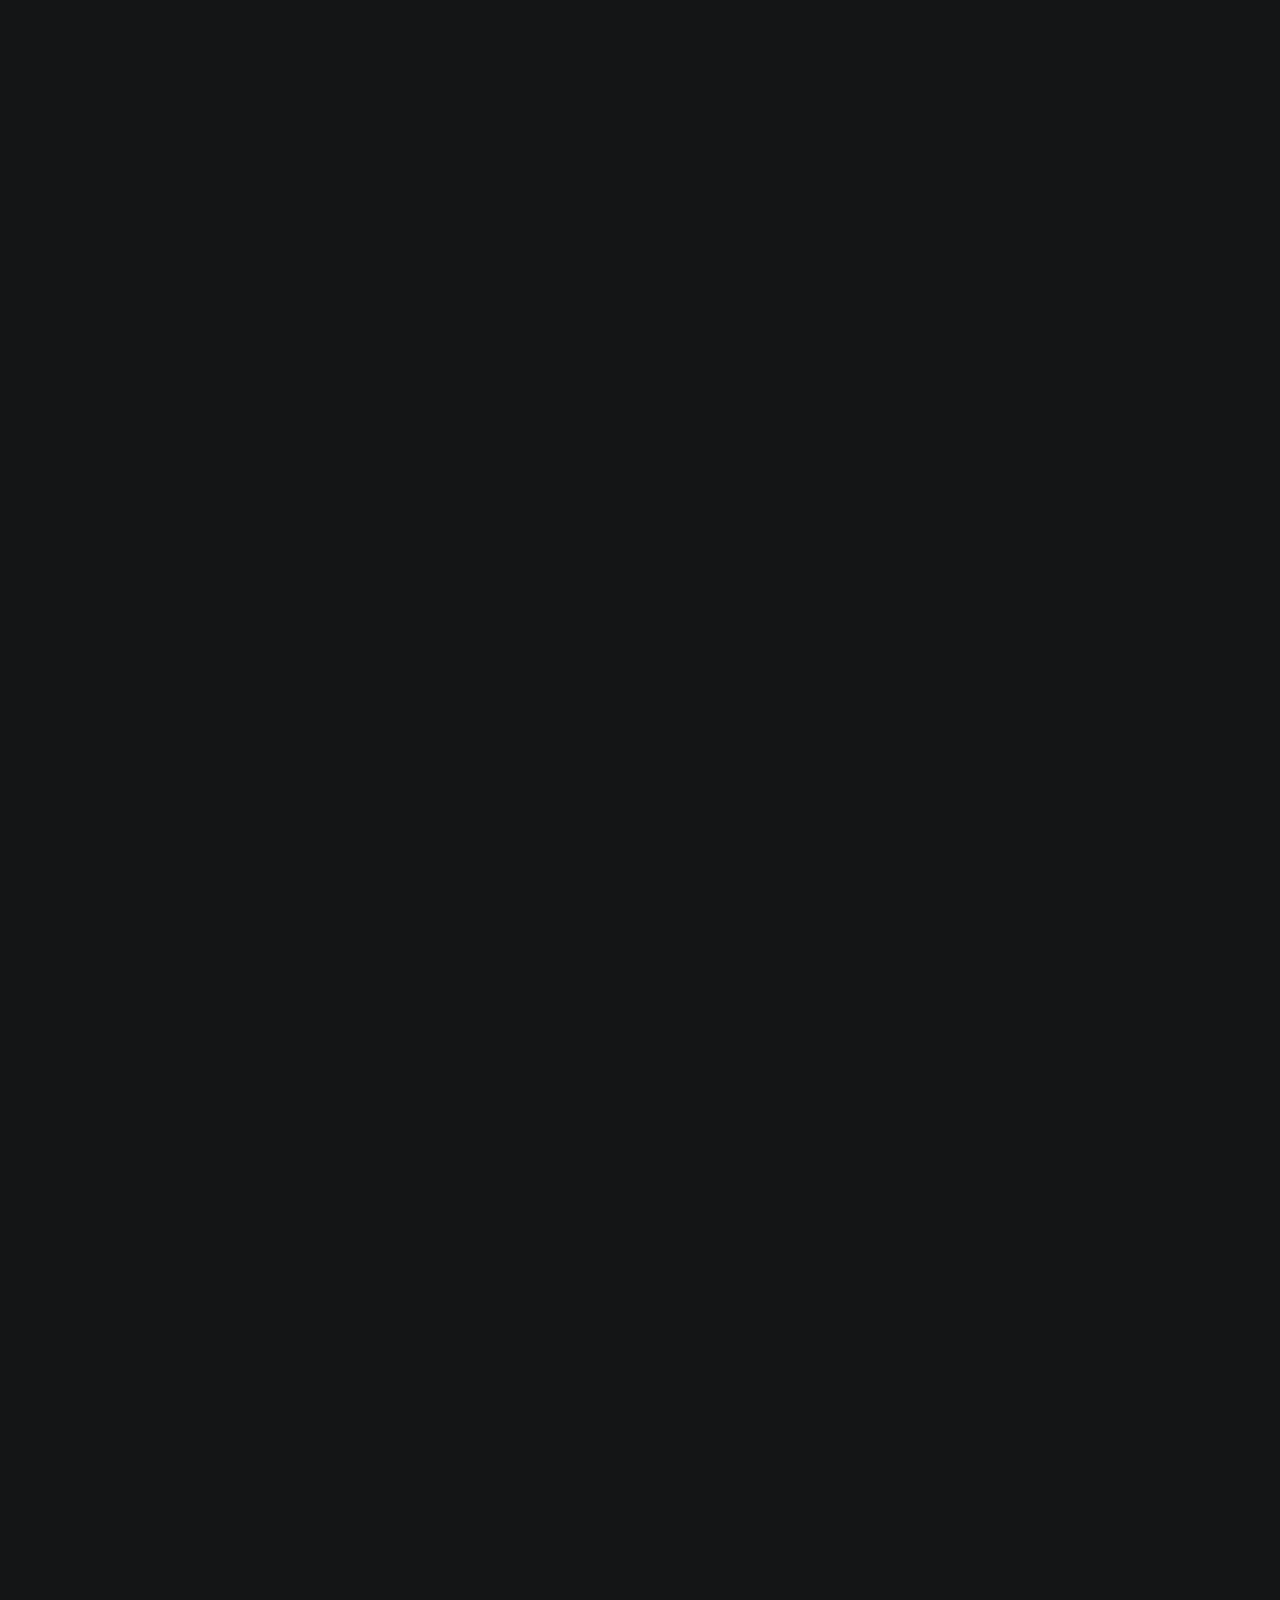
==== index.html @ dc41351d "first commit" ====
<!DOCTYPE html>
<html class="no-js ss-preload" lang="en">
<head>

    <!--- basic page needs
    ================================================== -->
    <meta charset="utf-8">
    <title>Imelda</title>
    <meta name="description" content="">
    <meta name="author" content="">

    <!-- mobile specific metas
    ================================================== -->
    <meta name="viewport" content="width=device-width, initial-scale=1">

    <!-- CSS
    ================================================== -->
    <link rel="stylesheet" href="css/vendor.css">
    <link rel="stylesheet" href="css/styles.css">

    <!-- favicons
    ================================================== -->
    <!-- <link rel="apple-touch-icon" sizes="180x180" href="apple-touch-icon.png"> -->
    <!-- <link rel="icon" type="image/png" sizes="32x32" href="favicon-32x32.png"> -->
    <link rel="icon" type="image/png" sizes="16x16" href="icon.png">
    <!-- <link rel="manifest" href="site.webmanifest"> -->

</head>

<body id="top">


    <!-- # preloader
    ================================================== -->
    <div id="preloader">
        <div id="loader">
        </div>
    </div>


    <!-- # page wrap
    ================================================== -->
    <div class="s-pagewrap">

        <div class="circles">
            <span></span>
            <span></span>
            <span></span>
            <span></span>
            <span></span>
        </div>


        <!-- ## site header 
        ================================================== -->
        <header class="s-header">

            <div class="header-mobile">
                <span class="mobile-home-link"><a href="index.html">Imelda.</a></span>
                <a class="mobile-menu-toggle" href="#0"><span>Menu</span></a>
            </div>

            <div class="row wide main-nav-wrap">
                <nav class="column lg-12 main-nav">
                    <ul>
                        <li><a href="index.html" class="home-link">Imelda.</a></li>
                        <li class="current"><a href="#intro" class="smoothscroll">Intro</a></li>
                        <li><a href="#about" class="smoothscroll">About</a></li>
                        <li><a href="#works" class="smoothscroll">Works</a></li>
                        <li><a href="#contact" class="smoothscroll">Say Hello</a></li>
                    </ul>
                </nav>
            </div>

        </header> <!-- end s-header -->


        <!-- ## main content
        ==================================================- -->
        <main class="s-content">


            <!-- ### intro
            ================================================== -->
            <section id="intro" class="s-intro target-section">

                <div class="row intro-content wide">

                    <div class="column">
                        <div class="text-pretitle with-line">
                            Hi There
                        </div>

                        <h1 class="text-huge-title">
                            I am Imelda, <br>
                            a web developer <br>
                            & AI enthusiast <br>
                            based in Indonesia.
                        </h1>
                    </div>

                    <ul class="intro-social">
                        <li><a href="https://www.linkedin.com/in/imeldadamayanti/" target="_blank">Linkedin</a></li>
                        <li><a href="https://www.instagram.com/imelda_d_/" target="_blank">Instagram</a></li>
                        <li><a href="https://github.com/imeldamayanti"  target="_blank" >Github</a></li>
                    </ul>

                </div> <!-- end intro content -->

                <a href="#about" class="intro-scrolldown smoothscroll">
                    <svg width="24" height="24" viewBox="0 0 24 24" xmlns="http://www.w3.org/2000/svg" fill-rule="evenodd" clip-rule="evenodd"><path d="M11 21.883l-6.235-7.527-.765.644 7.521 9 7.479-9-.764-.645-6.236 7.529v-21.884h-1v21.883z"/></svg>
                </a>

            </section> <!-- end s-intro -->


            <!-- ### about
            ================================================== -->
            <section id="about" class="s-about target-section">


                <div class="row about-info wide" data-animate-block>

                    <div class="column lg-6 md-12 about-info__pic-block">
                        <img src="images/foto4.png" 
                              alt="" class="about-info__pic" data-animate-el>
                    </div>

                    <div class="column lg-6 md-12">
                        <div class="about-info__text" >

                            <h2 class="text-pretitle with-line" data-animate-el>
                                About
                            </h2>
                            <p class="attention-getter" data-animate-el>
                                I’m a Computer Science student with a passion for software 
                                development, data, and AI. Flexible and hardworking, I thrive in 
                                environments that challenge me to learn and grow. I have strong attention 
                                to detail, eagerness to explore new technologies, and enjoy continuous 
                                learning. I’m also equipped with solid communication and adaptability skills.

                            <a href="images\CV_ImeldaDamayanti_.pdf" class="btn btn--medium u-fullwidth"  target="_blank" data-animate-el download>Download CV</a>

                        </div>
                    </div>
                </div> <!-- about-info -->


                <div class="row about-expertise" data-animate-block>
                    <div class="column lg-12">

                        <h2 class="text-pretitle" data-animate-el>Expertise</h2>

                        <ul class="skills-list h1" data-animate-el>
                            <li>Web Development</li>
                            <li>UI/UX Design</li>
                            <li>Data Processing</li>
                            <li>Artificial Intelligence</li>
                            <li>Marketing and Communication</li>
                            <!-- <li>Illustration</li> -->
                        </ul>

                    </div>
                </div> <!-- end about-expertise -->


                <div class="row about-timelines" data-animate-block>

                    <div class="column lg-6 tab-12">

                        <h2 class="text-pretitle" data-animate-el>
                            Experience
                        </h2>

                        <div class="timeline" data-animate-el>

                            <div class="timeline__block">
                                <div class="timeline__bullet"></div>
                                <div class="timeline__header">
                                    <h4 class="timeline__title">PT Smartfren Telecom Tbk</h3>
                                    <h5 class="timeline__meta">System Analyst and Operational Support Intern</h5>
                                    <p class="timeline__timeframe">Jun 2024 – Sep 2024</p>
                                </div>
                                <div class="timeline__desc">
                                    <p>Provided technical support to the operational team in using financial systems, including troubleshooting issues and ensuring smooth system functionality. Utilized tools such as HeidiSQL and SQLyog to efficiently manage and process financial data.</p>
                                </div>
                            </div>
                            <div class="timeline__block">
                                <div class="timeline__bullet"></div>
                                <div class="timeline__header">
                                    <h4 class="timeline__title">PT Asia E-Services</h4>
                                    <h5 class="timeline__meta">Wordpress Developer</h5>
                                    <p class="timeline__timeframe">Sep 2021 - Jan 2022</p>
                                </div>
                                <div class="timeline__desc">
                                    <p>Planned, created, and designed websites and web pages using WordPress and Figma, ensuring both functionality and visual appeal. Collaborated with internal and external design teams to implement scalable front-end templates and reusable design.</p>
                                </div>
                            </div>
    
                        </div> <!-- end timeline -->

                    </div> <!-- end column -->

                    <div class="column lg-6 tab-12">

                        <h2 class="text-pretitle" data-animate-el>
                            Education
                        </h2>

                        <div class="timeline" data-animate-el>

                            <div class="timeline__block">
                                <div class="timeline__bullet"></div>
                                <div class="timeline__header">
                                    <h4 class="timeline__title">Telkom University</h3>
                                    <h5 class="timeline__meta">Computer Science</h5>
                                    <p class="timeline__timeframe">April 2026 (Expected)</p>
                                </div>
                                <div class="timeline__desc">
                                    <p>Actively involved as a Laboratory Assistant at the Informatics Lab, conducting weekly hands-on coding sessions for over 15 students. Also participated in research on computer vision in social media at the Artificial Intelligence Lab.</p>
                                </div>
                            </div>
    
                            <div class="timeline__block">
                                <div class="timeline__bullet"></div>
                                <div class="timeline__header">
                                    <h4 class="timeline__title">Telkom Vocational School</h4>
                                    <h5 class="timeline__meta">Software Engineering</h5>
                                    <p class="timeline__timeframe">August 2022</p>
                                </div>
                                <div class="timeline__desc">
                                    <p>Graduated as the 2nd Parallel Student in Software Engineering. Served as Head of the Regeneration Division, leading initiatives to support student development and organizational growth. Earned a Web Development certification from LSP.</p>
                                </div>
                            </div>
    
                        </div> <!-- end timeline -->
                        
                    </div> <!-- end column -->


                </div> <!-- end about-timelines -->

            </section> <!-- end s-about -->


            <!-- ### works
            ================================================== -->
            <section id="works" class="s-works target-section">


                <div class="row works-portfolio">

                    <div class="column lg-12" data-animate-block>

                        <h2 class="text-pretitle" data-animate-el>
                            Recent Works
                        </h2>
                        <p class="h1" data-animate-el>
                            Here are some of my favorite projects I have done lately. Feel free to check them out.
                        </p>
    
                        <ul class="folio-list row block-lg-one-half block-stack-on-1000">

                            <li class="folio-list__item column" data-animate-el>
                                <a class="folio-list__item-link" href="#modal-01">
                                    <div class="folio-list__item-pic">
                                        <img src="images/portfolio/budget.png"  alt="">
                                    </div>
                                    
                                    <div class="folio-list__item-text">
                                        <div class="folio-list__item-cat">
                                            Website
                                        </div>
                                        <div class="folio-list__item-title">
                                            Budget-in Aja
                                        </div>
                                    </div>
                                </a>
                                <a class="folio-list__proj-link" href="#" title="project link">
                                    <svg width="15" height="15" viewBox="0 0 15 15" fill="none" xmlns="http://www.w3.org/2000/svg"><path d="M8.14645 3.14645C8.34171 2.95118 8.65829 2.95118 8.85355 3.14645L12.8536 7.14645C13.0488 7.34171 13.0488 7.65829 12.8536 7.85355L8.85355 11.8536C8.65829 12.0488 8.34171 12.0488 8.14645 11.8536C7.95118 11.6583 7.95118 11.3417 8.14645 11.1464L11.2929 8H2.5C2.22386 8 2 7.77614 2 7.5C2 7.22386 2.22386 7 2.5 7H11.2929L8.14645 3.85355C7.95118 3.65829 7.95118 3.34171 8.14645 3.14645Z" fill="currentColor" fill-rule="evenodd" clip-rule="evenodd"></path></svg>
                                </a>
                            </li> <!--end folio-list__item -->

                            <li class="folio-list__item column" data-animate-el>
                                <a class="folio-list__item-link" href="#modal-02">
                                    <div class="folio-list__item-pic">
                                        <img src="images/portfolio/waveline.png"  alt="">
                                    </div>
                                    
                                    <div class="folio-list__item-text">
                                        <div class="folio-list__item-cat">
                                            Website
                                        </div>
                                        <div class="folio-list__item-title">
                                            Waveline
                                        </div>
                                    </div>
                                </a>
                                <a class="folio-list__proj-link" href="#" title="project link">
                                    <svg width="15" height="15" viewBox="0 0 15 15" fill="none" xmlns="http://www.w3.org/2000/svg"><path d="M8.14645 3.14645C8.34171 2.95118 8.65829 2.95118 8.85355 3.14645L12.8536 7.14645C13.0488 7.34171 13.0488 7.65829 12.8536 7.85355L8.85355 11.8536C8.65829 12.0488 8.34171 12.0488 8.14645 11.8536C7.95118 11.6583 7.95118 11.3417 8.14645 11.1464L11.2929 8H2.5C2.22386 8 2 7.77614 2 7.5C2 7.22386 2.22386 7 2.5 7H11.2929L8.14645 3.85355C7.95118 3.65829 7.95118 3.34171 8.14645 3.14645Z" fill="currentColor" fill-rule="evenodd" clip-rule="evenodd"></path></svg>
                                </a>
                            </li> <!--end folio-list__item -->

                            <li class="folio-list__item column" data-animate-el>
                                <a class="folio-list__item-link" href="#modal-03">
                                    <div class="folio-list__item-pic">
                                        <img src="images/portfolio/asl.png" alt="">
                                    </div>
                                    
                                    <div class="folio-list__item-text">
                                        <div class="folio-list__item-cat">
                                            Website
                                        </div>
                                        <div class="folio-list__item-title">
                                            Hands4Math
                                        </div>
                                    </div>
                                </a>
                                <a class="folio-list__proj-link" href="#" title="project link">
                                    <svg width="15" height="15" viewBox="0 0 15 15" fill="none" xmlns="http://www.w3.org/2000/svg"><path d="M8.14645 3.14645C8.34171 2.95118 8.65829 2.95118 8.85355 3.14645L12.8536 7.14645C13.0488 7.34171 13.0488 7.65829 12.8536 7.85355L8.85355 11.8536C8.65829 12.0488 8.34171 12.0488 8.14645 11.8536C7.95118 11.6583 7.95118 11.3417 8.14645 11.1464L11.2929 8H2.5C2.22386 8 2 7.77614 2 7.5C2 7.22386 2.22386 7 2.5 7H11.2929L8.14645 3.85355C7.95118 3.65829 7.95118 3.34171 8.14645 3.14645Z" fill="currentColor" fill-rule="evenodd" clip-rule="evenodd"></path></svg>
                                </a>
                            </li> <!--end folio-list__item -->

                            <li class="folio-list__item column" data-animate-el>
                                <a class="folio-list__item-link" href="#modal-04">
                                    <div class="folio-list__item-pic">
                                        <img src="images/portfolio/gemas.jpg" alt="">
                                    </div>
                                    
                                    <div class="folio-list__item-text">
                                        <div class="folio-list__item-cat">
                                            UI Design
                                        </div>
                                        <div class="folio-list__item-title">
                                            Gemas
                                        </div>
                                    </div>
                                </a>
                                <a class="folio-list__proj-link" href="#" title="project link">
                                    <svg width="15" height="15" viewBox="0 0 15 15" fill="none" xmlns="http://www.w3.org/2000/svg"><path d="M8.14645 3.14645C8.34171 2.95118 8.65829 2.95118 8.85355 3.14645L12.8536 7.14645C13.0488 7.34171 13.0488 7.65829 12.8536 7.85355L8.85355 11.8536C8.65829 12.0488 8.34171 12.0488 8.14645 11.8536C7.95118 11.6583 7.95118 11.3417 8.14645 11.1464L11.2929 8H2.5C2.22386 8 2 7.77614 2 7.5C2 7.22386 2.22386 7 2.5 7H11.2929L8.14645 3.85355C7.95118 3.65829 7.95118 3.34171 8.14645 3.14645Z" fill="currentColor" fill-rule="evenodd" clip-rule="evenodd"></path></svg>
                                </a>
                            </li> <!--end folio-list__item -->

                            <li class="folio-list__item column" data-animate-el>
                                <a class="folio-list__item-link" href="#modal-05">
                                    <div class="folio-list__item-pic">
                                        <img src="images/portfolio/prod.png" alt="">
                                    </div>
                                    
                                    <div class="folio-list__item-text">
                                        <div class="folio-list__item-cat">
                                            UI Design
                                        </div>
                                        <div class="folio-list__item-title">
                                            U-Productive
                                        </div>
                                    </div>
                                </a>
                                <a class="folio-list__proj-link" href="#" title="project link">
                                    <svg width="15" height="15" viewBox="0 0 15 15" fill="none" xmlns="http://www.w3.org/2000/svg"><path d="M8.14645 3.14645C8.34171 2.95118 8.65829 2.95118 8.85355 3.14645L12.8536 7.14645C13.0488 7.34171 13.0488 7.65829 12.8536 7.85355L8.85355 11.8536C8.65829 12.0488 8.34171 12.0488 8.14645 11.8536C7.95118 11.6583 7.95118 11.3417 8.14645 11.1464L11.2929 8H2.5C2.22386 8 2 7.77614 2 7.5C2 7.22386 2.22386 7 2.5 7H11.2929L8.14645 3.85355C7.95118 3.65829 7.95118 3.34171 8.14645 3.14645Z" fill="currentColor" fill-rule="evenodd" clip-rule="evenodd"></path></svg>
                                </a>
                            </li> <!--end folio-list__item -->

                            <li class="folio-list__item column" data-animate-el>
                                <a class="folio-list__item-link" href="#modal-06">
                                    <div class="folio-list__item-pic">
                                        <img src="images/portfolio/porto1.png"  alt="">
                                    </div>
                                    
                                    <div class="folio-list__item-text">
                                        <div class="folio-list__item-cat">
                                            Branding
                                        </div>
                                        <div class="folio-list__item-title">
                                            Marketing & Design
                                        </div>
                                    </div>
                                </a>
                                <a class="folio-list__proj-link" href="#" title="project link">
                                    <svg width="15" height="15" viewBox="0 0 15 15" fill="none" xmlns="http://www.w3.org/2000/svg"><path d="M8.14645 3.14645C8.34171 2.95118 8.65829 2.95118 8.85355 3.14645L12.8536 7.14645C13.0488 7.34171 13.0488 7.65829 12.8536 7.85355L8.85355 11.8536C8.65829 12.0488 8.34171 12.0488 8.14645 11.8536C7.95118 11.6583 7.95118 11.3417 8.14645 11.1464L11.2929 8H2.5C2.22386 8 2 7.77614 2 7.5C2 7.22386 2.22386 7 2.5 7H11.2929L8.14645 3.85355C7.95118 3.65829 7.95118 3.34171 8.14645 3.14645Z" fill="currentColor" fill-rule="evenodd" clip-rule="evenodd"></path></svg>
                                </a>
                            </li> <!--end folio-list__item -->

                        </ul> <!-- end folio-list -->

                    </div> <!-- end column -->


                    <!-- Modal Templates Popup
                    -------------------------------------------- -->
                    <div id="modal-01" hidden>
                        <div class="modal-popup">
                            <img src="images/portfolio/gallery/budget.png" alt="">
                
                            <div class="modal-popup__desc">
                                <h5>Budget-in Aja</h5>
                                <p>Students often struggle with deciding what to eat while trying to manage their expenses. Budget-in is a web-based solution designed to help them make smarter, budget-friendly meal choices.</p>
                                <ul class="modal-popup__cat">
                                    <li>Golang, MySQL, HTML, CSS, JS</li>
                                </ul>
                            </div>
                
                            <a href="http://43.173.2.160:8001/" target="_blank" class="modal-popup__details">Project link</a>
                        </div>
                    </div> <!-- end modal -->

                    <div id="modal-02" hidden>
                        <div class="modal-popup">
                            <img src="images/portfolio/gallery/waveline.png" alt="">
                
                            <div class="modal-popup__desc">
                                <h5>Waveline</h5>
                                <p>Is an integrated project combining web, Android, and IoT technologies to enable early detection of arrhythmia. This project was developed for an international competition.</p>
                                <ul class="modal-popup__cat">
                                    <li>Laravel, PHP, MySQL, HTML, CSS, JS </li>
                                </ul>
                            </div>
                
                            <a href="http://43.173.2.160:8000/" target="_blank" class="modal-popup__details">Project link</a>
                        </div>
                    </div> <!-- end modal -->

                    <div id="modal-03" hidden>
                        <div class="modal-popup">
                            <img src="images/portfolio/gallery/asl.png" alt="">
                
                            <div class="modal-popup__desc">
                                <h5>Hands4Math</h5>
                                <p>Website-based project for performing arithmetic operations using hand gestures, combining computer vision and American Sign Language (ASL) for an accessible, AI-powered calculator experience.</p>
                                <ul class="modal-popup__cat">
                                    <li>Streamlit, Python, YOLOv11 </li>
                                </ul>
                            </div>
                
                            <a href="https://hands4math.streamlit.app/" target="_blank" class="modal-popup__details">Project link</a>
                        </div>
                    </div> <!-- end modal -->

                    <div id="modal-04" hidden>
                      <div class="modal-popup">
    
                            <img src="images/portfolio/gemas.jpg" alt="">
                
                            <div class="modal-popup__desc">
                                <h5>Gemas</h5>
                                <p>Gemas – a healthcare companion app for pregnant mothers and child growth monitoring aimed at preventing stunting.</p>
                                <ul class="modal-popup__cat">
                                    <li>Figma</li>
                                </ul>
                            </div>
                
                            <a href="https://drive.google.com/file/d/1HwaXAAY8iuQWKKm7p7YE5BF4egB1NFR5/view?usp=sharing" target="_blank" class="modal-popup__details">Project link</a>
                        </div>
                    </div> <!-- end modal -->

                    <div id="modal-05" hidden>
                         <div class="modal-popup">
                            <img src="images/portfolio/gallery/prod.png" alt="">
                
                            <div class="modal-popup__desc">
                                <h5>U-Productive</h5>
                                <p>Innovative platform that combines various information, opportunity and activities for Telkom University students.</p>
                                <ul class="modal-popup__cat">
                                    <li>Figma</li>
                                </ul>
                            </div>
                
                            <a href="https://www.instagram.com/p/C50JKsIyBN_/?img_index=2" target="_blank" class="modal-popup__details">Project link</a>
                        </div>
                    </div> <!-- end modal -->

                    <div id="modal-06" hidden>
                        <div class="modal-popup">
                            <img src="images/portfolio/porto.png" alt="">
                            <div class="modal-popup__desc">
                                <h5>Marketing & Design</h5>
                                <p>A collection of design projects, including branding for a foundation, freelance work, and competition entries.</p>
                                <ul class="modal-popup__cat">
                                    <li>Adobe Photoshop</li>
                                    <li>Coreldraw</li>
                                </ul>
                            </div>
                
                            <a href="https://drive.google.com/file/d/1pflWEJiDpWsCpqrIfa3rFi1os63ERT6Z/view?usp=sharing" target="_blank" class="modal-popup__details">Project link</a>
                        </div>
                    </div> <!-- end modal -->

                </div> <!-- end works-portfolio -->


                <!-- <div class="row testimonials">
                    <div class="column lg-12" data-animate-block>
        
                        <div class="swiper-container testimonial-slider" data-animate-el>
        
                            <div class="swiper-wrapper">

                                <div class="testimonial-slider__slide swiper-slide">
                                    <div class="testimonial-slider__author">
                                        <img src="images/avatars/user-02.jpg" alt="Author image" class="testimonial-slider__avatar">
                                        <cite class="testimonial-slider__cite">
                                            <strong>Tim Cook</strong>
                                            <span>CEO, Apple</span>
                                        </cite>
                                    </div>
                                    <p>
                                    Molestiae incidunt consequatur quis ipsa autem nam sit enim magni. Voluptas tempore rem. 
                                    Explicabo a quaerat sint autem dolore ducimus ut consequatur neque.  Nisi dolores quaerat fuga rem nihil nostrum.
                                    Laudantium quia consequatur molestias delectus culpa.
                                    </p>
                                </div> 
                
                                <div class="testimonial-slider__slide swiper-slide">
                                    <div class="testimonial-slider__author">
                                        <img src="images/avatars/user-03.jpg" alt="Author image" class="testimonial-slider__avatar">
                                        <cite class="testimonial-slider__cite">
                                            <strong>Sundar Pichai</strong>
                                            <span>CEO, Google</span>
                                        </cite>
                                    </div>
                                    <p>
                                    Excepturi nam cupiditate culpa doloremque deleniti repellat. Veniam quos repellat voluptas animi adipisci.
                                    Nisi eaque consequatur. Voluptatem dignissimos ut ducimus accusantium perspiciatis.
                                    Quasi voluptas eius distinctio. Atque eos maxime.
                                    </p>
                                </div> 
                
                                <div class="testimonial-slider__slide swiper-slide">
                                    <div class="testimonial-slider__author">
                                        <img src="images/avatars/user-01.jpg" alt="Author image" class="testimonial-slider__avatar">
                                        <cite class="testimonial-slider__cite">
                                            <strong>Satya Nadella</strong>
                                            <span>CEO, Microsoft</span>
                                        </cite>
                                    </div>
                                    <p>
                                    Repellat dignissimos libero. Qui sed at corrupti expedita voluptas odit. Nihil ea quia nesciunt. Ducimus aut sed ipsam.  
                                    Autem eaque officia cum exercitationem sunt voluptatum accusamus. Quasi voluptas eius distinctio.
                                    Voluptatem dignissimos ut.
                                    </p>
                                </div> 
        
                                <div class="testimonial-slider__slide swiper-slide">
                                    <div class="testimonial-slider__author">
                                        <img src="images/avatars/user-06.jpg" alt="Author image" class="testimonial-slider__avatar">
                                        <cite class="testimonial-slider__cite">
                                            <strong>Jeff Bezos</strong>
                                            <span>CEO, Amazon</span>
                                        </cite>
                                    </div>
                                    <p>
                                    Nunc interdum lacus sit amet orci. Vestibulum dapibus nunc ac augue. Fusce vel dui. In ac felis 
                                    quis tortor malesuada pretium. Curabitur vestibulum aliquam leo. Qui sed at corrupti expedita voluptas odit. 
                                    Nihil ea quia nesciunt. Ducimus aut sed ipsam.
                                    </p>
                                </div>
            
                            </div> 
        
                            <div class="swiper-pagination"></div>
        
                        </div> 
        
                    </div> 
                </div>  -->

            </section> 
            <!-- end s-works -->


            <!-- ### contact
            ================================================== -->
            <section id="contact" class="s-contact target-section">

                <div class="row contact-top">
                    <div class="column lg-12">
                        <h2 class="text-pretitle">
                            Get In Touch
                        </h2>

                        <p class="h1">
                            I love to hear from you.
                            Whether you have a question or just 
                            want to chat about tech, AI & design — shoot me a message.
                        </p>
                    </div>
                </div> <!-- end contact-top -->

                <div class="row contact-bottom">
                    <!-- <div class="column lg-3 md-5 tab-6 stack-on-550 contact-block">
                        <h3 class="text-pretitle">Reach me at</h3>
                        <p class="contact-links">
                            <a href="" class="mailtoui">imeldadamayantik@gmail.com</a> <br>
                        </p>
                    </div> -->
                    <div class="column lg-4 md-5 tab-6 stack-on-550 contact-block">
                        <h3 class="text-pretitle">Social</h3>
                        <ul class="contact-social">
                            <!-- <li><a href="#0">Behance</a></li> -->
                            <!-- <li><a href="#0">Dribble</a></li> -->
                            <li><a href="https://www.linkedin.com/in/imeldadamayanti/" target="_blank">Linkedin</a></li>
                            <li><a href="https://www.instagram.com/imelda_d_/" target="_blank">Instagram</a></li>
                            <li><a href="https://github.com/imeldamayanti"  target="_blank" >Github</a></li>
                        </ul>
                    </div>
                    <div class="column lg-4 md-12 contact-block">
                        <a href="mailto:imeldadamayantik@gmail.com" class="mailtoui btn btn--medium u-fullwidth contact-btn">Say Hello.</a>
                    </div>
                </div> <!-- end contact-bottom -->

            </section> <!-- end contact -->

        </main> <!-- end s-content -->


        <!-- ## footer
        ================================================== -->
        <footer class="s-footer">

         

        </footer> <!-- end s-footer -->

    </div>
     <!-- end -s-pagewrap -->


    <!-- Java Script
    ================================================== -->
    <script src="js/plugins.js"></script>
    <script src="js/main.js"></script>

</body>
</html>
---- css/vendor.css ----
/* ===================================================================
 * Theme Third-party Stylesheets
 * Template Ver. 1.0.0
 * 02-16-2021
 * -------------------------------------------------------------------
 *
 * TOC:
 * 
 * # PrismJS 1.20.0
 * # Swiper 6.4.5
 * # Basiclightbox
 * 
 * ------------------------------------------------------------------- */



/* ===================================================================
 * # PrismJS 1.20.0
 *   https://prismjs.com/download.html#themes=prism-tomorrow&languages=markup+css+clike+javascript+markup-templating+php
 *   
 *   prism.js tomorrow night eighties for JavaScript, CoffeeScript, CSS and HTML
 *   Based on https://github.com/chriskempson/tomorrow-theme
 *   @author Rose Pritchard
 * ------------------------------------------------------------------- */

code[class*="language-"],
pre[class*="language-"] {
    color           : #ccc;
    background      : none;
    font-family     : var(--font-mono);
    font-size       : calc(var(--text-size) * 0.9444);
    text-align      : left;
    white-space     : pre;
    word-spacing    : normal;
    word-break      : normal;
    word-wrap       : normal;
    line-height     : var(--vspace-1);
    -moz-tab-size   : 4;
    -o-tab-size     : 4;
    tab-size        : 4;
    -webkit-hyphens : none;
    -moz-hyphens    : none;
    -ms-hyphens     : none;
    hyphens         : none;
}

/* Code blocks */

pre[class*="language-"] {
    padding  : var(--vspace-0_5) 0 var(--vspace-1);
    margin   : 0;
    overflow : auto;
}

:not(pre)>code[class*="language-"],
pre[class*="language-"] {
    background : #2d2d2d;
}

/* Inline code */

:not(pre)>code[class*="language-"] {
    padding     : .1em;
    white-space : normal;
}

.token.comment,
.token.block-comment,
.token.prolog,
.token.doctype,
.token.cdata {
    color : #999;
}

.token.punctuation {
    color : #ccc;
}

.token.tag,
.token.attr-name,
.token.namespace,
.token.deleted {
    color : #e2777a;
}

.token.function-name {
    color : #6196cc;
}

.token.boolean,
.token.number,
.token.function {
    color : #f08d49;
}

.token.property,
.token.class-name,
.token.constant,
.token.symbol {
    color : #f8c555;
}

.token.selector,
.token.important,
.token.atrule,
.token.keyword,
.token.builtin {
    color : #cc99cd;
}

.token.string,
.token.char,
.token.attr-value,
.token.regex,
.token.variable {
    color : #7ec699;
}

.token.operator,
.token.entity,
.token.url {
    color : #67cdcc;
}

.token.important,
.token.bold {
    font-weight : bold;
}

.token.italic {
    font-style : italic;
}

.token.entity {
    cursor : help;
}

.token.inserted {
    color : green;
}



/* ===================================================================
 * # Swiper 6.4.5
 *   Most modern mobile touch slider and framework with hardware accelerated transitions
 *   https://swiperjs.com
 *
 *   Copyright 2014-2020 Vladimir Kharlampidi
 *
 *   Released under the MIT License
 *
 *   Released on: December 18, 2020
 * ------------------------------------------------------------------- */

@font-face {
    font-family : "swiper-icons";
    src         : url("data:application/font-woff;charset=utf-8;base64, [base64]//wADZ2x5ZgAAAywAAADMAAAD2MHtryVoZWFkAAABbAAAADAAAAA2E2+eoWhoZWEAAAGcAAAAHwAAACQC9gDzaG10eAAAAigAAAAZAAAArgJkABFsb2NhAAAC0AAAAFoAAABaFQAUGG1heHAAAAG8AAAAHwAAACAAcABAbmFtZQAAA/gAAAE5AAACXvFdBwlwb3N0AAAFNAAAAGIAAACE5s74hXjaY2BkYGAAYpf5Hu/j+W2+MnAzMYDAzaX6QjD6/4//Bxj5GA8AuRwMYGkAPywL13jaY2BkYGA88P8Agx4j+/8fQDYfA1AEBWgDAIB2BOoAeNpjYGRgYNBh4GdgYgABEMnIABJzYNADCQAACWgAsQB42mNgYfzCOIGBlYGB0YcxjYGBwR1Kf2WQZGhhYGBiYGVmgAFGBiQQkOaawtDAoMBQxXjg/wEGPcYDDA4wNUA2CCgwsAAAO4EL6gAAeNpj2M0gyAACqxgGNWBkZ2D4/wMA+xkDdgAAAHjaY2BgYGaAYBkGRgYQiAHyGMF8FgYHIM3DwMHABGQrMOgyWDLEM1T9/w8UBfEMgLzE////P/5//f/V/xv+r4eaAAeMbAxwIUYmIMHEgKYAYjUcsDAwsLKxc3BycfPw8jEQA/[base64]/uznmfPFBNODM2K7MTQ45YEAZqGP81AmGGcF3iPqOop0r1SPTaTbVkfUe4HXj97wYE+yNwWYxwWu4v1ugWHgo3S1XdZEVqWM7ET0cfnLGxWfkgR42o2PvWrDMBSFj/IHLaF0zKjRgdiVMwScNRAoWUoH78Y2icB/yIY09An6AH2Bdu/UB+yxopYshQiEvnvu0dURgDt8QeC8PDw7Fpji3fEA4z/PEJ6YOB5hKh4dj3EvXhxPqH/SKUY3rJ7srZ4FZnh1PMAtPhwP6fl2PMJMPDgeQ4rY8YT6Gzao0eAEA409DuggmTnFnOcSCiEiLMgxCiTI6Cq5DZUd3Qmp10vO0LaLTd2cjN4fOumlc7lUYbSQcZFkutRG7g6JKZKy0RmdLY680CDnEJ+UMkpFFe1RN7nxdVpXrC4aTtnaurOnYercZg2YVmLN/d/gczfEimrE/fs/bOuq29Zmn8tloORaXgZgGa78yO9/cnXm2BpaGvq25Dv9S4E9+5SIc9PqupJKhYFSSl47+Qcr1mYNAAAAeNptw0cKwkAAAMDZJA8Q7OUJvkLsPfZ6zFVERPy8qHh2YER+3i/BP83vIBLLySsoKimrqKqpa2hp6+jq6RsYGhmbmJqZSy0sraxtbO3sHRydnEMU4uR6yx7JJXveP7WrDycAAAAAAAH//wACeNpjYGRgYOABYhkgZgJCZgZNBkYGLQZtIJsFLMYAAAw3ALgAeNolizEKgDAQBCchRbC2sFER0YD6qVQiBCv/H9ezGI6Z5XBAw8CBK/m5iQQVauVbXLnOrMZv2oLdKFa8Pjuru2hJzGabmOSLzNMzvutpB3N42mNgZGBg4GKQYzBhYMxJLMlj4GBgAYow/P/PAJJhLM6sSoWKfWCAAwDAjgbRAAB42mNgYGBkAIIbCZo5IPrmUn0hGA0AO8EFTQAA") format("woff");
    font-weight : 400;
    font-style  : normal;
}

:root {
    --swiper-theme-color : #007aff;
}

.swiper-container {
    margin-left  : auto;
    margin-right : auto;
    position     : relative;
    overflow     : hidden;
    list-style   : none;
    padding      : 0;
    /* Fix of Webkit flickering */
    z-index      : 1;
}

.swiper-container-vertical>.swiper-wrapper {
    flex-direction : column;
}

.swiper-wrapper {
    position            : relative;
    width               : 100%;
    height              : 100%;
    z-index             : 1;
    display             : flex;
    transition-property : transform;
    box-sizing          : content-box;
}

.swiper-container-android .swiper-slide,
.swiper-wrapper {
    transform : translate3d(0px, 0, 0);
}

.swiper-container-multirow>.swiper-wrapper {
    flex-wrap : wrap;
}

.swiper-container-multirow-column>.swiper-wrapper {
    flex-wrap      : wrap;
    flex-direction : column;
}

.swiper-container-free-mode>.swiper-wrapper {
    transition-timing-function : ease-out;
    margin                     : 0 auto;
}

.swiper-slide {
    flex-shrink         : 0;
    width               : 100%;
    height              : 100%;
    position            : relative;
    transition-property : transform;
}

.swiper-slide-invisible-blank {
    visibility : hidden;
}

/* Auto Height */

.swiper-container-autoheight,
.swiper-container-autoheight .swiper-slide {
    height : auto;
}

.swiper-container-autoheight .swiper-wrapper {
    align-items         : flex-start;
    transition-property : transform, height;
}

/* 3D Effects */

.swiper-container-3d {
    perspective : 1200px;
}

.swiper-container-3d .swiper-wrapper,
.swiper-container-3d .swiper-slide,
.swiper-container-3d .swiper-slide-shadow-left,
.swiper-container-3d .swiper-slide-shadow-right,
.swiper-container-3d .swiper-slide-shadow-top,
.swiper-container-3d .swiper-slide-shadow-bottom,
.swiper-container-3d .swiper-cube-shadow {
    transform-style : preserve-3d;
}

.swiper-container-3d .swiper-slide-shadow-left,
.swiper-container-3d .swiper-slide-shadow-right,
.swiper-container-3d .swiper-slide-shadow-top,
.swiper-container-3d .swiper-slide-shadow-bottom {
    position       : absolute;
    left           : 0;
    top            : 0;
    width          : 100%;
    height         : 100%;
    pointer-events : none;
    z-index        : 10;
}

.swiper-container-3d .swiper-slide-shadow-left {
    background-image : linear-gradient(to left, rgba(0, 0, 0, 0.5), rgba(0, 0, 0, 0));
}

.swiper-container-3d .swiper-slide-shadow-right {
    background-image : linear-gradient(to right, rgba(0, 0, 0, 0.5), rgba(0, 0, 0, 0));
}

.swiper-container-3d .swiper-slide-shadow-top {
    background-image : linear-gradient(to top, rgba(0, 0, 0, 0.5), rgba(0, 0, 0, 0));
}

.swiper-container-3d .swiper-slide-shadow-bottom {
    background-image : linear-gradient(to bottom, rgba(0, 0, 0, 0.5), rgba(0, 0, 0, 0));
}

/* CSS Mode */

.swiper-container-css-mode>.swiper-wrapper {
    overflow           : auto;
    scrollbar-width    : none;
    /* For Firefox */
    -ms-overflow-style : none;
    /* For Internet Explorer and Edge */
}

.swiper-container-css-mode>.swiper-wrapper::-webkit-scrollbar {
    display : none;
}

.swiper-container-css-mode>.swiper-wrapper>.swiper-slide {
    scroll-snap-align : start start;
}

.swiper-container-horizontal.swiper-container-css-mode>.swiper-wrapper {
    scroll-snap-type : x mandatory;
}

.swiper-container-vertical.swiper-container-css-mode>.swiper-wrapper {
    scroll-snap-type : y mandatory;
}

:root {
    --swiper-navigation-size   : 44px;
    /*
    --swiper-navigation-color  : var(--swiper-theme-color);
    */
}

.swiper-button-prev,
.swiper-button-next {
    position        : absolute;
    top             : 50%;
    width           : calc(var(--swiper-navigation-size) / 44 * 27);
    height          : var(--swiper-navigation-size);
    margin-top      : calc(-1 * var(--swiper-navigation-size) / 2);
    z-index         : 10;
    cursor          : pointer;
    display         : flex;
    align-items     : center;
    justify-content : center;
    color           : var(--swiper-navigation-color, var(--swiper-theme-color));
}

.swiper-button-prev.swiper-button-disabled,
.swiper-button-next.swiper-button-disabled {
    opacity        : 0.35;
    cursor         : auto;
    pointer-events : none;
}

.swiper-button-prev:after,
.swiper-button-next:after {
    font-family    : swiper-icons;
    font-size      : var(--swiper-navigation-size);
    text-transform : none !important;
    letter-spacing : 0;
    text-transform : none;
    font-variant   : initial;
    line-height    : 1;
}

.swiper-button-prev,
.swiper-container-rtl .swiper-button-next {
    left  : 10px;
    right : auto;
}

.swiper-button-prev:after,
.swiper-container-rtl .swiper-button-next:after {
    content : "prev";
}

.swiper-button-next,
.swiper-container-rtl .swiper-button-prev {
    right : 10px;
    left  : auto;
}

.swiper-button-next:after,
.swiper-container-rtl .swiper-button-prev:after {
    content : "next";
}

.swiper-button-prev.swiper-button-white,
.swiper-button-next.swiper-button-white {
    --swiper-navigation-color : #ffffff;
}

.swiper-button-prev.swiper-button-black,
.swiper-button-next.swiper-button-black {
    --swiper-navigation-color : #000000;
}

.swiper-button-lock {
    display : none;
}

:root {
    /*
    --swiper-pagination-color: var(--swiper-theme-color);
    */
}

.swiper-pagination {
    position   : absolute;
    text-align : center;
    transition : 300ms opacity;
    transform  : translate3d(0, 0, 0);
    z-index    : 10;
}

.swiper-pagination.swiper-pagination-hidden {
    opacity : 0;
}

/* Common Styles */

.swiper-pagination-fraction,
.swiper-pagination-custom,
.swiper-container-horizontal>.swiper-pagination-bullets {
    bottom : 10px;
    left   : 0;
    width  : 100%;
}

/* Bullets */

.swiper-pagination-bullets-dynamic {
    overflow  : hidden;
    font-size : 0;
}

.swiper-pagination-bullets-dynamic .swiper-pagination-bullet {
    transform : scale(0.33);
    position  : relative;
}

.swiper-pagination-bullets-dynamic .swiper-pagination-bullet-active {
    transform : scale(1);
}

.swiper-pagination-bullets-dynamic .swiper-pagination-bullet-active-main {
    transform : scale(1);
}

.swiper-pagination-bullets-dynamic .swiper-pagination-bullet-active-prev {
    transform : scale(0.66);
}

.swiper-pagination-bullets-dynamic .swiper-pagination-bullet-active-prev-prev {
    transform : scale(0.33);
}

.swiper-pagination-bullets-dynamic .swiper-pagination-bullet-active-next {
    transform : scale(0.66);
}

.swiper-pagination-bullets-dynamic .swiper-pagination-bullet-active-next-next {
    transform : scale(0.33);
}

.swiper-pagination-bullet {
    width         : 8px;
    height        : 8px;
    display       : inline-block;
    border-radius : 100%;
    background    : #000;
    opacity       : 0.2;
}

button.swiper-pagination-bullet {
    border             : none;
    margin             : 0;
    padding            : 0;
    box-shadow         : none;
    -webkit-appearance : none;
    -moz-appearance    : none;
    appearance         : none;
}

.swiper-pagination-clickable .swiper-pagination-bullet {
    cursor : pointer;
}

.swiper-pagination-bullet-active {
    opacity    : 1;
    background : var(--swiper-pagination-color, var(--swiper-theme-color));
}

.swiper-container-vertical>.swiper-pagination-bullets {
    right     : 10px;
    top       : 50%;
    transform : translate3d(0px, -50%, 0);
}

.swiper-container-vertical>.swiper-pagination-bullets .swiper-pagination-bullet {
    margin  : 6px 0;
    display : block;
}

.swiper-container-vertical>.swiper-pagination-bullets.swiper-pagination-bullets-dynamic {
    top       : 50%;
    transform : translateY(-50%);
    width     : 8px;
}

.swiper-container-vertical>.swiper-pagination-bullets.swiper-pagination-bullets-dynamic .swiper-pagination-bullet {
    display    : inline-block;
    transition : 200ms transform, 200ms top;
}

.swiper-container-horizontal>.swiper-pagination-bullets .swiper-pagination-bullet {
    margin : 0 4px;
}

.swiper-container-horizontal>.swiper-pagination-bullets.swiper-pagination-bullets-dynamic {
    left        : 50%;
    transform   : translateX(-50%);
    white-space : nowrap;
}

.swiper-container-horizontal>.swiper-pagination-bullets.swiper-pagination-bullets-dynamic .swiper-pagination-bullet {
    transition : 200ms transform, 200ms left;
}

.swiper-container-horizontal.swiper-container-rtl>.swiper-pagination-bullets-dynamic .swiper-pagination-bullet {
    transition : 200ms transform, 200ms right;
}

/* Progress */

.swiper-pagination-progressbar {
    background : rgba(0, 0, 0, 0.25);
    position   : absolute;
}

.swiper-pagination-progressbar .swiper-pagination-progressbar-fill {
    background       : var(--swiper-pagination-color, var(--swiper-theme-color));
    position         : absolute;
    left             : 0;
    top              : 0;
    width            : 100%;
    height           : 100%;
    transform        : scale(0);
    transform-origin : left top;
}

.swiper-container-rtl .swiper-pagination-progressbar .swiper-pagination-progressbar-fill {
    transform-origin : right top;
}

.swiper-container-horizontal>.swiper-pagination-progressbar,
.swiper-container-vertical>.swiper-pagination-progressbar.swiper-pagination-progressbar-opposite {
    width  : 100%;
    height : 4px;
    left   : 0;
    top    : 0;
}

.swiper-container-vertical>.swiper-pagination-progressbar,
.swiper-container-horizontal>.swiper-pagination-progressbar.swiper-pagination-progressbar-opposite {
    width  : 4px;
    height : 100%;
    left   : 0;
    top    : 0;
}

.swiper-pagination-white {
    --swiper-pagination-color : #ffffff;
}

.swiper-pagination-black {
    --swiper-pagination-color : #000000;
}

.swiper-pagination-lock {
    display : none;
}

/* Scrollbar */

.swiper-scrollbar {
    border-radius    : 10px;
    position         : relative;
    -ms-touch-action : none;
    background       : rgba(0, 0, 0, 0.1);
}

.swiper-container-horizontal>.swiper-scrollbar {
    position : absolute;
    left     : 1%;
    bottom   : 3px;
    z-index  : 50;
    height   : 5px;
    width    : 98%;
}

.swiper-container-vertical>.swiper-scrollbar {
    position : absolute;
    right    : 3px;
    top      : 1%;
    z-index  : 50;
    width    : 5px;
    height   : 98%;
}

.swiper-scrollbar-drag {
    height        : 100%;
    width         : 100%;
    position      : relative;
    background    : rgba(0, 0, 0, 0.5);
    border-radius : 10px;
    left          : 0;
    top           : 0;
}

.swiper-scrollbar-cursor-drag {
    cursor : move;
}

.swiper-scrollbar-lock {
    display : none;
}

.swiper-zoom-container {
    width           : 100%;
    height          : 100%;
    display         : flex;
    justify-content : center;
    align-items     : center;
    text-align      : center;
}

.swiper-zoom-container>img,
.swiper-zoom-container>svg,
.swiper-zoom-container>canvas {
    max-width  : 100%;
    max-height : 100%;
    object-fit : contain;
}

.swiper-slide-zoomed {
    cursor : move;
}

/* Preloader */

:root {
    /*
    --swiper-preloader-color: var(--swiper-theme-color);
    */
}

.swiper-lazy-preloader {
    width            : 42px;
    height           : 42px;
    position         : absolute;
    left             : 50%;
    top              : 50%;
    margin-left      : -21px;
    margin-top       : -21px;
    z-index          : 10;
    transform-origin : 50%;
    animation        : swiper-preloader-spin 1s infinite linear;
    box-sizing       : border-box;
    border           : 4px solid var(--swiper-preloader-color, var(--swiper-theme-color));
    border-radius    : 50%;
    border-top-color : transparent;
}

.swiper-lazy-preloader-white {
    --swiper-preloader-color : #fff;
}

.swiper-lazy-preloader-black {
    --swiper-preloader-color : #000;
}

@keyframes swiper-preloader-spin {
    100% {
        transform : rotate(360deg);
    }
}

/* a11y */

.swiper-container .swiper-notification {
    position       : absolute;
    left           : 0;
    top            : 0;
    pointer-events : none;
    opacity        : 0;
    z-index        : -1000;
}

.swiper-container-fade.swiper-container-free-mode .swiper-slide {
    transition-timing-function : ease-out;
}

.swiper-container-fade .swiper-slide {
    pointer-events      : none;
    transition-property : opacity;
}

.swiper-container-fade .swiper-slide .swiper-slide {
    pointer-events : none;
}

.swiper-container-fade .swiper-slide-active,
.swiper-container-fade .swiper-slide-active .swiper-slide-active {
    pointer-events : auto;
}

.swiper-container-cube {
    overflow : visible;
}

.swiper-container-cube .swiper-slide {
    pointer-events              : none;
    -webkit-backface-visibility : hidden;
    backface-visibility         : hidden;
    z-index                     : 1;
    visibility                  : hidden;
    transform-origin            : 0 0;
    width                       : 100%;
    height                      : 100%;
}

.swiper-container-cube .swiper-slide .swiper-slide {
    pointer-events : none;
}

.swiper-container-cube.swiper-container-rtl .swiper-slide {
    transform-origin : 100% 0;
}

.swiper-container-cube .swiper-slide-active,
.swiper-container-cube .swiper-slide-active .swiper-slide-active {
    pointer-events : auto;
}

.swiper-container-cube .swiper-slide-active,
.swiper-container-cube .swiper-slide-next,
.swiper-container-cube .swiper-slide-prev,
.swiper-container-cube .swiper-slide-next+.swiper-slide {
    pointer-events : auto;
    visibility     : visible;
}

.swiper-container-cube .swiper-slide-shadow-top,
.swiper-container-cube .swiper-slide-shadow-bottom,
.swiper-container-cube .swiper-slide-shadow-left,
.swiper-container-cube .swiper-slide-shadow-right {
    z-index                     : 0;
    -webkit-backface-visibility : hidden;
    backface-visibility         : hidden;
}

.swiper-container-cube .swiper-cube-shadow {
    position       : absolute;
    left           : 0;
    bottom         : 0px;
    width          : 100%;
    height         : 100%;
    background     : #000;
    opacity        : 0.6;
    -webkit-filter : blur(50px);
    filter         : blur(50px);
    z-index        : 0;
}

.swiper-container-flip {
    overflow : visible;
}

.swiper-container-flip .swiper-slide {
    pointer-events              : none;
    -webkit-backface-visibility : hidden;
    backface-visibility         : hidden;
    z-index                     : 1;
}

.swiper-container-flip .swiper-slide .swiper-slide {
    pointer-events : none;
}

.swiper-container-flip .swiper-slide-active,
.swiper-container-flip .swiper-slide-active .swiper-slide-active {
    pointer-events : auto;
}

.swiper-container-flip .swiper-slide-shadow-top,
.swiper-container-flip .swiper-slide-shadow-bottom,
.swiper-container-flip .swiper-slide-shadow-left,
.swiper-container-flip .swiper-slide-shadow-right {
    z-index                     : 0;
    -webkit-backface-visibility : hidden;
    backface-visibility         : hidden;
}



/* ===================================================================
 * # Basiclightbox
 *
 *
 * ------------------------------------------------------------------- */

.basicLightbox {
    position        : fixed;
    display         : flex;
    justify-content : center;
    align-items     : center;
    top             : 0;
    left            : 0;
    width           : 100%;
    height          : 100vh;
    background      : var(--color-body);
    opacity         : 0.01;
    transition      : opacity 0.4s ease;
    z-index         : 1000;
    will-change     : opacity;
}

.basicLightbox::after {
    content             : "";
    position            : absolute;
    top                 : 1.8rem;
    right               : 1.8rem;
    width               : 2em;
    height              : 2em;
    background          : url(../images/icons/icon-close.svg);
    background-position : center;
    background-size     : 1.8rem 1.8rem;
    background-repeat   : no-repeat;
    cursor              : pointer;
}

.basicLightbox--visible {
    opacity : 1;
}

.basicLightbox__placeholder {
    max-width   : 100%;
    transform   : scale(0.9);
    transition  : all 0.4s ease;
    z-index     : 1;
    will-change : transform;
    opacity     : 0;
}

.basicLightbox__placeholder>iframe:first-child:last-child,
.basicLightbox__placeholder>img:first-child:last-child,
.basicLightbox__placeholder>video:first-child:last-child {
    display    : block;
    position   : absolute;
    top        : 0;
    right      : 0;
    bottom     : 0;
    left       : 0;
    margin     : auto;
    max-width  : 95%;
    max-height : 95%;
}

.basicLightbox__placeholder>iframe:first-child:last-child,
.basicLightbox__placeholder>video:first-child:last-child {
    pointer-events : auto;
}

.basicLightbox__placeholder>img:first-child:last-child,
.basicLightbox__placeholder>video:first-child:last-child {
    width  : auto;
    height : auto;
}

.basicLightbox--iframe .basicLightbox__placeholder,
.basicLightbox--img .basicLightbox__placeholder,
.basicLightbox--video .basicLightbox__placeholder {
    width          : 100%;
    height         : 100%;
    pointer-events : none;
}

.basicLightbox--visible .basicLightbox__placeholder {
    transform : scale(1);
    opacity   : 1;
}
---- css/styles.css ----
/* =================================================================== 
 * Luther Main Stylesheet
 * Template Ver. 1.0.0
 * 02-15-2021
 * ------------------------------------------------------------------
 *
 * TOC:
 *
 * # SETTINGS
 *      ## fonts 
 *      ## colors
 *      ## spacing and typescale
 *      ## grid variables
 * # NORMALIZE
 * # BASE SETUP
 * # GRID
 *      ## large screen devices 
 *      ## medium screen devices 
 *      ## tablet devices 
 *      ## mobile devices 
 *      ## small screen devices 
 *      ## additional column stackpoints 
 * # UTILITY CLASSES
 * # TYPOGRAPHY 
 *      ## base type styles
 *      ## additional typography & helper classes
 *      ## lists
 *      ## spacing
 * # PRELOADER
 * # FORM
 *      ## style placeholder text
 *      ## change autocomplete styles in Chrome
 * # BUTTONS
 * # TABLE
 * # COMPONENTS
 *      ## pagination
 *      ## alert box 
 *      ## skillbars 
 *      ## stats tabs
 * # PROJECT-WIDE SHARED STYLES
 *      ## media classes
 *      ## theme-specific typography classes
 *      ## MailtoUI style overrides
 * # PAGE WRAP
 *      ## circles
 * # SITE HEADER
 *      ## main navigation
 *      ## mobile menu toggle
 * # INTRO
 *      ## intro social
 *      ## intro scrolldown
 * # ABOUT
 *      ## about info
 *      ## about expertise
 *      ## about timelines
 * # WORKS
 *      ## works portfolio
 *      ## modal popup
 *      ## testimonials
 *      ## testimonial slider 
 * # CONTACT
 * # FOOTER
 *      ## copyright
 *      ## go top
 *
 * ------------------------------------------------------------------ */


/* ===================================================================
 * # SETTINGS
 *
 *
 * ------------------------------------------------------------------- */

/* ------------------------------------------------------------------- 
 * ## fonts 
 * ------------------------------------------------------------------- */
@import url("https://fonts.googleapis.com/css2?family=DM+Serif+Display&family=DM+Serif+Text:ital@0;1&family=Public+Sans:ital,wght@0,300;0,400;0,500;0,600;0,700;1,300;1,400;1,500;1,600;1,700&display=swap");

:root {

    --font-1 : "Public Sans", sans-serif;
    --font-2 : "DM Serif Display", serif;

    /* monospace
    */
    --font-mono : Consolas, "Andale Mono", Courier, "Courier New", monospace;
}

/* ------------------------------------------------------------------- 
 * ## colors
 * ------------------------------------------------------------------- */
:root {

    /* color-1(#eabe7c)
     * color-2(#23967f)
     */
    --color-1 : hsla(36, 72%, 70%, 1);
    --color-2 : hsla(168, 62%, 36%, 1);

    /* theme color variations
     */
    --color-1-lighter : hsla(36, 72%, 90%, 1);
    --color-1-light   : hsla(36, 72%, 80%, 1);
    --color-1-dark    : hsla(36, 72%, 60%, 1);
    --color-1-darker  : hsla(36, 72%, 50%, 1);
    --color-2-lighter : hsla(168, 62%, 56%, 1);
    --color-2-light   : hsla(168, 62%, 46%, 1);
    --color-2-dark    : hsla(168, 62%, 26%, 1);
    --color-2-darker  : hsla(168, 62%, 16%, 1);

    /* feedback colors
     * color-error(#ffd1d2), color-success(#c8e675), 
     * color-info(#d7ecfb), color-notice(#fff099)
     */
    --color-error           : hsla(359, 100%, 91%, 1);
    --color-success         : hsla(76, 69%, 68%, 1);
    --color-info            : hsla(205, 82%, 91%, 1);
    --color-notice          : hsla(51, 100%, 80%, 1);
    --color-error-content   : hsla(359, 50%, 50%, 1);
    --color-success-content : hsla(76, 29%, 28%, 1);
    --color-info-content    : hsla(205, 32%, 31%, 1);
    --color-notice-content  : hsla(51, 30%, 30%, 1);

    /* shades 
     * generated using 
     * Tint & Shade Generator 
     * (https://maketintsandshades.com/)
     */
    --color-black   : #000000;
    --color-gray-19 : #020202;
    --color-gray-18 : #040404;
    --color-gray-17 : #060607;
    --color-gray-16 : #080809;
    --color-gray-15 : #0a0b0b;
    --color-gray-14 : #0c0d0d;
    --color-gray-13 : #0e0f0f;
    --color-gray-12 : #101112;
    --color-gray-11 : #121314;
    --color-gray-10 : #141516;
    --color-gray-9  : #2c2c2d;
    --color-gray-8  : #434445;
    --color-gray-7  : #5b5b5c;
    --color-gray-6  : #727373;
    --color-gray-5  : #8a8a8b;
    --color-gray-4  : #a1a1a2;
    --color-gray-3  : #b9b9b9;
    --color-gray-2  : #d0d0d0;
    --color-gray-1  : #e8e8e8;
    --color-white   : #ffffff;

    /* text
     */
    --color-text        : var(--color-gray-4);
    --color-text-dark   : var(--color-white);
    --color-text-light  : var(--color-gray-7);
    --color-placeholder : var(--color-gray-7);

    /* buttons
     */
    --color-btn                    : var(--color-gray-9);
    --color-btn-text               : var(--color-1);
    --color-btn-hover              : var(--color-white);
    --color-btn-hover-text         : var(--color-black);
    --color-btn-primary            : var(--color-1-dark);
    --color-btn-primary-text       : var(--color-black);
    --color-btn-primary-hover      : var(--color-1-darker);
    --color-btn-primary-hover-text : var(--color-black);
    --color-btn-stroke             : var(--color-white);
    --color-btn-stroke-text        : var(--color-white);
    --color-btn-stroke-hover       : var(--color-white);
    --color-btn-stroke-hover-text  : var(--color-black);

    /* preloader
     */
    --color-preloader-bg : var(--color-gray-10);
    --color-loader       : white;
    --color-loader-light : rgba(255, 255, 255, 0.1);

    /* others
     */
    --color-body    : var(--color-gray-10);
    --color-border  : rgba(255, 255, 255, .05);
    --border-radius : 3px;
}

/* ------------------------------------------------------------------- 
 * ## spacing and typescale
 * ------------------------------------------------------------------- */
:root {

    /* spacing
     * base font size: 19px 
     * vertical space unit : 32px
     */
    --base-size      : 62.5%;
    --multiplier     : 1;
    --base-font-size : calc(1.9rem * var(--multiplier));
    --space          : calc(3.2rem * var(--multiplier));

    /* vertical spacing 
     */
    --vspace-0_125 : calc(0.125 * var(--space));
    --vspace-0_25  : calc(0.25 * var(--space));
    --vspace-0_375 : calc(0.375 * var(--space));
    --vspace-0_5   : calc(0.5 * var(--space));
    --vspace-0_625 : calc(0.625 * var(--space));
    --vspace-0_75  : calc(0.75 * var(--space));
    --vspace-0_875 : calc(0.875 * var(--space));
    --vspace-1     : calc(var(--space));
    --vspace-1_25  : calc(1.25 * var(--space));
    --vspace-1_5   : calc(1.5 * var(--space));
    --vspace-1_75  : calc(1.75 * var(--space));
    --vspace-2     : calc(2 * var(--space));
    --vspace-2_5   : calc(2.5 * var(--space));
    --vspace-3     : calc(3 * var(--space));
    --vspace-3_5   : calc(3.5 * var(--space));
    --vspace-4     : calc(4 * var(--space));
    --vspace-4_5   : calc(4.5 * var(--space));
    --vspace-5     : calc(5 * var(--space));

    /* type scale
     * ratio 1:2 | base: 19px
     * -------------------------------------------------------
     *
     * --text-display-3 = (81.70px)
     * --text-display-2 = (68.08px)
     * --text-display-1 = (56.73px)
     * --text-xxxl      = (47.28px)
     * --text-xxl       = (39.40px)
     * --text-xl        = (32.83px)
     * --text-lg        = (27.36px)
     * --text-md        = (22.80px)
     * --text-size      = (19.00px) BASE
     * --text-sm        = (15.83px)
     * --text-xs        = (13.19px)
     *
     * ---------------------------------------------------------
     */
    --text-scale-ratio : 1.2;
    --text-size        : var(--base-font-size);
    --text-xs          : calc((var(--text-size) / var(--text-scale-ratio)) / var(--text-scale-ratio));
    --text-sm          : calc(var(--text-xs) * var(--text-scale-ratio));
    --text-md          : calc(var(--text-sm) * var(--text-scale-ratio) * var(--text-scale-ratio));
    --text-lg          : calc(var(--text-md) * var(--text-scale-ratio));
    --text-xl          : calc(var(--text-lg) * var(--text-scale-ratio));
    --text-xxl         : calc(var(--text-xl) * var(--text-scale-ratio));
    --text-xxxl        : calc(var(--text-xxl) * var(--text-scale-ratio));
    --text-display-1   : calc(var(--text-xxxl) * var(--text-scale-ratio));
    --text-display-2   : calc(var(--text-display-1) * var(--text-scale-ratio));
    --text-display-3   : calc(var(--text-display-2) * var(--text-scale-ratio));

    /* default button height
     */
    --vspace-btn : var(--vspace-2);
}

/* on mobile devices below 600px, change the value of '--multiplier' 
 * to adjust the values of base font size and vertical space unit.
 */
@media screen and (max-width: 600px) {
    :root {
        --multiplier : .875;
    }
}

/* ------------------------------------------------------------------- 
 * ## grid variables
 * ------------------------------------------------------------------- */
:root {

    /* widths for rows and containers
     */
    --width-full     : 100%;
    --width-max      : 1200px;
    --width-wide     : 1400px;
    --width-wider    : 1600px;
    --width-widest   : 1800px;
    --width-narrow   : 1000px;
    --width-narrower : 800px;
    --width-grid-max : var(--width-max);

    /* gutter
     */
    --gutter : 2rem;
}

/* on medium screen devices
 */
@media screen and (max-width: 1200px) {
    :root {
        --gutter : 1.6rem;
    }
}

/* on mobile devices
 */
@media screen and (max-width: 600px) {
    :root {
        --gutter : 1rem;
    }
}



/* ====================================================================
 * # NORMALIZE
 *
 *
 * --------------------------------------------------------------------
 * normalize.css v8.0.1 | MIT License |
 * github.com/necolas/normalize.css
 * -------------------------------------------------------------------- */

html {
    line-height              : 1.15;
    -webkit-text-size-adjust : 100%;
}

body {
    margin : 0;
}

main {
    display : block;
}

h1 {
    font-size : 2em;
    margin    : 0.67em 0;
}

hr {
    box-sizing : content-box;
    height     : 0;
    overflow   : visible;
}

pre {
    font-family : monospace, monospace;
    font-size   : 1em;
}

a {
    background-color : transparent;
}

abbr[title] {
    border-bottom   : none;
    text-decoration : underline;
    text-decoration : underline dotted;
}

b,
strong {
    font-weight : bolder;
}

code,
kbd,
samp {
    font-family : monospace, monospace;
    font-size   : 1em;
}

small {
    font-size : 80%;
}

sub,
sup {
    font-size      : 75%;
    line-height    : 0;
    position       : relative;
    vertical-align : baseline;
}

sub {
    bottom : -0.25em;
}

sup {
    top : -0.5em;
}

img {
    border-style : none;
}

button,
input,
optgroup,
select,
textarea {
    font-family : inherit;
    font-size   : 100%;
    line-height : 1.15;
    margin      : 0;
}

button,
input {
    overflow : visible;
}

button,
select {
    text-transform : none;
}

button,
[type="button"],
[type="reset"],
[type="submit"] {
    -webkit-appearance : button;
}

button::-moz-focus-inner,
[type="button"]::-moz-focus-inner,
[type="reset"]::-moz-focus-inner,
[type="submit"]::-moz-focus-inner {
    border-style : none;
    padding      : 0;
}

button:-moz-focusring,
[type="button"]:-moz-focusring,
[type="reset"]:-moz-focusring,
[type="submit"]:-moz-focusring {
    outline : 1px dotted ButtonText;
}

fieldset {
    padding : 0.35em 0.75em 0.625em;
}

legend {
    box-sizing  : border-box;
    color       : inherit;
    display     : table;
    max-width   : 100%;
    padding     : 0;
    white-space : normal;
}

progress {
    vertical-align : baseline;
}

textarea {
    overflow : auto;
}

[type="checkbox"],
[type="radio"] {
    box-sizing : border-box;
    padding    : 0;
}

[type="number"]::-webkit-inner-spin-button,
[type="number"]::-webkit-outer-spin-button {
    height : auto;
}

[type="search"] {
    -webkit-appearance : textfield;
    outline-offset     : -2px;
}

[type="search"]::-webkit-search-decoration {
    -webkit-appearance : none;
}

::-webkit-file-upload-button {
    -webkit-appearance : button;
    font               : inherit;
}

details {
    display : block;
}

summary {
    display : list-item;
}

template {
    display : none;
}

[hidden] {
    display : none;
}



/* ===================================================================
 * # BASE SETUP
 *
 *
 * ------------------------------------------------------------------- */

html {
    font-size  : var(--base-size);
    box-sizing : border-box;
}

*,
*::before,
*::after {
    box-sizing : inherit;
}

html,
body {
    height : 100%;
}

body {
    background-color            : var(--color-body);
    -webkit-overflow-scrolling  : touch;
    -webkit-text-size-adjust    : 100%;
    -webkit-tap-highlight-color : rgba(0, 0, 0, 0);
    -webkit-font-smoothing      : antialiased;
    -moz-osx-font-smoothing     : grayscale;
}

p {
    font-size      : inherit;
    text-rendering : optimizeLegibility;
}

a {
    text-decoration : none;
}

svg,
img,
video {
    max-width : 100%;
    height    : auto;
}

pre {
    overflow : auto;
}

div, dl, dt, dd, ul, ol, li, h1, h2, h3, h4, h5, h6, pre, form, p, blockquote, th, td {
    margin  : 0;
    padding : 0;
}

input[type="email"],
input[type="number"],
input[type="search"],
input[type="text"],
input[type="tel"],
input[type="url"],
input[type="password"],
textarea {
    -webkit-appearance : none;
    -moz-appearance    : none;
    appearance         : none;
}



/* ===================================================================
 * # GRID v4.0.0
 *
 *
 *   -----------------------------------------------------------------
 * - Grid breakpoints are based on MAXIMUM WIDTH media queries, 
 *   meaning they apply to that one breakpoint and ALL THOSE BELOW IT.
 * - Grid columns without a specified width will automatically layout 
 *   as equal width columns.
 *
 * - BLOCK GRID columns(columns inside BLOCK GRID containers) are 
 *   equally-sized columns define at parent/row level. 
 *   A BLOCK GRID container's class attribute value begins with "block-".
 *
 * ------------------------------------------------------------------- */

/* row 
 */
.row {
    width     : 92%;
    max-width : var(--width-grid-max);
    margin    : 0 auto;
    display   : flex;
    flex-flow : row wrap;
}

.row .row {
    width        : auto;
    max-width    : none;
    margin-left  : calc(var(--gutter) * -1);
    margin-right : calc(var(--gutter) * -1);
}

/* column
 */
.column {
    display : block;
    flex    : 1 1 0%;
    padding : 0 var(--gutter);
}

.collapse>.column,
.column.collapse {
    padding : 0;
}

/* row utility classes
 */
.row.row-wrap {
    flex-wrap : wrap;
}

.row.row-nowrap {
    flex-wrap : nowrap;
}

.row.row-y-top {
    align-items : flex-start;
}

.row.row-y-bottom {
    align-items : flex-end;
}

.row.row-y-center {
    align-items : center;
}

.row.row-stretch {
    align-items : stretch;
}

.row.row-baseline {
    align-items : baseline;
}

.row.row-x-left {
    justify-content : flex-start;
}

.row.row-x-right {
    justify-content : flex-end;
}

.row.row-x-center {
    justify-content : center;
}

/* --------------------------------------------------------------------
 * ## large screen devices 
 * -------------------------------------------------------------------- */
.lg-1 {
    flex  : none;
    width : 8.33333%;
}

.lg-2 {
    flex  : none;
    width : 16.66667%;
}

.lg-3 {
    flex  : none;
    width : 25%;
}

.lg-4 {
    flex  : none;
    width : 33.33333%;
}

.lg-5 {
    flex  : none;
    width : 41.66667%;
}

.lg-6 {
    flex  : none;
    width : 50%;
}

.lg-7 {
    flex  : none;
    width : 58.33333%;
}

.lg-8 {
    flex  : none;
    width : 66.66667%;
}

.lg-9 {
    flex  : none;
    width : 75%;
}

.lg-10 {
    flex  : none;
    width : 83.33333%;
}

.lg-11 {
    flex  : none;
    width : 91.66667%;
}

.lg-12 {
    flex  : none;
    width : 100%;
}

.block-lg-one-eight>.column {
    flex  : none;
    width : 12.5%;
}

.block-lg-one-sixth>.column {
    flex  : none;
    width : 16.66667%;
}

.block-lg-one-fifth>.column {
    flex  : none;
    width : 20%;
}

.block-lg-one-fourth>.column {
    flex  : none;
    width : 25%;
}

.block-lg-one-third>.column {
    flex  : none;
    width : 33.33333%;
}

.block-lg-one-half>.column {
    flex  : none;
    width : 50%;
}

.block-lg-whole>.column {
    flex  : none;
    width : 100%;
}

/* --------------------------------------------------------------------
 * ## medium screen devices 
 * -------------------------------------------------------------------- */
@media screen and (max-width: 1200px) {
    .md-1 {
        flex  : none;
        width : 8.33333%;
    }

    .md-2 {
        flex  : none;
        width : 16.66667%;
    }

    .md-3 {
        flex  : none;
        width : 25%;
    }

    .md-4 {
        flex  : none;
        width : 33.33333%;
    }

    .md-5 {
        flex  : none;
        width : 41.66667%;
    }

    .md-6 {
        flex  : none;
        width : 50%;
    }

    .md-7 {
        flex  : none;
        width : 58.33333%;
    }

    .md-8 {
        flex  : none;
        width : 66.66667%;
    }

    .md-9 {
        flex  : none;
        width : 75%;
    }

    .md-10 {
        flex  : none;
        width : 83.33333%;
    }

    .md-11 {
        flex  : none;
        width : 91.66667%;
    }

    .md-12 {
        flex  : none;
        width : 100%;
    }

    .block-md-one-eight>.column {
        flex  : none;
        width : 12.5%;
    }

    .block-md-one-sixth>.column {
        flex  : none;
        width : 16.66667%;
    }

    .block-md-one-fifth>.column {
        flex  : none;
        width : 20%;
    }

    .block-md-one-fourth>.column {
        flex  : none;
        width : 25%;
    }

    .block-md-one-third>.column {
        flex  : none;
        width : 33.33333%;
    }

    .block-md-one-half>.column {
        flex  : none;
        width : 50%;
    }

    .block-md-whole>.column {
        flex  : none;
        width : 100%;
    }

    .hide-on-md {
        display : none;
    }
}

/* --------------------------------------------------------------------
 * ## tablet devices 
 * -------------------------------------------------------------------- */
@media screen and (max-width: 800px) {
    .tab-1 {
        flex  : none;
        width : 8.33333%;
    }

    .tab-2 {
        flex  : none;
        width : 16.66667%;
    }

    .tab-3 {
        flex  : none;
        width : 25%;
    }

    .tab-4 {
        flex  : none;
        width : 33.33333%;
    }

    .tab-5 {
        flex  : none;
        width : 41.66667%;
    }

    .tab-6 {
        flex  : none;
        width : 50%;
    }

    .tab-7 {
        flex  : none;
        width : 58.33333%;
    }

    .tab-8 {
        flex  : none;
        width : 66.66667%;
    }

    .tab-9 {
        flex  : none;
        width : 75%;
    }

    .tab-10 {
        flex  : none;
        width : 83.33333%;
    }

    .tab-11 {
        flex  : none;
        width : 91.66667%;
    }

    .tab-12 {
        flex  : none;
        width : 100%;
    }

    .block-tab-one-eight>.column {
        flex  : none;
        width : 12.5%;
    }

    .block-tab-one-sixth>.column {
        flex  : none;
        width : 16.66667%;
    }

    .block-tab-one-fifth>.column {
        flex  : none;
        width : 20%;
    }

    .block-tab-one-fourth>.column {
        flex  : none;
        width : 25%;
    }

    .block-tab-one-third>.column {
        flex  : none;
        width : 33.33333%;
    }

    .block-tab-one-half>.column {
        flex  : none;
        width : 50%;
    }

    .block-tab-whole>.column {
        flex  : none;
        width : 100%;
    }

    .hide-on-tab {
        display : none;
    }
}

/* --------------------------------------------------------------------
 * ## mobile devices 
 * -------------------------------------------------------------------- */
@media screen and (max-width: 600px) {
    .row {
        width         : 100%;
        padding-left  : 6vw;
        padding-right : 6vw;
    }

    .row .row {
        padding-left  : 0;
        padding-right : 0;
    }

    .mob-1 {
        flex  : none;
        width : 8.33333%;
    }

    .mob-2 {
        flex  : none;
        width : 16.66667%;
    }

    .mob-3 {
        flex  : none;
        width : 25%;
    }

    .mob-4 {
        flex  : none;
        width : 33.33333%;
    }

    .mob-5 {
        flex  : none;
        width : 41.66667%;
    }

    .mob-6 {
        flex  : none;
        width : 50%;
    }

    .mob-7 {
        flex  : none;
        width : 58.33333%;
    }

    .mob-8 {
        flex  : none;
        width : 66.66667%;
    }

    .mob-9 {
        flex  : none;
        width : 75%;
    }

    .mob-10 {
        flex  : none;
        width : 83.33333%;
    }

    .mob-11 {
        flex  : none;
        width : 91.66667%;
    }

    .mob-12 {
        flex  : none;
        width : 100%;
    }

    .block-mob-one-eight>.column {
        flex  : none;
        width : 12.5%;
    }

    .block-mob-one-sixth>.column {
        flex  : none;
        width : 16.66667%;
    }

    .block-mob-one-fifth>.column {
        flex  : none;
        width : 20%;
    }

    .block-mob-one-fourth>.column {
        flex  : none;
        width : 25%;
    }

    .block-mob-one-third>.column {
        flex  : none;
        width : 33.33333%;
    }

    .block-mob-one-half>.column {
        flex  : none;
        width : 50%;
    }

    .block-mob-whole>.column {
        flex  : none;
        width : 100%;
    }

    .hide-on-mob {
        display : none;
    }
}

/* --------------------------------------------------------------------
 * ## small screen devices 
 * --------------------------------------------------------------------*/

/* stack columns on small screen devices
 */
@media screen and (max-width: 400px) {
    .row .row {
        margin-left  : 0;
        margin-right : 0;
    }

    .block-stack>.column,
    .column {
        flex         : none;
        width        : 100%;
        margin-left  : 0;
        margin-right : 0;
        padding      : 0;
    }

    .hide-on-sm {
        display : none;
    }
}

/* --------------------------------------------------------------------
 * ## additional column stackpoints 
 * -------------------------------------------------------------------- */
@media screen and (max-width: 1000px) {

    .stack-on-1000,
    .block-stack-on-1000>.column {
        flex         : none;
        width        : 100%;
        margin-left  : 0;
        margin-right : 0;
    }
}

@media screen and (max-width: 700px) {

    .stack-on-700,
    .block-stack-on-700>.column {
        flex         : none;
        width        : 100%;
        margin-left  : 0;
        margin-right : 0;
    }
}

@media screen and (max-width: 550px) {

    .stack-on-550,
    .block-stack-on-550>.column {
        flex         : none;
        width        : 100%;
        margin-left  : 0;
        margin-right : 0;
    }
}



/* ===================================================================
 * # UTILITY CLASSES
 *
 *
 * ------------------------------------------------------------------- */

/* flex item alignment classes
 */
.u-flexitem-center {
    margin     : auto;
    align-self : center;
}

.u-flexitem-left {
    margin-right : auto;
    align-self   : center;
}

.u-flexitem-right {
    margin-left : auto;
    align-self  : center;
}

.u-flexitem-x-center {
    margin-right : auto;
    margin-left  : auto;
}

.u-flexitem-x-left {
    margin-right : auto;
}

.u-flexitem-x-right {
    margin-left : auto;
}

.u-flexitem-y-center {
    align-self : center;
}

.u-flexitem-y-top {
    align-self : flex-start;
}

.u-flexitem-y-bottom {
    align-self : flex-end;
}

/* misc helper classes
 */
.u-clearfix:after {
    content : "";
    display : table;
    clear   : both;
}

.u-hidden {
    display : none;
}

.u-invisible {
    visibility : hidden;
}

.u-antialiased {
    -webkit-font-smoothing  : antialiased;
    -moz-osx-font-smoothing : grayscale;
}

.u-overflow-hidden {
    overflow : hidden;
}

.u-remove-top {
    margin-top : 0;
}

.u-remove-bottom {
    margin-bottom : 0;
}

.u-add-half-bottom {
    margin-bottom : var(--vspace-0_5);
}

.u-add-bottom {
    margin-bottom : var(--vspace-1);
}

.u-no-border {
    border : none;
}

.u-fullwidth {
    width : 100%;
}

.u-pull-left {
    float : left;
}

.u-pull-right {
    float : right;
}



/* ===================================================================
 * # TYPOGRAPHY 
 *
 *
 * ------------------------------------------------------------------- 
 * type scale - ratio 1:2 | base: 19px
 * -------------------------------------------------------------------
 *
 * --text-display-3 = (81.70px)
 * --text-display-2 = (68.08px)
 * --text-display-1 = (56.73px)
 * --text-xxxl      = (47.28px)
 * --text-xxl       = (39.40px)
 * --text-xl        = (32.83px)
 * --text-lg        = (27.36px)
 * --text-md        = (22.80px)
 * --text-size      = (19.00px) BASE
 * --text-sm        = (15.83px)
 * --text-xs        = (13.19px)
 *
 * -------------------------------------------------------------------- */

/* --------------------------------------------------------------------
 * ## base type styles
 * -------------------------------------------------------------------- */
body {
    font-family : var(--font-1);
    font-size   : var(--base-font-size);
    font-weight : 300;
    line-height : var(--vspace-1);
    color       : var(--color-text);
}

/* links
 */
a {
    color      : var(--color-1);
    transition : all 0.3s ease-in-out;
}

a:focus,
a:hover,
a:active {
    color : var(--color-2);
}

a:hover,
a:active {
    outline : 0;
}

/* headings
 */
h1, h2, h3, h4, h5, h6, 
.h1, .h2, .h3, .h4, .h5, .h6 {
    font-family            : var(--font-2);
    font-weight            : 400;
    color                  : var(--color-text-dark);
    font-variant-ligatures : common-ligatures;
    text-rendering         : optimizeLegibility;
}

h1, .h1 {
    margin-top    : var(--vspace-2_5);
    margin-bottom : var(--vspace-0_75);
}

h2, .h2, h3, .h3, h4, .h4 {
    margin-top    : var(--vspace-2);
    margin-bottom : var(--vspace-0_5);
}

h5, .h5, h6, .h6 {
    margin-top    : var(--vspace-1_5);
    margin-bottom : var(--vspace-0_5);
}

h1, .h1 {
    font-size      : var(--text-display-1);
    line-height    : var(--vspace-2);
    letter-spacing : -.01em;
}

@media screen and (max-width: 500px) {
    h1, .h1 {
        font-size   : var(--text-xxxl);
        line-height : calc(1.625 * var(--space));
    }
}
h2, .h2 {
    font-size   : var(--text-xxl);
    line-height : var(--vspace-1_5);
}

h3, .h3 {
    font-size   : var(--text-xl);
    line-height : var(--vspace-1_25);
}

h4, .h4 {
    font-size   : var(--text-lg);
    line-height : var(--vspace-1);
}

h5, .h5 {
    font-size   : var(--text-md);
    line-height : var(--vspace-0_875);
}

h6, .h6 {
    font-family    : var(--font-1);
    font-weight    : 600;
    font-size      : var(--text-sm);
    line-height    : var(--vspace-0_75);
    text-transform : uppercase;
    letter-spacing : .2rem;
}

/* emphasis, italic,
 * strong, bold and small text
 */
em,
i,
strong,
b {
    font-size   : inherit;
    line-height : inherit;
}

em,
i {
    font-style : italic;
}

strong,
b {
    font-weight : 600;
}

small {
    font-size   : 75%;
    font-weight : 400;
    line-height : var(--vspace-0_5);
}

/* blockquotes
 */
blockquote {
    margin      : 0 0 var(--vspace-1) 0;
    padding     : var(--vspace-1) var(--vspace-1_5);
    border-left : 2px solid var(--color-text-light);
    position    : relative;
}

@media screen and (max-width: 400px) {
    blockquote {
        padding : var(--vspace-0_75) var(--vspace-0_75);
    }
}

blockquote p {
    font-family : var(--font-1);
    font-weight : 400;
    font-size   : var(--text-lg);
    font-style  : normal;
    line-height : var(--vspace-1_25);
    color       : var(--color-text-dark);
    padding     : 0;
}

blockquote cite {
    display     : block;
    font-family : var(--font-1);
    font-weight : 400;
    font-size   : var(--text-sm);
    line-height : var(--vspace-0_75);
    font-style  : normal;
}

blockquote cite:before {
    content : "\2014 \0020";
}

blockquote cite,
blockquote cite a,
blockquote cite a:visited {
    color  : var(--color-text-light);
    border : none;
}

/* figures
 */
figure img,
p img {
    margin         : 0;
    vertical-align : bottom;
}

figure {
    display      : block;
    margin-left  : 0;
    margin-right : 0;
}

figure img+figcaption {
    margin-top : var(--vspace-1);
}

figcaption {
    font-style    : italic;
    font-size     : var(--text-sm);
    text-align    : center;
    margin-bottom : 0;
}

/* preformatted, code
 */
var,
kbd,
samp,
code,
pre {
    font-family : var(--font-mono);
}

pre {
    padding    : var(--vspace-0_75) var(--vspace-1) var(--vspace-1);
    background : var(--color-gray-9);
    overflow-x : auto;
}

code {
    font-size     : var(--text-sm);
    line-height   : 1.6rem;
    margin        : 0 .2rem;
    padding       : calc(((var(--vspace-1) - 1.6rem) / 2) - .1rem) calc(.8rem - .1rem);
    white-space   : nowrap;
    background    : var(--color-gray-9);
    border        : 1px solid var(--color-gray-8);
    color         : var(--color-text-dark);
    border-radius : 3px;
}

pre>code {
    display     : block;
    white-space : pre;
    line-height : var(--vspace-1);
    padding     : 0;
    margin      : 0;
    border      : none;
}

/* deleted text, abbreviation,
 * & mark text
 */
del {
    text-decoration : line-through;
}

abbr {
    font-family    : var(--font-1);
    font-weight    : 600;
    font-variant   : small-caps;
    text-transform : lowercase;
    letter-spacing : .1em;
}

abbr[title],
dfn[title] {
    border-bottom   : 1px dotted;
    cursor          : help;
    text-decoration : none;
}

mark {
    background : var(--color-white);
    color      : var(--color-black);
}

/* horizontal rule
 */
hr {
    border       : solid var(--color-border);
    border-width : .1rem 0 0;
    clear        : both;
    margin       : var(--vspace-2) 0 calc(var(--vspace-2) - 1px);
    height       : 0;
}

hr.fancy {
    border     : none;
    margin     : var(--vspace-2) 0;
    height     : var(--vspace-1);
    text-align : center;
}

hr.fancy::before {
    content        : "*****";
    letter-spacing : .3em;
}

/* --------------------------------------------------------------------
 * ## additional typography & helper classes
 * -------------------------------------------------------------------- */
.lead,
.attention-getter {
    font-family : var(--font-1);
    font-weight : 300;
    font-size   : var(--text-md);
    line-height : var(--vspace-1_25);
    color       : var(--color-text-dark);
}

.pull-quote {
    position   : relative;
    padding    : 0;
    margin-top : 0;
    text-align : center;
}

.pull-quote blockquote {
    border      : none;
    margin      : 0 auto;
    max-width   : 62rem;
    padding-top : var(--vspace-2_5);
    position    : relative;
}

.pull-quote blockquote p {
    font-weight : 400;
    color       : var(--color-text-dark);
}

.pull-quote blockquote:before {
    content           : "";
    display           : block;
    height            : var(--vspace-1);
    width             : var(--vspace-1);
    background-repeat : no-repeat;
    background        : center center;
    background-size   : contain;
    background-image  : url(../images/icons/icon-quote.svg);
    transform         : translate(-50%, 0, 0);
    position          : absolute;
    top               : var(--vspace-1);
    left              : 50%;
}

.drop-cap:first-letter {
    float          : left;
    font-family    : var(--font-1);
    font-weight    : 600;
    font-size      : calc(3 * var(--space));
    line-height    : 1;
    padding        : 0 0.125em 0 0;
    text-transform : uppercase;
    background     : transparent;
    color          : var(--color-text-dark);
}

.text-center {
    text-align : center;
}

.text-left {
    text-align : left;
}

.text-right {
    text-align : right;
}

/* --------------------------------------------------------------------
 * ## lists
 * -------------------------------------------------------------------- */
ol {
    list-style : decimal;
}

ul {
    list-style : disc;
}

li {
    display : list-item;
}

ol,
ul {
    margin-left : 1.6rem;
}

ul li {
    padding-left : .4rem;
}

ul ul,
ul ol,
ol ol,
ol ul {
    margin : 1.6rem 0 1.6rem 1.6rem;
}

ul.disc li {
    display    : list-item;
    list-style : none;
    padding    : 0 0 0 .8rem;
    position   : relative;
}

ul.disc li::before {
    content        : "";
    display        : inline-block;
    width          : 8px;
    height         : 8px;
    border-radius  : 50%;
    background     : var(--color-1);
    position       : absolute;
    left           : -.9em;
    top            : 11px;
    vertical-align : middle;
}

dt {
    margin : 0;
    color  : var(--color-1);
}

dd {
    margin : 0 0 0 2rem;
}

/* definition list line style 
 */
.lining dt,
.lining dd {
    display : inline;
    margin  : 0;
}

.lining dt+dt:before,
.lining dd+dt:before {
    content     : "\A";
    white-space : pre;
}

.lining dd+dd:before {
    content : ", ";
}

.lining dd+dd:before {
    content : ", ";
}

.lining dd:before {
    content     : ": ";
    margin-left : -0.2em;
}

/* definition list dictionary style 
 */
.dictionary-style dt {
    display       : inline;
    counter-reset : definitions;
}

.dictionary-style dt+dt:before {
    content     : ", ";
    margin-left : -0.2em;
}

.dictionary-style dd {
    display           : block;
    counter-increment : definitions;
}

.dictionary-style dd:before {
    content : counter(definitions, decimal) ". ";
}

/* --------------------------------------------------------------------
 * ## spacing
 * -------------------------------------------------------------------- */
fieldset,
button,
.btn {
    margin-bottom : var(--vspace-0_5);
}

input,
textarea,
select,
pre,
blockquote,
figure,
figcaption,
table,
p,
ul,
ol,
dl,
form,
img,
.video-container,
.ss-custom-select {
    margin-bottom : var(--vspace-1);
}



/* ===================================================================
 * # PRELOADER
 * 
 * 
 * -------------------------------------------------------------------
 * - markup:
 *
 * <div id="preloader">
 *    <div id="loader"></div>
 * </div>
 *
 * ------------------------------------------------------------------- */

#preloader {
    position        : fixed;
    display         : flex;
    flex-flow       : row wrap;
    justify-content : center;
    align-items     : center;
    background      : var(--color-body);
    z-index         : 500;
    height          : 100vh;
    width           : 100%;
    opacity         : 1;
}

.no-js #preloader {
    display : none;
}

#loader {
    width             : var(--vspace-2);
    height            : var(--vspace-2);
    padding           : 0;
    background-color  : white;
    border-radius     : 100%;
    -webkit-animation : sk-scaleout 1.0s infinite ease-in-out;
    animation         : sk-scaleout 1.0s infinite ease-in-out;
}

@-webkit-keyframes sk-scaleout {
    0% {
        -webkit-transform : scale(0);
        transform         : scale(0);
    }

    100% {
        -webkit-transform : scale(1);
        transform         : scale(1);
        opacity           : 0;
    }
}

@keyframes sk-scaleout {
    0% {
        transform : scale(0);
    }

    100% {
        transform : scale(1);
        opacity   : 0;
    }
}



/* ===================================================================
 * # FORM
 *
 *
 * ------------------------------------------------------------------- */

fieldset {
    border : none;
}

input[type="email"],
input[type="number"],
input[type="search"],
input[type="text"],
input[type="tel"],
input[type="url"],
input[type="password"],
textarea,
select {
    --input-height      : var(--vspace-2);
    --input-line-height : var(--vspace-1);
    --input-vpadding    : calc((var(--input-height) - var(--input-line-height)) / 2);
    display             : block;
    height              : var(--input-height);
    padding             : var(--input-vpadding) 0 calc(var(--input-vpadding) - 1px);
    border              : 0;
    outline             : 0;
    color               : var(--color-text-light);
    font-family         : var(--font-1);
    font-size           : calc(var(--text-size) * 0.7778);
    line-height         : var(--input-line-height);
    max-width           : 100%;
    background          : transparent;
    border-bottom       : 1px solid var(--color-border);
    transition          : all .3s ease-in-out;
}

.ss-custom-select {
    position : relative;
    padding  : 0;
}

.ss-custom-select select {
    -webkit-appearance : none;
    -moz-appearance    : none;
    appearance         : none;
    text-indent        : 0.01px;
    text-overflow      : '';
    margin             : 0;
    vertical-align     : middle;
    line-height        : var(--vspace-1);
}

.ss-custom-select select option {
    padding-left     : 2rem;
    padding-right    : 2rem;
    background-color : var(--color-body);
}

.ss-custom-select select::-ms-expand {
    display : none;
}

.ss-custom-select::after {
    border-bottom    : 1px solid white;
    border-right     : 1px solid white;
    content          : '';
    display          : block;
    height           : 8px;
    width            : 8px;
    margin-top       : -7px;
    pointer-events   : none;
    position         : absolute;
    right            : 2.4rem;
    top              : 50%;
    transition       : all 0.15s ease-in-out;
    transform-origin : 66% 66%;
    transform        : rotate(45deg);
}

textarea {
    min-height : calc(8 * var(--space));
}

input[type="email"]:focus,
input[type="number"]:focus,
input[type="search"]:focus,
input[type="text"]:focus,
input[type="tel"]:focus,
input[type="url"]:focus,
input[type="password"]:focus,
textarea:focus,
select:focus {
    color         : var(--color-text);
    border-bottom : 1px solid var(--color-1);
}

label,
legend {
    font-family   : var(--font-1);
    font-weight   : 600;
    font-size     : var(--text-sm);
    line-height   : var(--vspace-0_5);
    margin-bottom : var(--vspace-0_5);
    color         : var(--color-text-dark);
    display       : block;
}

input[type="checkbox"],
input[type="radio"] {
    display : inline;
}

label>.label-text {
    display     : inline-block;
    margin-left : 1rem;
    font-family : var(--font-1);
    line-height : inherit;
}

label>input[type="checkbox"],
label>input[type="radio"] {
    margin   : 0;
    position : relative;
    top      : 2px;
}

/* ------------------------------------------------------------------- 
 * ## style placeholder text
 * ------------------------------------------------------------------- */
::-webkit-input-placeholder {
    /* WebKit, Blink, Edge */
    color : var(--color-placeholder);
}

:-moz-placeholder {
    /* Mozilla Firefox 4 to 18 */
    color   : var(--color-placeholder);
    opacity : 1;
}

::-moz-placeholder {
    /* Mozilla Firefox 19+ */
    color   : var(--color-placeholder);
    opacity : 1;
}

:-ms-input-placeholder {
    /* Internet Explorer 10-11 */
    color : var(--color-placeholder);
}

::-ms-input-placeholder {
    /* Microsoft Edge */
    color : var(--color-placeholder);
}

::placeholder {
    /* Most modern browsers support this now. */
    color : var(--color-placeholder);
}

/* ------------------------------------------------------------------- 
 * ## change autocomplete styles in Chrome
 * ------------------------------------------------------------------- */
input:-webkit-autofill,
input:-webkit-autofill:hover,
input:-webkit-autofill:focus,
textarea:-webkit-autofill,
textarea:-webkit-autofill:hover,
textarea:-webkit-autofill:focus,
select:-webkit-autofill,
select:-webkit-autofill:hover,
select:-webkit-autofill:focus {
    -webkit-text-fill-color : var(--color-1);
    transition              : background-color 5000s ease-in-out 0s;
}



/* ===================================================================
 * # BUTTONS
 *
 *
 * ------------------------------------------------------------------- */

.btn,
button,
input[type="submit"],
input[type="reset"],
input[type="button"] {
    --btn-height            : var(--vspace-btn);
    display                 : inline-block;
    font-family             : var(--font-1);
    font-weight             : 600;
    font-size               : var(--text-xs);
    text-transform          : uppercase;
    letter-spacing          : .35em;
    height                  : var(--btn-height);
    line-height             : calc(var(--btn-height) - 2px);
    padding                 : 0 3.6rem;
    margin                  : 0 0.4rem var(--vspace-0_5) 0;
    color                   : var(--color-btn-text);
    text-decoration         : none;
    text-align              : center;
    white-space             : nowrap;
    cursor                  : pointer;
    transition              : all .3s;
    background-color        : var(--color-btn);
    border                  : 1px solid var(--color-btn);
    -webkit-font-smoothing  : antialiased;
    -moz-osx-font-smoothing : grayscale;
}

.btn:focus,
button:focus,
input[type="submit"]:focus,
input[type="reset"]:focus,
input[type="button"]:focus,
.btn:hover,
button:hover,
input[type="submit"]:hover,
input[type="reset"]:hover,
input[type="button"]:hover {
    background-color : var(--color-btn-hover);
    border-color     : var(--color-btn-hover);
    color            : var(--color-btn-hover-text);
    outline          : 0;
}

/* button primary
 */
.btn.btn--primary,
button.btn--primary,
input[type="submit"].btn--primary,
input[type="reset"].btn--primary,
input[type="button"].btn--primary {
    background   : var(--color-btn-primary);
    border-color : var(--color-btn-primary);
    color        : var(--color-btn-primary-text);
}

.btn.btn--primary:focus,
button.btn--primary:focus,
input[type="submit"].btn--primary:focus,
input[type="reset"].btn--primary:focus,
input[type="button"].btn--primary:focus,
.btn.btn--primary:hover,
button.btn--primary:hover,
input[type="submit"].btn--primary:hover,
input[type="reset"].btn--primary:hover,
input[type="button"].btn--primary:hover {
    background   : var(--color-btn-primary-hover);
    border-color : var(--color-btn-primary-hover);
    color        : var(--color-btn-primary-hover-text);
}

/* button modifiers
 */
.btn.u-fullwidth,
button.u-fullwidth {
    width        : 100%;
    margin-right : 0;
}

.btn--small,
button.btn--small {
    --btn-height : calc(var(--vspace-btn) - 1.6rem);
}

.btn--medium,
button.btn--medium {
    --btn-height : calc(var(--vspace-btn) + .8rem);
}

.btn--large,
button.btn--large {
    --btn-height : calc(var(--vspace-btn) + 1.6rem);
}

.btn--stroke,
button.btn--stroke {
    background : transparent !important;
    border     : 1px solid var(--color-btn-stroke);
    color      : var(--color-btn-stroke-text);
}

.btn--stroke:focus,
button.btn--stroke:focus,
.btn--stroke:hover,
button.btn--stroke:hover {
    background : var(--color-btn-stroke-hover) !important;
    border     : 1px solid var(--color-btn-stroke-hover);
    color      : var(--color-btn-stroke-hover-text);
}

.btn--pill,
button.btn--pill {
    padding-left  : 3.2rem !important;
    padding-right : 3.2rem !important;
    border-radius : 1000px !important;
}



/* ===================================================================
 * # TABLE
 *
 *
 * ------------------------------------------------------------------- */

table {
    border-width    : 0;
    width           : 100%;
    max-width       : 100%;
    font-family     : var(--font-1);
    border-collapse : collapse;
}

th,
td {
    padding       : var(--vspace-0_5) 3.2rem calc(var(--vspace-0_5) - 1px);
    text-align    : left;
    border-bottom : 1px solid var(--color-border);
}

th {
    padding     : var(--vspace-0_5) 3.2rem;
    color       : var(--color-text-dark);
    font-family : var(--font-1);
    font-weight : 600;
}

th:first-child,
td:first-child {
    padding-left : 0;
}

th:last-child,
td:last-child {
    padding-right : 0;
}

.table-responsive {
    overflow-x                 : auto;
    -webkit-overflow-scrolling : touch;
}



/* ===================================================================
 * # COMPONENTS
 *
 *
 * ------------------------------------------------------------------- */

/* -------------------------------------------------------------------
 * ## pagination
 * ------------------------------------------------------------------- */
.pgn {
    --pgn-num-height : calc(var(--vspace-1) + .4rem);
    margin           : var(--vspace-1) auto;
    text-align       : center;
}

.pgn ul {
    display         : inline-flex;
    flex-flow       : row wrap;
    justify-content : center;
    list-style      : none;
    margin-left     : 0;
    position        : relative;
    padding         : 0 6rem;
}

.pgn ul li {
    margin  : 0;
    padding : 0;
}

.pgn__num {
    font-family   : var(--font-1);
    font-weight   : 600;
    font-size     : var(--text-size);
    line-height   : var(--vspace-1);
    display       : block;
    padding       : .2rem 1.2rem;
    height        : var(--pgn-num-height);
    margin        : .2rem .2rem;
    color         : var(--color-text-dark);
    border-radius : 4px;
    transition    : all, .3s, ease-in-out;
}

.pgn__num:focus,
.pgn__num:hover {
    background : var(--color-gray-9);
    color      : var(--color-white);
}

.pgn .current,
.pgn .current:focus,
.pgn .current:hover {
    background-color : var(--color-gray-9);
    color            : var(--color-white);
}

.pgn .inactive,
.pgn .inactive:focus,
.pgn .inactive:hover {
    opacity : 0.4;
    cursor  : default;
}

.pgn__prev,
.pgn__next {
    display         : inline-flex;
    flex-flow       : row wrap;
    justify-content : center;
    align-items     : center;
    height          : var(--pgn-num-height);
    width           : 4.8rem;
    line-height     : var(--vspace-1);
    border-radius   : 4px;
    padding         : 0;
    margin          : 0;
    opacity         : 1;
    font            : 0/0 a;
    text-shadow     : none;
    color           : transparent;
    transition      : all, .3s, ease-in-out;
    position        : absolute;
    top             : 50%;
    transform       : translate(0, -50%);
}

.pgn__prev:focus,
.pgn__prev:hover,
.pgn__next:focus,
.pgn__next:hover {
    background-color : var(--color-gray-9);
}

.pgn__prev svg,
.pgn__next svg {
    height     : 2.4rem;
    width      : 2.4rem;
    transition : all, .3s, ease-in-out;
}

.pgn__prev svg path,
.pgn__next svg path {
    fill : var(--color-text-dark);
}

.pgn__prev:focus svg path,
.pgn__prev:hover svg path,
.pgn__next:focus svg path,
.pgn__next:hover svg path {
    fill : white;
}

.pgn__prev {
    left : 0;
}

.pgn__next {
    right : 0;
}

.pgn__prev.inactive,
.pgn__next.inactive {
    opacity : 0.4;
    cursor  : default;
}

.pgn__prev.inactive:focus,
.pgn__prev.inactive:hover,
.pgn__next.inactive:focus,
.pgn__next.inactive:hover {
    background-color : transparent;
}

/* ------------------------------------------------------------------- 
 * responsive:
 * pagination
 * ------------------------------------------------------------------- */
@media screen and (max-width: 600px) {
    .pgn ul {
        padding : 0 5.2rem;
    }
}

/* ------------------------------------------------------------------- 
 * ## alert box 
 * ------------------------------------------------------------------- */
.alert-box {
    padding       : var(--vspace-0_75) 4rem var(--vspace-0_75) 3.2rem;
    margin-bottom : var(--vspace-1);
    border-radius : var(--border-radius);
    font-family   : var(--font-1);
    font-weight   : 500;
    font-size     : var(--text-sm);
    line-height   : var(--vspace-0_75);
    opacity       : 1;
    visibility    : visible;
    position      : relative;
}

.alert-box__close {
    position : absolute;
    display  : block;
    right    : 1.6rem;
    top      : 1.6rem;
    cursor   : pointer;
    width    : 12px;
    height   : 12px;
}

.alert-box__close::before,
.alert-box__close::after {
    content  : '';
    display  : inline-block;
    width    : 1px;
    height   : 12px;
    position : absolute;
    top      : 0;
    left     : 5px;
}

.alert-box__close::before {
    transform : rotate(45deg);
}

.alert-box__close::after {
    transform : rotate(-45deg);
}

.alert-box--error {
    background-color : var(--color-error);
    color            : var(--color-error-content);
}

.alert-box--error .alert-box__close::before,
.alert-box--error .alert-box__close::after {
    background-color : var(--color-error-content);
}

.alert-box--success {
    background-color : var(--color-success);
    color            : var(--color-success-content);
}

.alert-box--success .alert-box__close::before,
.alert-box--success .alert-box__close::after {
    background-color : var(--color-success-content);
}

.alert-box--info {
    background-color : var(--color-info);
    color            : var(--color-info-content);
}

.alert-box--info .alert-box__close::before,
.alert-box--info .alert-box__close::after {
    background-color : var(--color-info-content);
}

.alert-box--notice {
    background-color : var(--color-notice);
    color            : var(--color-notice-content);
}

.alert-box--notice .alert-box__close::before,
.alert-box--notice .alert-box__close::after {
    background-color : var(--color-notice-content);
}

.alert-box.hideit {
    opacity    : 0;
    visibility : hidden;
    transition : all .5s;
}

/* ------------------------------------------------------------------- 
 * ## skillbars 
 * ------------------------------------------------------------------- */
.skill-bars {
    list-style : none;
    margin     : var(--vspace-2) 0 var(--vspace-1);
}

.skill-bars li {
    height        : .4rem;
    background    : var(--color-gray-9);
    width         : 100%;
    margin-bottom : calc(var(--vspace-2) - .4rem);
    padding       : 0;
    position      : relative;
}

.skill-bars li strong {
    position       : absolute;
    left           : 0;
    top            : calc((var(--vspace-1) * 1.25) * -1);
    font-family    : var(--font-1);
    font-weight    : 600;
    color          : var(--color-text-dark);
    text-transform : uppercase;
    letter-spacing : .2em;
    font-size      : var(--text-xs);
    line-height    : var(--vspace-0_75);
}

.skill-bars li .progress {
    background : var(--color-1);
    position   : relative;
    height     : 100%;
}

.skill-bars li .progress span {
    display       : block;
    font-family   : var(--font-1);
    color         : white;
    font-size     : 1rem;
    line-height   : 1;
    background    : var(--color-black);
    padding       : var(--vspace-0_25);
    border-radius : 4px;
    position      : absolute;
    right         : 0;
    top           : calc((var(--vspace-1) + .8rem) * -1);
}

.skill-bars li .progress span::after {
    position         : absolute;
    left             : 50%;
    bottom           : -10px;
    margin-left      : -5px;
    width            : 0;
    height           : 0;
    border           : 5px solid transparent;
    border-top-color : var(--color-black, var(--color-black));
    content          : "";
}

.skill-bars li .percent5 {
    width : 5%;
}

.skill-bars li .percent10 {
    width : 10%;
}

.skill-bars li .percent15 {
    width : 15%;
}

.skill-bars li .percent20 {
    width : 20%;
}

.skill-bars li .percent25 {
    width : 25%;
}

.skill-bars li .percent30 {
    width : 30%;
}

.skill-bars li .percent35 {
    width : 35%;
}

.skill-bars li .percent40 {
    width : 40%;
}

.skill-bars li .percent45 {
    width : 45%;
}

.skill-bars li .percent50 {
    width : 50%;
}

.skill-bars li .percent55 {
    width : 55%;
}

.skill-bars li .percent60 {
    width : 60%;
}

.skill-bars li .percent65 {
    width : 65%;
}

.skill-bars li .percent70 {
    width : 70%;
}

.skill-bars li .percent75 {
    width : 75%;
}

.skill-bars li .percent80 {
    width : 80%;
}

.skill-bars li .percent85 {
    width : 85%;
}

.skill-bars li .percent90 {
    width : 90%;
}

.skill-bars li .percent95 {
    width : 95%;
}

.skill-bars li .percent100 {
    width : 100%;
}

/* --------------------------------------------------------------------
 * ## stats tabs
 * -------------------------------------------------------------------- */
.stats-tabs {
    padding : 0;
    margin  : var(--vspace-1) 0;
}

.stats-tabs li {
    display      : inline-block;
    margin       : 0 1.6rem var(--vspace-0_5) 0;
    padding      : 0 1.5rem 0 0;
    border-right : 1px solid var(--color-border);
}

.stats-tabs li:last-child {
    margin  : 0;
    padding : 0;
    border  : none;
}

.stats-tabs li a {
    display     : block;
    font-family : var(--font-1);
    font-size   : var(--text-lg);
    font-weight : 600;
    line-height : var(--vspace-1_5);
    border      : none;
    color       : var(--color-text-dark);
}

.stats-tabs li a:hover {
    color : var(--color-1);
}

.stats-tabs li a em {
    display     : block;
    margin      : 0;
    font-family : var(--font-1);
    font-size   : var(--text-sm);
    line-height : var(--vspace-0_5);
    font-weight : 400;
    font-style  : normal;
    color       : var(--color-text-light);
}



/* ===================================================================
 * # PROJECT-WIDE SHARED STYLES
 *
 *
 * ------------------------------------------------------------------- */

.wide {
    max-width : var(--width-wide);
}

.wider {
    max-width : var(--width-wider);
}

.narrow {
    max-width : var(--width-narrow);
}

[data-animate-el] {
    opacity : 0;
}

/* ------------------------------------------------------------------- 
 * ## media classes
 * ------------------------------------------------------------------- */

/* floated image
 */

img.u-pull-right {
    margin : var(--vspace-0_5) 0 var(--vspace-0_5) var(--vspace-0_875);
}

img.u-pull-left {
    margin : var(--vspace-0_5) var(--vspace-0_875) var(--vspace-0_5) 0;
}

/* responsive video container
 */
.video-container {
    position       : relative;
    padding-bottom : 56.25%;
    height         : 0;
    overflow       : hidden;
}

.video-container iframe,
.video-container object,
.video-container embed,
.video-container video {
    position : absolute;
    top      : 0;
    left     : 0;
    width    : 100%;
    height   : 100%;
}

/* ------------------------------------------------------------------- 
 * ## theme-specific typography classes
 * ------------------------------------------------------------------- */
.text-pretitle {
    font-family    : var(--font-1);
    font-size      : var(--text-sm);
    font-weight    : 400;
    color          : var(--color-white);
    text-transform : uppercase;
    letter-spacing : .3em;
    margin-top     : 0;
    margin-left    : .2rem;
    margin-bottom  : var(--vspace-0_5);
    position       : relative;
}

.text-pretitle.with-line {
    color        : var(--color-1);
    padding-left : 6rem;
    transform    : translateX(-6rem);
}

.text-pretitle.with-line::before {
    content          : "";
    display          : block;
    height           : 1px;
    width            : 4rem;
    background-color : rgba(255, 255, 255, 0.5);
    position         : absolute;
    top              : 50%;
    left             : 0;
}

.text-huge-title {
    --text-huge : 10.8rem;
    font-size   : var(--text-huge);
    line-height : 1.0740;
    margin-top  : 0;
}

/* ------------------------------------------------------------------- 
 * ## MailtoUI style overrides
 * ------------------------------------------------------------------- */
.mailtoui-modal {
    --mailtoui-modal-box-shadow         : 0 1px 1px rgba(0, 0, 0, 0.08), 0 2px 2px rgba(0, 0, 0, 0.08), 0 4px 4px rgba(0, 0, 0, 0.08), 0 8px 8px rgba(0, 0, 0, 0.08);
    --mailtoui-modal-head-bgcolor       : var(--color-gray-18);
    --mailtoui-modal-head-title-color   : white;
    --mailtoui-modal-body-bgcolor       : var(--color-gray-11);
    --mailtoui-button-bgcolor           : rgba(255, 255, 255, .04);
    --mailtoui-button-text-color        : white;
    --mailtoui-button-bgcolor-hover     : var(--color-1-dark);
    --mailtoui-button-text-color-hover  : black;
    --mailtoui-button-text-size         : 16px;
    --mailtoui-email-address-bgcolor    : var(--color-gray-13);
    --mailtoui-email-address-text-color : var(--text-color);
    --border-radius                     : 0;
    font-family                         : var(--font-1);
    background-color                    : var(--color-body);
    color                               : white;
}

.mailtoui-modal-content {
    background-color : var(--mailtoui-modal-body-bgcolor);
    border-radius    : var(--border-radius);
    box-shadow       : var(--mailtoui-modal-box-shadow);
}

.mailtoui-modal-content button {
    font-weight : 400;
    font-size   : 16px;
    margin      : 0;
    padding     : 0;
}

.mailtoui-modal-head {
    background-color : var(--mailtoui-modal-head-bgcolor);
}

.mailtoui-modal-title {
    font-family : var(--font-1);
    font-weight : 400;
    font-size   : 16px;
    color       : var(--mailtoui-modal-head-title-color);
}

.mailtoui-modal-close {
    font        : 0/0 a;
    text-shadow : none;
    color       : transparent;
    font-size   : 32px;
    font-weight : 300;
    color       : rgba(255, 255, 255, 0.5);
}

.mailtoui-modal-close:hover,
.mailtoui-modal-close:focus {
    color       : white;
    font-weight : 300;
}

.mailtoui-modal-body {
    background-color : var(--mailtoui-modal-body-bgcolor);
}

.mailtoui-button-text {
    font-size      : var(--mailtoui-button-text-size);
    text-transform : none;
    letter-spacing : 0;
}

.mailtoui-button:focus .mailtoui-button-content {
    background-color : var(--mailtoui-button-bgcolor-hover);
    color            : var(--mailtoui-button-text-color-hover);
}

.mailtoui-button-content,
.mailtoui-button-copy {
    background-color : var(--mailtoui-button-bgcolor);
    color            : var(--mailtoui-button-text-color);
    border-radius    : var(--border-radius);
    box-shadow       : none;
}

.mailtoui-button-content:hover,
.mailtoui-button-content:focus,
.mailtoui-button-copy:hover,
.mailtoui-button-copy:focus {
    background-color : var(--mailtoui-button-bgcolor-hover);
    color            : var(--mailtoui-button-text-color-hover);
}

.mailtoui-copy {
    border-radius : var(--border-radius);
    box-shadow    : none;
}

.mailtoui-button-icon-copy {
    line-height : var(--vspace-1);
}

.mailtoui-button-copy-clicked,
.mailtoui-button-copy-clicked:hover,
.mailtoui-button-copy-clicked:focus {
    background-color : #1F9D55;
    color            : white;
}

.mailtoui-email-address {
    background-color : var(--mailtoui-email-address-bgcolor);
    color            : var(--mailtoui-email-address-text-color);
    font-size        : 16px;
    line-height      : 1;
    border-radius    : var(--border-radius);
}

.mailtoui-brand a {
    color : rgba(255, 255, 255, 0.12);
}

.mailtoui-brand a:focus,
.mailtoui-brand a:hover {
    font-weight : 300;
    color       : white;
}

/* ------------------------------------------------------------------- 
 * responsive:
 * project-wide shared styles
 * ------------------------------------------------------------------- */
@media screen and (max-width: 800px) {
    .text-pretitle.with-line {
        padding-left : 3rem;
        transform    : translateX(-3rem);
        transform    : none;
    }

    .text-pretitle.with-line::before {
        width : 2rem;
    }
}



/* ===================================================================
 * # PAGE WRAP
 *
 *
 * ------------------------------------------------------------------- */

.s-pagewrap {
    --circle-width  : 70vw;
    --header-height : 6.4rem;
    display         : flex;
    flex-direction  : column;
    min-height      : 100%;
    overflow        : hidden;
    position        : relative;
}

/* --------------------------------------------------------------------
 * ## circles
 * -------------------------------------------------------------------- */
.s-pagewrap .circles,
.s-pagewrap .circles span {
    position : absolute;
}

.s-pagewrap .circles {
    width  : var(--circle-width);
    height : var(--circle-width);
    top    : calc(100vh - var(--circle-width));
    left   : calc(100% - 33vw);
}

.s-pagewrap .circles span {
    display       : block;
    border        : 1px solid var(--color-1);
    border-radius : 50%;
    opacity       : .1;
    transform     : translate(-50%, -50%);
    left          : 50%;
    top           : 50%;
}

.s-pagewrap .circles span:nth-child(1) {
    height : 100%;
    width  : 100%;
}

.s-pagewrap .circles span:nth-child(2) {
    height : 80%;
    width  : 80%;
}

.s-pagewrap .circles span:nth-child(3) {
    height : 60%;
    width  : 60%;
}

.s-pagewrap .circles span:nth-child(4) {
    height : 40%;
    width  : 40%;
}

.s-pagewrap .circles span:nth-child(5) {
    height : 20%;
    width  : 20%;
}

.ss-preload .s-pagewrap {
    visibility : hidden;
}

/* ------------------------------------------------------------------- 
 * responsive:
 * page-wrap
 * ------------------------------------------------------------------- */
@media screen and (max-width: 800px) {
    .s-pagewrap .circles {
        top : calc(var(--header-height) + 5vh);
    }
}



/* ===================================================================
 * # SITE HEADER
 *
 *
 * ------------------------------------------------------------------- */

.s-header {
    --box-shadow : 0 1px 1px rgba(0, 0, 0, 0.06), 0 2px 2px rgba(0, 0, 0, 0.06), 0 4px 4px rgba(0, 0, 0, 0.06), 0 8px 8px rgba(0, 0, 0, 0.06);
    z-index      : 100;
    width        : 100%;
    position     : fixed;
    top          : 0;
    left         : 0;
}

.header-mobile {
    z-index          : 101;
    display          : none;
    height           : var(--header-height);
    background-color : var(--color-body);
    box-shadow       : var(--box-shadow);
    border-bottom    : 1px solid var(--color-border);
}

/* --------------------------------------------------------------------
 * ## main navigation
 * -------------------------------------------------------------------- */
.mobile-home-link a,
.main-nav a {
    display             : block;
    font-size           : 10px;
    font-weight         : 400;
    line-height         : var(--header-height);
    text-transform      : uppercase;
    letter-spacing      : .35em;
    color               : white;
    transition-property : color, background-color;
}

.mobile-home-link a:focus,
.mobile-home-link a:hover,
.main-nav a:focus,
.main-nav a:hover {
    color : var(--color-1);
}

.mobile-home-link {
    display  : inline-block;
    position : relative;
}

.mobile-home-link a {
    padding     : 0 .4rem;
    margin-left : 2.4rem;
}

.main-nav {
    padding : 0;
}

.main-nav a {
    padding : 0 2rem 0 2.4rem;
}

.main-nav .current a {
    background-color : var(--color-gray-9);
}

.main-nav ul {
    list-style       : none;
    display          : flex;
    flex-flow        : row nowrap;
    margin           : 0;
    padding          : 0;
    background-color : var(--color-body);
    border-width     : 1px;
    border-color     : var(--color-border);
    border-style     : none solid solid solid;
}

.main-nav li {
    flex         : 1 1 0%;
    padding-left : 0;
    border-right : 1px solid var(--color-border);
}

.main-nav li:last-child {
    border-right : none;
}

/* --------------------------------------------------------------------
 * ## mobile menu toggle
 * -------------------------------------------------------------------- */
.mobile-menu-toggle {
    display  : block;
    width    : var(--header-height);
    height   : var(--header-height);
    position : absolute;
    top      : 0;
    right    : .8rem;
}

.mobile-menu-toggle span {
    display          : block;
    background-color : white;
    width            : 24px;
    height           : 1px;
    margin-top       : -1px;
    font             : 0/0 a;
    text-shadow      : none;
    color            : transparent;
    position         : absolute;
    right            : 20px;
    top              : 50%;
    bottom           : auto;
    left             : auto;
    transition       : background-color 0.2s ease-in-out;
}

.mobile-menu-toggle span::before,
.mobile-menu-toggle span::after {
    content             : "";
    width               : 100%;
    height              : 100%;
    background-color    : inherit;
    transition-duration : 0.2s, 0.2s;
    transition-delay    : 0.2s, 0s;
    position            : absolute;
    left                : 0;
}

.mobile-menu-toggle span::before {
    top                 : -8px;
    transition-property : top, transform;
}

.mobile-menu-toggle span::after {
    bottom              : -8px;
    transition-property : bottom, transform;
}

/* is clicked 
 */
.mobile-menu-toggle.is-clicked span {
    background-color : rgba(255, 255, 255, 0);
}

.mobile-menu-toggle.is-clicked span::before,
.mobile-menu-toggle.is-clicked span::after {
    background-color : white;
    transition-delay : 0s, 0.2s;
}

.mobile-menu-toggle.is-clicked span::before {
    top       : 0;
    transform : rotate(45deg);
}

.mobile-menu-toggle.is-clicked span::after {
    bottom    : 0;
    transform : rotate(-45deg);
}

/* ------------------------------------------------------------------- 
 * responsive:
 * site-header
 * ------------------------------------------------------------------- */
@media screen and (max-width: 1000px) {
    .main-nav-wrap {
        width : 100%;
    }
}

@media screen and (max-width: 800px) {
    .s-header {
        height : var(--header-height);
    }

    .header-mobile {
        display : block;
    }

    .main-nav-wrap {
        transform        : scaleY(0);
        transform-origin : center top;
        background-color : var(--color-body);
        border-bottom    : 1px solid var(--color-border);
        box-shadow       : var(--box-shadow);
    }

    .main-nav {
        padding    : var(--vspace-1) 0 var(--vspace-1_5);
        transform  : translateY(-2rem);
        opacity    : 0;
        visibility : hidden;
    }

    .main-nav a {
        font-family    : var(--font-2);
        font-size      : var(--text-md);
        font-weight    : 400;
        line-height    : var(--vspace-0_875);
        text-transform : none;
        letter-spacing : 0;
        padding        : var(--vspace-0_5) 2.8rem;
        color          : var(--color-text);
    }

    .main-nav a:focus,
    .main-nav a:hover {
        color : white;
    }

    .main-nav .current a {
        background-color : transparent;
        color            : var(--color-1);
    }

    .main-nav ul {
        display          : block;
        background-color : transparent;
        text-align       : left;
        margin           : 0;
        border           : none;
    }

    .main-nav ul li {
        display : block;
        border  : none;
    }

    .main-nav ul li:first-child {
        display : none;
    }

    .menu-is-open .s-header {
        height : auto;
    }

    .menu-is-open .header-mobile {
        box-shadow : none;
    }

    .menu-is-open .main-nav-wrap {
        transform        : scaleY(1);
        transition       : transform 0.4s cubic-bezier(0.215, 0.61, 0.355, 1);
        transition-delay : 0s;
    }

    .menu-is-open .main-nav {
        transform        : translateY(0);
        opacity          : 1;
        visibility       : visible;
        transition       : all 0.4s cubic-bezier(0.215, 0.61, 0.355, 1);
        transition-delay : .4s;
    }
}

@media screen and (max-width: 600px) {
    .main-nav-wrap {
        padding : 0;
    }
}



/* ===================================================================
 * # INTRO
 *
 *
 * ------------------------------------------------------------------- */

.s-intro {
    --gutter               : 6rem;
    --text-huge-multiplier : 1;
    position               : relative;
}

.intro-content {
    min-height      : calc(25.5 * var(--space));
    justify-content : center;
    align-items     : center;
    padding-top     : calc(16vh + var(--header-height));
    padding-bottom  : var(--vspace-3);
}

.intro-content .text-huge-title {
    font-size     : calc(var(--text-huge) * var(--text-huge-multiplier));
    padding-right : 5vw;
}

/* --------------------------------------------------------------------
 * ## intro social
 * -------------------------------------------------------------------- */
.intro-social {
    z-index          : 1;
    list-style       : none;
    display          : flex;
    font-size        : 1rem;
    font-weight      : 400;
    text-transform   : uppercase;
    letter-spacing   : .3em;
    margin           : 0;
    padding          : 0 0 0 9.6rem;
    transform        : rotate(-90deg) translateX(-50%);
    transform-origin : left bottom;
    position         : absolute;
    top              : 50%;
    left             : calc(100% - 6rem);
}

.intro-social li {
    padding : 0 1.2rem;
}

.intro-social a {
    color : var(--color-text-light);
}

.intro-social a:focus,
.intro-social a:hover {
    color : white;
}

/* --------------------------------------------------------------------
 * ## intro scrolldown
 * -------------------------------------------------------------------- */
.intro-scrolldown {
    display         : block;
    height          : var(--vspace-1);
    width           : var(--vspace-1);
    display         : flex;
    justify-content : center;
    align-items     : center;
    position        : absolute;
    bottom          : 4.8rem;
    right           : 5.8rem;
}

.intro-scrolldown svg {
    height : var(--vspace-0_75);
    width  : var(--vspace-0_75);
}

.intro-scrolldown svg path {
    fill       : white;
    transition : all .3s ease-in-out;
}

.intro-scrolldown:focus svg path,
.intro-scrolldown:hover svg path {
    fill : var(--color-1);
}

/* ------------------------------------------------------------------- 
 * responsive:
 * intro
 * ------------------------------------------------------------------- */
@media screen and (max-width: 1600px) {
    .s-intro {
        --text-huge-multiplier : .92;
    }
}

@media screen and (max-width: 1200px) {
    .s-intro {
        --text-huge-multiplier : .85;
    }

    .intro-social {
        left : calc(100% - 4rem);
    }

    .intro-scrolldown {
        right : 4rem;
    }
}

@media screen and (max-width: 1000px) {
    .s-intro {
        --text-huge-multiplier : .8;
    }

    .intro-content {
        padding-top : calc(14vh + var(--header-height));
    }
}

@media screen and (max-width: 900px) {
    .s-intro {
        --text-huge-multiplier : .75;
    }

    .intro-content .text-huge-title br {
        display : none;
    }
}

@media screen and (max-width: 800px) {
    .s-intro {
        --gutter               : 4rem;
        --text-huge-multiplier : .7;
    }

    .intro-content {
        min-height  : 0;
        align-items : flex-start;
        padding-top : calc(9.6rem + var(--header-height));
    }

    .intro-content .text-huge-title {
        padding-right : 0;
        margin-bottom : var(--vspace-1_5);
    }

    .intro-social {
        width         : 100%;
        flex-wrap     : wrap;
        padding-left  : 0;
        padding-right : 8rem;
        transform     : none;
        position      : relative;
        left          : var(--gutter);
    }

    .intro-social li {
        padding : 0 .6rem;
    }
}

@media screen and (max-width: 600px) {
    .s-intro {
        --gutter               : 2rem;
        --text-huge-multiplier : .58;
    }

    .intro-scrolldown {
        right : 2.4rem;
    }
}

@media screen and (max-width: 500px) {
    .s-intro {
        --text-huge-multiplier : .55;
    }

    .intro-social {
        left : 1.4rem;
    }
}

@media screen and (max-width: 400px) {
    .intro-content .text-huge-title {
        font-size   : var(--text-display-1);
        line-height : var(--vspace-2);
    }

    .intro-social {
        left : 0;
    }
}

@media screen and (max-width: 350px) {
    .intro-social {
        display : none;
    }
}



/* ===================================================================
 * # ABOUT
 *
 *
 * ------------------------------------------------------------------- */

.s-about {
    padding-top    : var(--vspace-4);
    padding-bottom : var(--vspace-3);
}

/* --------------------------------------------------------------------
 * ## about info
 * -------------------------------------------------------------------- */
.about-info {
    --gutter    : 0;
    width       : 100%;
    align-items : center;
}

.about-info__pic {
    object-fit     : cover;
    margin         : 0;
    vertical-align : bottom;
}

.about-info__text {
    padding     : var(--vspace-3_5) 10vw var(--vspace-2) 0;
    margin-left : -4rem;
}

.about-info__text .text-pretitle {
    margin-bottom : var(--vspace-1);
}

.about-info__text .btn {
    margin-top    : var(--vspace-1);
    margin-bottom : 0;
}

/* --------------------------------------------------------------------
 * ## about expertise
 * -------------------------------------------------------------------- */
.about-expertise {
    padding-top : calc(6 * var(--space));
}

.about-expertise .skills-list {
    list-style  : none;
    margin-top  : var(--vspace-1);
    margin-left : 0;
}

.about-expertise .skills-list li {
    display      : inline-block;
    padding-left : 0;
}

.about-expertise .skills-list li:not(:last-child)::after {
    content : ", ";
}

/* --------------------------------------------------------------------
 * ## about timelines
 * -------------------------------------------------------------------- */
.about-timelines {
    --timeline-left-padding : var(--vspace-1_75);
    --timeline-top-adjust   : var(--vspace-0_5);
    padding-top             : var(--vspace-3);
}

.about-timelines .text-pretitle {
    margin-left : var(--timeline-left-padding);
}

.timeline {
    margin-top    : var(--vspace-1_25);
    padding-right : 1vw;
    position      : relative;
}

.timeline::before {
    content          : "";
    display          : block;
    width            : 1px;
    height           : calc(100% - var(--timeline-top-adjust));
    background-color : var(--color-border);
    position         : absolute;
    top              : var(--timeline-top-adjust);
    left             : 3px;
}

.timeline__block {
    padding-left   : var(--timeline-left-padding);
    padding-bottom : var(--vspace-0_5);
    position       : relative;
}

.timeline__block:last-child {
    padding-bottom : 0;
}

.timeline__bullet {
    display          : block;
    height           : 8px;
    width            : 8px;
    border-radius    : 50%;
    background-color : var(--color-1);
    position         : absolute;
    top              : var(--timeline-top-adjust);
    left             : 0;
}

.timeline__title {
    font-family   : var(--font-1);
    font-weight   : 500;
    font-size     : var(--text-lg);
    margin-top    : 0;
    margin-bottom : var(--vspace-0_125);
}

.timeline__meta {
    font-family   : var(--font-1);
    font-weight   : 300;
    font-size     : calc(var(--text-size) * 1.1053);
    margin-top    : 0;
    margin-bottom : var(--vspace-0_125);
}

.timeline__timeframe {
    font-size      : var(--text-xs);
    line-height    : var(--vspace-0_75);
    text-transform : uppercase;
    letter-spacing : .2em;
    color          : var(--color-text-light);
    margin-top     : -.2rem;
}

/* ------------------------------------------------------------------- 
 * responsive:
 * about
 * ------------------------------------------------------------------- */
@media screen and (max-width: 1300px) {
    .about-info__text {
        padding : var(--vspace-2) 8rem var(--vspace-1_5) 0;
    }
}

@media screen and (max-width: 1200px) {
    .about-info {
        --gutter  : 1.6rem;
        width     : 92%;
        max-width : 800px;
    }

    .about-info__text {
        padding     : var(--vspace-1) 0 0 0;
        margin-left : 0;
    }
}

@media screen and (max-width: 1000px) {
    .about-timelines {
        --timeline-left-padding : var(--vspace-1_25);
    }
}

@media screen and (max-width: 800px) {
    .about-timelines {
        --timeline-left-padding : var(--vspace-1_5);
    }

    .about-timelines .column+.column {
        margin-top : var(--vspace-1_5);
    }
}

@media screen and (max-width: 600px) {
    .about-info {
        width : 100%;
    }
}

@media screen and (max-width: 400px) {
    .about-timelines {
        --timeline-left-padding : var(--vspace-1);
    }
}



/* ===================================================================
 * # WORKS
 *
 *
 * ------------------------------------------------------------------- */

.s-works {
    padding-top    : var(--vspace-5);
    padding-bottom : var(--vspace-3_5);
}

.s-works .h1 {
    margin-top : 0;
}

/* --------------------------------------------------------------------
 * ## works portfolio
 * -------------------------------------------------------------------- */
.folio-list {
    --item-min-height : var(--vspace-4_5);
    list-style        : none;
    margin-top        : var(--vspace-4);
    margin-bottom     : var(--vspace-1);
    margin-left       : 0;
}

.folio-list__item {
    margin-bottom : var(--vspace-1);
    position      : relative;
}

.folio-list__item-link {
    display             : block;
    width               : 100%;
    padding-left        : calc(5.5 * var(--space));
    color               : white;
    transition-duration : .5s;
    position            : relative;
}

.folio-list__item-link:focus,
.folio-list__item-link:hover {
    color   : var(--color-1);
    outline : 0;
}

.folio-list__item-link:focus .folio-list__item-pic::before,
.folio-list__item-link:hover .folio-list__item-pic::before {
    opacity    : 1;
    visibility : visible;
}

.folio-list__item-link:focus .folio-list__item-pic::after,
.folio-list__item-link:hover .folio-list__item-pic::after {
    opacity    : 1;
    visibility : visible;
    transform  : scale(1);
}

.folio-list__item-link:focus .folio-list__item-text::before,
.folio-list__item-link:hover .folio-list__item-text::before {
    width : 100%;
}

.folio-list__item-pic {
    display  : block;
    position : absolute;
    top      : 0;
    left     : 0;
}

.folio-list__item-pic img {
    vertical-align : bottom;
    object-fit     : cover;
    width          : var(--item-min-height);
    height         : var(--item-min-height);
    margin         : 0;
}

.folio-list__item-pic::before,
.folio-list__item-pic::after {
    transition : all, 0.5s cubic-bezier(0.215, 0.61, 0.355, 1);
}

.folio-list__item-pic::before {
    z-index          : 1;
    content          : "";
    display          : block;
    background-color : rgba(255, 255, 255, 0.75);
    position         : absolute;
    top              : 0;
    left             : 0;
    right            : 0;
    bottom           : 0;
    width            : 100%;
    height           : 100%;
    opacity          : 0;
    visibility       : hidden;
}

.folio-list__item-pic::after {
    z-index     : 2;
    display     : block;
    content     : "+";
    font-family : var(--font-1);
    font-weight : 300;
    font-size   : 2.2rem;
    color       : black;
    text-align  : center;
    height      : var(--vspace-1);
    width       : var(--vspace-1);
    line-height : var(--vspace-1);
    transform   : scale(0.2);
    opacity     : 0;
    visibility  : hidden;
    position    : absolute;
    top         : calc(50% - var(--vspace-0_5));
    left        : calc(50% - var(--vspace-0_5));
}

.folio-list__item-text::before,
.folio-list__item-title,
.folio-list__item-cat {
    transition : all, 0.5s cubic-bezier(0.215, 0.61, 0.355, 1);
}

.folio-list__item-text {
    padding-top : var(--vspace-0_5);
    border-top  : 1px solid var(--color-border);
    min-height  : var(--item-min-height);
    position    : relative;
}

.folio-list__item-text::before {
    content          : "";
    display          : block;
    width            : 0;
    height           : 1px;
    background-color : var(--color-text-light);
    position         : absolute;
    top              : 0;
    left             : 0;
}

.folio-list__item-title {
    font-family : var(--font-1);
    font-weight : 500;
    font-size   : var(--text-lg);
}

.folio-list__item-cat {
    font-size   : var(--text-sm);
    color       : var(--color-text-light);
    line-height : var(--vspace-0_75);
    margin-left : .2rem;
}

.folio-list__proj-link {
    display  : block;
    height   : var(--vspace-1);
    width    : var(--vspace-1);
    position : absolute;
    top      : .8rem;
    right    : var(--vspace-0_75);
}

.folio-list__proj-link svg {
    height    : var(--vspace-0_5);
    width     : var(--vspace-0_5);
    transform : translate(-50%, -50%) rotate(-45deg);
    position  : absolute;
    top       : 50%;
    left      : 50%;
}

.folio-list__proj-link svg path {
    fill : white;
}

.folio-list__proj-link:hover {
    transform : scale(1.2);
}

/* ------------------------------------------------------------------- 
 * ## modal popup
 * ------------------------------------------------------------------- */
.modal-popup {
    max-width        : 680px;
    background-color : white;
    font-size        : calc(var(--text-size) * 0.9447);
    line-height      : var(--vspace-0_875);
    color            : rgba(0, 0, 0, 0.75);
    overflow-y       : auto;
    position         : relative;
}

.modal-popup img {
    margin-bottom : var(--vspace-0_75);
}

.modal-popup h5 {
    font-family   : var(--font-1);
    font-size     : var(--text-size);
    line-height   : var(--vspace-1);
    font-weight   : 500;
    margin-top    : 0;
    margin-bottom : var(--vspace-0_25);
    color         : black;
}

.modal-popup__desc {
    padding : 0 var(--vspace-1_25) var(--vspace-0_25);
}

.modal-popup__cat {
    list-style   : none;
    margin-left  : 0;
    font-size    : var(--text-sm);
    line-height  : var(--vspace-0_5);
    color        : rgba(0, 0, 0, 0.6);
    padding-left : calc(0.875 * var(--space));
    position     : relative;
}

.modal-popup__cat::before {
    content             : "";
    display             : block;
    height              : calc(0.625 * var(--space));
    width               : calc(0.625 * var(--space));
    background-repeat   : no-repeat;
    background-position : center;
    background-size     : contain;
    background-image    : url(../images/icons/icon-tag.svg);
    position            : absolute;
    left                : 0;
    top                 : -0.15em;
}

.modal-popup__cat li {
    display      : inline;
    padding-left : 0;
}

.modal-popup__cat li::after {
    content : ", ";
}

.modal-popup__cat li:last-child::after {
    display : none;
}

.modal-popup__details {
    background-color : rgba(0, 0, 0, 0.3);
    font-size        : var(--text-xs);
    line-height      : var(--vspace-1_25);
    color            : white;
    padding          : 0 1.2rem;
    position         : absolute;
    top              : var(--vspace-1);
    left             : var(--vspace-1);
}

.modal-popup__details:focus,
.modal-popup__details:hover {
    background-color : var(--color-body);
    color            : white;
}

/* ------------------------------------------------------------------- 
 * ## testimonials
 * ------------------------------------------------------------------- */
.testimonials {
    margin-top : var(--vspace-3);
}

.testimonials .swiper-container {
    padding-bottom : var(--vspace-2_5);
}

.testimonials .swiper-container-horizontal .swiper-pagination-bullets .swiper-pagination-bullet {
    margin : 0 9px;
}

.testimonials .swiper-pagination-bullet {
    width      : 6px;
    height     : 6px;
    background : white;
    opacity    : 0.4;
}

.testimonials .swiper-pagination-bullet-active {
    background : var(--color-1);
    opacity    : 1;
}

/* ------------------------------------------------------------------- 
 * ## testimonial slider 
 * ------------------------------------------------------------------- */
.testimonial-slider__slide {
    position : relative;
}

.testimonial-slider__slide:hover .testimonial-slider__avatar {
    filter : none;
}

.testimonial-slider__slide:hover .testimonial-slider__cite strong {
    color : var(--color-1);
}

.testimonial-slider__slide:hover .testimonial-slider__cite span {
    color : white;
}

.testimonial-slider__author {
    display       : inline-block;
    min-height    : var(--vspace-2);
    margin-bottom : var(--vspace-0_5);
    padding-left  : var(--vspace-2_5);
    position      : relative;
}

.testimonial-slider__avatar {
    width         : var(--vspace-1_75);
    height        : var(--vspace-1_75);
    border-radius : 100%;
    outline       : none;
    position      : absolute;
    top           : 0;
    left          : 0;
    filter        : grayscale(100%);
    transition    : all 0.3s ease-in-out;
}

.testimonial-slider__cite {
    display : block;
}

.testimonial-slider__cite strong,
.testimonial-slider__cite span {
    font-style : normal;
    transition : all 0.3s ease-in-out;
}

.testimonial-slider__cite strong {
    font-size   : calc(var(--text-size) * 0.8947);
    font-weight : 400;
    line-height : var(--vspace-0_75);
    color       : white;
}

.testimonial-slider__cite span {
    display     : block;
    font-size   : calc(var(--text-size) * 0.7368);
    font-weight : 300;
    line-height : var(--vspace-0_5);
    color       : var(--color-text-light);
}

/* ------------------------------------------------------------------- 
 * responsive:
 * works
 * ------------------------------------------------------------------- */
@media screen and (max-width: 1200px) {
    .folio-list__item-title {
        font-size   : var(--text-md);
        line-height : var(--vspace-0_875);
    }

    .folio-list__item-cat {
        font-size : var(--text-xs);
    }
}

@media screen and (max-width: 1000px) {
    .folio-list__item-title {
        font-size   : var(--text-lg);
        line-height : var(--vspace-1);
    }

    .folio-list__item-cat {
        font-size : var(--text-sm);
    }
}

@media screen and (max-width: 800px) {
    .s-works {
        padding-top    : var(--vspace-4);
        padding-bottom : var(--vspace-3);
    }
}

@media screen and (max-width: 600px) {
    .folio-list__item-title {
        font-size   : var(--text-md);
        line-height : var(--vspace-0_875);
    }

    .folio-list__proj-link {
        right : var(--vspace-0_5);
    }
}

@media screen and (max-width: 500px) {
    .folio-list {
        --item-min-height : var(--vspace-3_5);
    }

    .folio-list__item {
        margin-bottom : var(--vspace-0_75);
    }

    .folio-list__item-link {
        padding-left : calc(4.25 * var(--space));
    }
}

@media screen and (max-width: 400px) {
    .folio-list .column {
        flex  : none;
        width : 50%;
    }

    .folio-list__item {
        margin-bottom : 0;
    }

    .folio-list__item-link {
        padding-left : 0;
    }

    .folio-list__item-pic {
        position : static;
    }

    .folio-list__item-pic img {
        max-width : 100%;
        width     : 100%;
        height    : auto;
    }

    .folio-list__item-text,
    .folio-list__proj-link {
        display : none;
    }

    .modal-popup__desc {
        padding : 0 var(--vspace-1) var(--vspace-0_25);
    }
}



/* ===================================================================
 * # CONTACT
 *
 *
 * ------------------------------------------------------------------- */

.contact-top {
    padding-top : var(--vspace-5);
    border-top  : 1px solid var(--color-border);
}

.contact-top .h1 {
    margin-top : 0;
}

.contact-bottom {
    padding-bottom : var(--vspace-3);
    margin-top     : var(--vspace-3);
    border-bottom  : 1px solid var(--color-border);
}

.contact-bottom .text-pretitle {
    margin-bottom : var(--vspace-0_125);
}

.contact-links,
.contact-social {
    font-size   : var(--text-md);
    font-weight : 300;
    line-height : var(--vspace-1_25);
    color       : var(--color-text-light);
}

.contact-links a,
.contact-social a {
    color : var(--color-text-light);
}

.contact-links a:focus,
.contact-links a:hover,
.contact-social a:focus,
.contact-social a:hover {
    color : var(--color-1);
}

.contact-social {
    list-style  : none;
    margin-left : 0;
}

.contact-social li {
    display      : inline-block;
    padding-left : 0;
}

.contact-social li::after {
    content : ",  ";
}

.contact-social li:last-child::after {
    display : none;
}

.contact-btn {
    margin-left  : auto;
    margin-right : 5vw;
}

/* ------------------------------------------------------------------- 
 * responsive:
 * contact
 * ------------------------------------------------------------------- */
@media screen and (max-width: 1200px) {
    .contact-btn {
        margin-top   : var(--vspace-0_5);
        margin-left  : 0;
        margin-right : 0;
    }
}

@media screen and (max-width: 800px) {
    .contact-top {
        padding-top : var(--vspace-4);
    }
}



/* ===================================================================
 * # FOOTER
 *
 *
 * ------------------------------------------------------------------- */

.s-footer {
    margin-top     : auto;
    padding-top    : var(--vspace-1);
    padding-bottom : var(--vspace-3);
    color          : var(--color-text-light);
}

.s-footer>.row {
    position : relative;
}

.s-footer a {
    color : var(--color-text);
}

.s-footer a:focus,
.s-footer a:hover {
    color : white;
}

/* ------------------------------------------------------------------- 
 * ## copyright
 * ------------------------------------------------------------------- */
.ss-copyright {
    margin-top   : calc(var(--vspace-0_25) * -1);
    margin-right : 5.2rem;
    line-height  : var(--vspace-0_875);
}

.ss-copyright span {
    font-size : var(--text-sm);
    display   : inline-block;
}

.ss-copyright span::after {
    content : "|";
    display : inline-block;
    padding : 0 .8rem 0 1rem;
    color   : rgba(255, 255, 255, 0.1);
}

.ss-copyright span:last-child::after {
    display : none;
}

/* ------------------------------------------------------------------- 
 * ## go top
 * ------------------------------------------------------------------- */
.ss-go-top {
    z-index  : 2;
    position : absolute;
    top      : calc(var(--vspace-1) * -1);
    right    : var(--gutter);
}

.ss-go-top a {
    display          : flex;
    align-items      : center;
    justify-content  : center;
    text-decoration  : none;
    border           : 0 none;
    height           : calc(1.625 * var(--space));
    width            : var(--vspace-1_5);
    background-color : var(--color-body);
    position         : relative;
    border           : 1px solid var(--color-text);
}

.ss-go-top a:focus,
.ss-go-top a:hover {
    background-color : white;
    border-color     : white;
}

.ss-go-top a:focus svg path,
.ss-go-top a:hover svg path {
    fill : black;
}

.ss-go-top svg {
    height     : var(--vspace-0_5);
    width      : var(--vspace-0_5);
    transition : all 0.3s ease-in-out;
}

.ss-go-top svg path {
    fill : white;
}

/* ------------------------------------------------------------------- 
 * responsive:
 * footer
 * ------------------------------------------------------------------- */
@media screen and (max-width: 600px) {
    .ss-copyright span {
        display : block;
    }

    .ss-copyright span::after {
        display : none;
    }

    .ss-go-top {
        top   : calc(var(--vspace-0_25) * -1);
        right : calc(6vw + var(--gutter));
    }
}

@media screen and (max-width: 400px) {
    .ss-go-top {
        right : 6vw;
    }
}
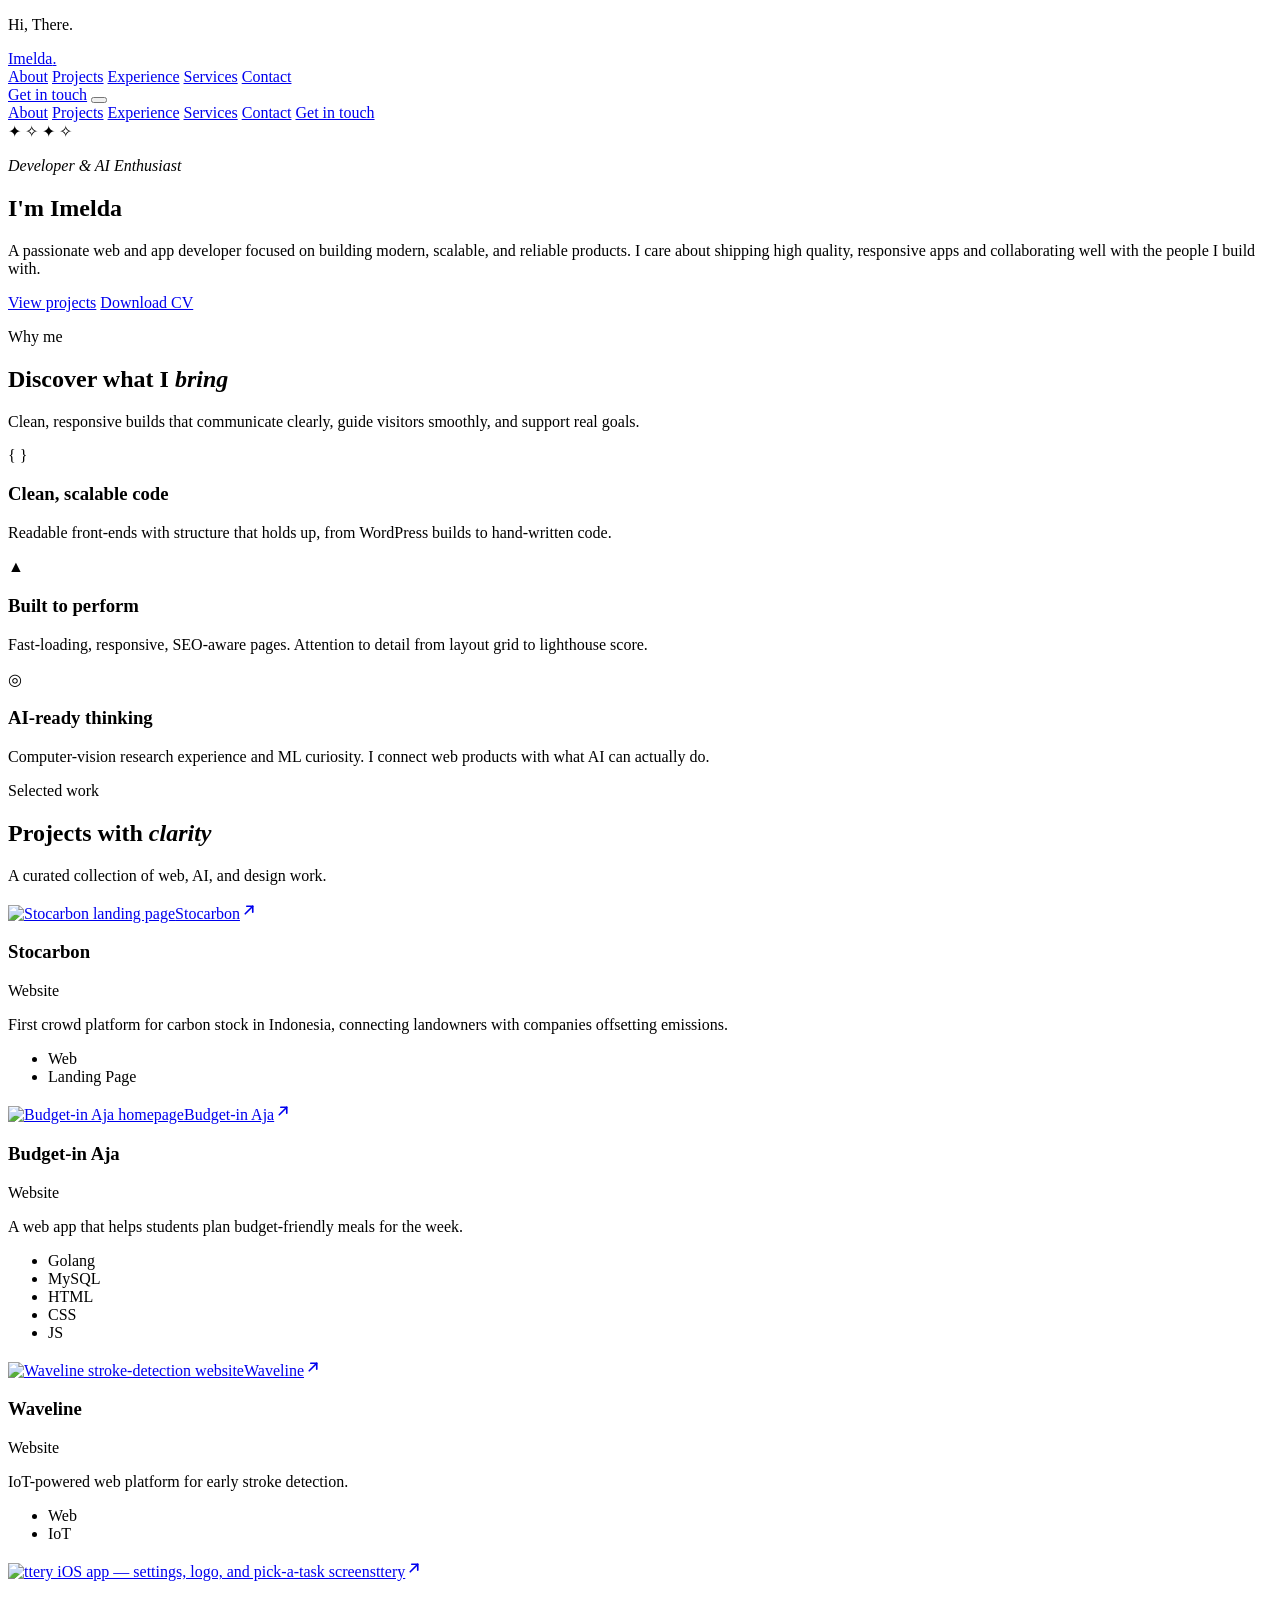
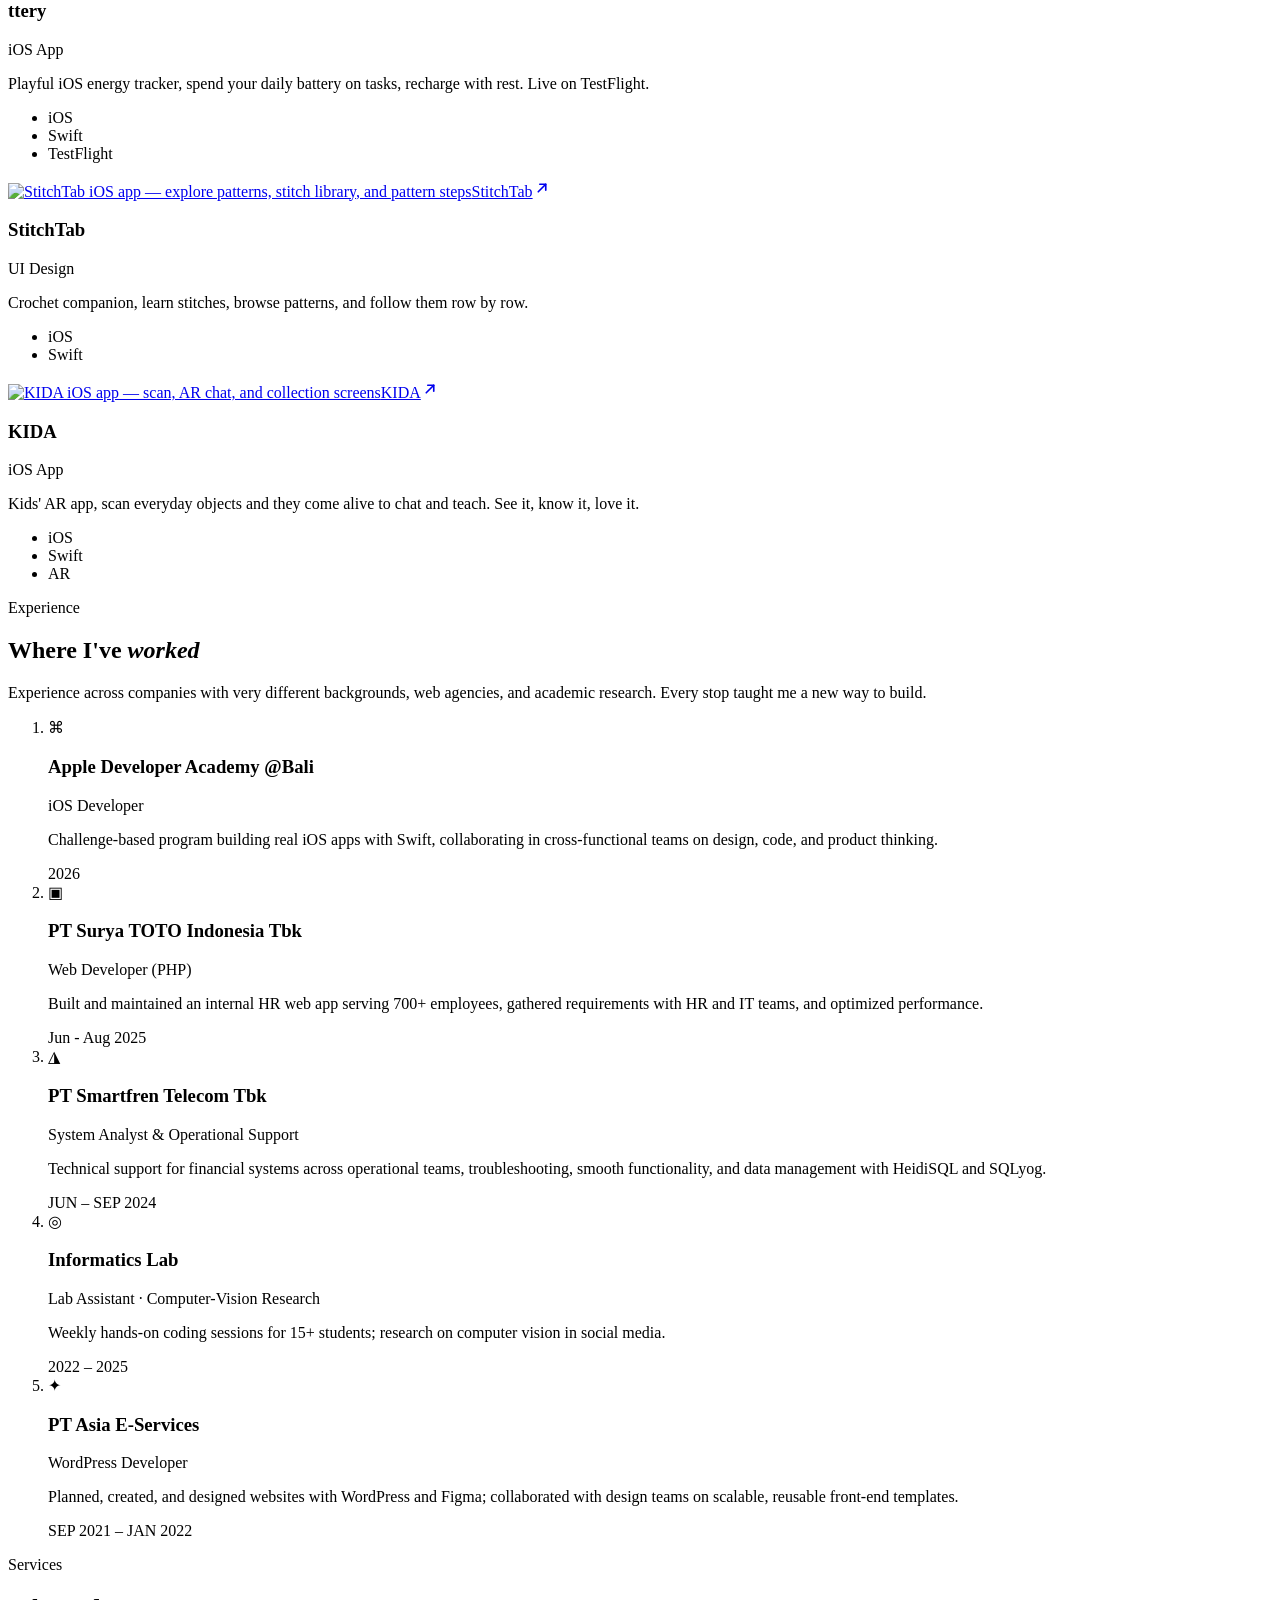
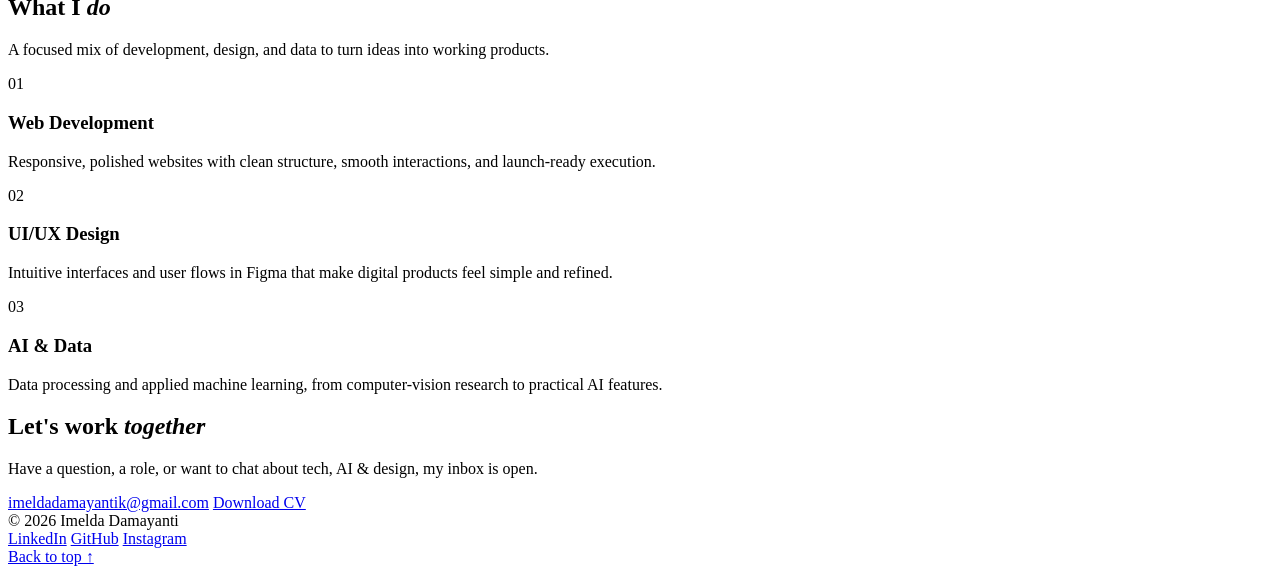
==== commit 9c5d147f: "Update CV" ====
--- a/index.html
+++ b/index.html
@@ -1,634 +1,337 @@
 <!DOCTYPE html>
-<html class="no-js ss-preload" lang="en">
+<html lang="en">
 <head>
-
-    <!--- basic page needs
-    ================================================== -->
-    <meta charset="utf-8">
-    <title>Imelda</title>
-    <meta name="description" content="">
-    <meta name="author" content="">
-
-    <!-- mobile specific metas
-    ================================================== -->
-    <meta name="viewport" content="width=device-width, initial-scale=1">
-
-    <!-- CSS
-    ================================================== -->
-    <link rel="stylesheet" href="css/vendor.css">
-    <link rel="stylesheet" href="css/styles.css">
-
-    <!-- favicons
-    ================================================== -->
-    <!-- <link rel="apple-touch-icon" sizes="180x180" href="apple-touch-icon.png"> -->
-    <!-- <link rel="icon" type="image/png" sizes="32x32" href="favicon-32x32.png"> -->
-    <link rel="icon" type="image/png" sizes="16x16" href="icon.png">
-    <!-- <link rel="manifest" href="site.webmanifest"> -->
-
+  <meta charset="UTF-8" />
+  <meta name="viewport" content="width=device-width, initial-scale=1.0" />
+  <title>Imelda Damayanti — Web Developer & AI Enthusiast</title>
+  <!-- <meta name="description" content="Portfolio of Imelda Damayanti, a Computer Science student and web developer focused on software development, data, and AI. Based in Indonesia." /> -->
+  <meta property="og:title" content="Imelda Damayanti — Web Developer & AI Enthusiast" />
+  <meta property="og:description" content="Web development, UI/UX, and AI projects by Imelda Damayanti." />
+  <meta property="og:type" content="website" />
+  <meta property="og:u  rl" content="https://imeldamayanti.github.io/" />
+  <link rel="icon" href="assets/imeld.png" sizes="any" />
+  <link rel="icon" type="image/png" sizes="32x32" href="assets/imeld.png" />
+  <link rel="apple-touch-icon" href="assets/apple-touch-icon.png" />
+  <link rel="preconnect" href="https://fonts.googleapis.com" />
+  <link rel="preconnect" href="https://fonts.gstatic.com" crossorigin />
+  <link href="https://fonts.googleapis.com/css2?family=Inter:wght@400;500;600;700&family=Instrument+Serif:ital@0;1&display=swap" rel="stylesheet" />
+  <link rel="stylesheet" href="css/style.css?v=29" />
 </head>
-
-<body id="top">
-
-
-    <!-- # preloader
-    ================================================== -->
-    <div id="preloader">
-        <div id="loader">
+<body>
+
+  <!-- ======= INTRO LOADER (blocks drop) ======= -->
+  <div class="loader" id="loader" aria-hidden="true">
+    <div class="loader__cols">
+      <span></span><span></span><span></span><span></span><span></span>
+    </div>
+    <p class="loader__text">Hi, There.</p>
+  </div>
+
+  <header class="nav">
+    <a class="nav__logo" href="#home">Imelda<span class="accent">.</span></a>
+    <nav class="nav__links" aria-label="Primary">
+      <a href="#about">About</a>
+      <a href="#projects">Projects</a>
+      <a href="#experience">Experience</a>
+      <a href="#services">Services</a>
+      <a href="#contact">Contact</a>
+    </nav>
+    <a class="btn" href="mailto:imeldadamayantik@gmail.com">Get in touch</a>
+    <button class="nav__burger" id="burger" aria-label="Menu" aria-expanded="false">
+      <span></span><span></span>
+    </button>
+  </header>
+
+  <nav class="mobile-menu" id="mobileMenu" aria-label="Mobile">
+    <a href="#about">About</a>
+    <a href="#projects">Projects</a>
+    <a href="#experience">Experience</a>
+    <a href="#services">Services</a>
+    <a href="#contact">Contact</a>
+    <a class="btn mobile-menu__btn" href="mailto:imeldadamayantik@gmail.com">Get in touch</a>
+  </nav>
+
+  <main id="home">
+
+    <!-- ======= HERO (centered) ======= -->
+    <section class="hero hero--centered card-surface">
+      <span class="hero__sparkle hero__sparkle--1" aria-hidden="true">✦</span>
+      <span class="hero__sparkle hero__sparkle--2" aria-hidden="true">✧</span>
+      <span class="hero__sparkle hero__sparkle--4" aria-hidden="true">✦</span>
+      <span class="hero__sparkle hero__sparkle--3" aria-hidden="true">✧</span>
+
+      <div class="hero__text">
+        <!-- <span class="hero__badge reveal">
+          <span class="dot" aria-hidden="true"></span>
+          Available for work — I reply fast.
+        </span> -->
+       
+        <p class="hero__role reveal"><em>Developer &amp; AI Enthusiast</em></p>
+        <h1 class="reveal">I'm Imelda</h1>
+        <p class="reveal">
+         A passionate web and app developer focused on building modern, scalable, and reliable products. I care about shipping high quality, responsive apps and collaborating well with the people I build with.
+        </p>
+        <div class="hero__actions reveal">
+          <a class="btn" href="#projects">View projects</a>
+          <a class="btn btn--ghost" href="assets/CV_ImeldaDamayanti.pdf" target="_blank" rel="noopener">Download CV</a>
         </div>
-    </div>
-
-
-    <!-- # page wrap
-    ================================================== -->
-    <div class="s-pagewrap">
-
-        <div class="circles">
-            <span></span>
-            <span></span>
-            <span></span>
-            <span></span>
-            <span></span>
-        </div>
-
-
-        <!-- ## site header 
-        ================================================== -->
-        <header class="s-header">
-
-            <div class="header-mobile">
-                <span class="mobile-home-link"><a href="index.html">Imelda.</a></span>
-                <a class="mobile-menu-toggle" href="#0"><span>Menu</span></a>
-            </div>
-
-            <div class="row wide main-nav-wrap">
-                <nav class="column lg-12 main-nav">
-                    <ul>
-                        <li><a href="index.html" class="home-link">Imelda.</a></li>
-                        <li class="current"><a href="#intro" class="smoothscroll">Intro</a></li>
-                        <li><a href="#about" class="smoothscroll">About</a></li>
-                        <li><a href="#works" class="smoothscroll">Works</a></li>
-                        <li><a href="#contact" class="smoothscroll">Say Hello</a></li>
-                    </ul>
-                </nav>
-            </div>
-
-        </header> <!-- end s-header -->
-
-
-        <!-- ## main content
-        ==================================================- -->
-        <main class="s-content">
-
-
-            <!-- ### intro
-            ================================================== -->
-            <section id="intro" class="s-intro target-section">
-
-                <div class="row intro-content wide">
-
-                    <div class="column">
-                        <div class="text-pretitle with-line">
-                            Hi There
-                        </div>
-
-                        <h1 class="text-huge-title">
-                            I am Imelda, <br>
-                            a web developer <br>
-                            & AI enthusiast <br>
-                            based in Indonesia.
-                        </h1>
-                    </div>
-
-                    <ul class="intro-social">
-                        <li><a href="https://www.linkedin.com/in/imeldadamayanti/" target="_blank">Linkedin</a></li>
-                        <li><a href="https://www.instagram.com/imelda_d_/" target="_blank">Instagram</a></li>
-                        <li><a href="https://github.com/imeldamayanti"  target="_blank" >Github</a></li>
-                    </ul>
-
-                </div> <!-- end intro content -->
-
-                <a href="#about" class="intro-scrolldown smoothscroll">
-                    <svg width="24" height="24" viewBox="0 0 24 24" xmlns="http://www.w3.org/2000/svg" fill-rule="evenodd" clip-rule="evenodd"><path d="M11 21.883l-6.235-7.527-.765.644 7.521 9 7.479-9-.764-.645-6.236 7.529v-21.884h-1v21.883z"/></svg>
-                </a>
-
-            </section> <!-- end s-intro -->
-
-
-            <!-- ### about
-            ================================================== -->
-            <section id="about" class="s-about target-section">
-
-
-                <div class="row about-info wide" data-animate-block>
-
-                    <div class="column lg-6 md-12 about-info__pic-block">
-                        <img src="images/foto4.png" 
-                              alt="" class="about-info__pic" data-animate-el>
-                    </div>
-
-                    <div class="column lg-6 md-12">
-                        <div class="about-info__text" >
-
-                            <h2 class="text-pretitle with-line" data-animate-el>
-                                About
-                            </h2>
-                            <p class="attention-getter" data-animate-el>
-                                I’m a Computer Science student with a passion for software 
-                                development, data, and AI. Flexible and hardworking, I thrive in 
-                                environments that challenge me to learn and grow. I have strong attention 
-                                to detail, eagerness to explore new technologies, and enjoy continuous 
-                                learning. I’m also equipped with solid communication and adaptability skills.
-
-                            <a href="images\CV_ImeldaDamayanti_.pdf" class="btn btn--medium u-fullwidth"  target="_blank" data-animate-el download>Download CV</a>
-
-                        </div>
-                    </div>
-                </div> <!-- about-info -->
-
-
-                <div class="row about-expertise" data-animate-block>
-                    <div class="column lg-12">
-
-                        <h2 class="text-pretitle" data-animate-el>Expertise</h2>
-
-                        <ul class="skills-list h1" data-animate-el>
-                            <li>Web Development</li>
-                            <li>UI/UX Design</li>
-                            <li>Data Processing</li>
-                            <li>Artificial Intelligence</li>
-                            <li>Marketing and Communication</li>
-                            <!-- <li>Illustration</li> -->
-                        </ul>
-
-                    </div>
-                </div> <!-- end about-expertise -->
-
-
-                <div class="row about-timelines" data-animate-block>
-
-                    <div class="column lg-6 tab-12">
-
-                        <h2 class="text-pretitle" data-animate-el>
-                            Experience
-                        </h2>
-
-                        <div class="timeline" data-animate-el>
-
-                            <div class="timeline__block">
-                                <div class="timeline__bullet"></div>
-                                <div class="timeline__header">
-                                    <h4 class="timeline__title">PT Smartfren Telecom Tbk</h3>
-                                    <h5 class="timeline__meta">System Analyst and Operational Support Intern</h5>
-                                    <p class="timeline__timeframe">Jun 2024 – Sep 2024</p>
-                                </div>
-                                <div class="timeline__desc">
-                                    <p>Provided technical support to the operational team in using financial systems, including troubleshooting issues and ensuring smooth system functionality. Utilized tools such as HeidiSQL and SQLyog to efficiently manage and process financial data.</p>
-                                </div>
-                            </div>
-                            <div class="timeline__block">
-                                <div class="timeline__bullet"></div>
-                                <div class="timeline__header">
-                                    <h4 class="timeline__title">PT Asia E-Services</h4>
-                                    <h5 class="timeline__meta">Wordpress Developer</h5>
-                                    <p class="timeline__timeframe">Sep 2021 - Jan 2022</p>
-                                </div>
-                                <div class="timeline__desc">
-                                    <p>Planned, created, and designed websites and web pages using WordPress and Figma, ensuring both functionality and visual appeal. Collaborated with internal and external design teams to implement scalable front-end templates and reusable design.</p>
-                                </div>
-                            </div>
-    
-                        </div> <!-- end timeline -->
-
-                    </div> <!-- end column -->
-
-                    <div class="column lg-6 tab-12">
-
-                        <h2 class="text-pretitle" data-animate-el>
-                            Education
-                        </h2>
-
-                        <div class="timeline" data-animate-el>
-
-                            <div class="timeline__block">
-                                <div class="timeline__bullet"></div>
-                                <div class="timeline__header">
-                                    <h4 class="timeline__title">Telkom University</h3>
-                                    <h5 class="timeline__meta">Computer Science</h5>
-                                    <p class="timeline__timeframe">April 2026 (Expected)</p>
-                                </div>
-                                <div class="timeline__desc">
-                                    <p>Actively involved as a Laboratory Assistant at the Informatics Lab, conducting weekly hands-on coding sessions for over 15 students. Also participated in research on computer vision in social media at the Artificial Intelligence Lab.</p>
-                                </div>
-                            </div>
-    
-                            <div class="timeline__block">
-                                <div class="timeline__bullet"></div>
-                                <div class="timeline__header">
-                                    <h4 class="timeline__title">Telkom Vocational School</h4>
-                                    <h5 class="timeline__meta">Software Engineering</h5>
-                                    <p class="timeline__timeframe">August 2022</p>
-                                </div>
-                                <div class="timeline__desc">
-                                    <p>Graduated as the 2nd Parallel Student in Software Engineering. Served as Head of the Regeneration Division, leading initiatives to support student development and organizational growth. Earned a Web Development certification from LSP.</p>
-                                </div>
-                            </div>
-    
-                        </div> <!-- end timeline -->
-                        
-                    </div> <!-- end column -->
-
-
-                </div> <!-- end about-timelines -->
-
-            </section> <!-- end s-about -->
-
-
-            <!-- ### works
-            ================================================== -->
-            <section id="works" class="s-works target-section">
-
-
-                <div class="row works-portfolio">
-
-                    <div class="column lg-12" data-animate-block>
-
-                        <h2 class="text-pretitle" data-animate-el>
-                            Recent Works
-                        </h2>
-                        <p class="h1" data-animate-el>
-                            Here are some of my favorite projects I have done lately. Feel free to check them out.
-                        </p>
-    
-                        <ul class="folio-list row block-lg-one-half block-stack-on-1000">
-
-                            <li class="folio-list__item column" data-animate-el>
-                                <a class="folio-list__item-link" href="#modal-01">
-                                    <div class="folio-list__item-pic">
-                                        <img src="images/portfolio/budget.png"  alt="">
-                                    </div>
-                                    
-                                    <div class="folio-list__item-text">
-                                        <div class="folio-list__item-cat">
-                                            Website
-                                        </div>
-                                        <div class="folio-list__item-title">
-                                            Budget-in Aja
-                                        </div>
-                                    </div>
-                                </a>
-                                <a class="folio-list__proj-link" href="#" title="project link">
-                                    <svg width="15" height="15" viewBox="0 0 15 15" fill="none" xmlns="http://www.w3.org/2000/svg"><path d="M8.14645 3.14645C8.34171 2.95118 8.65829 2.95118 8.85355 3.14645L12.8536 7.14645C13.0488 7.34171 13.0488 7.65829 12.8536 7.85355L8.85355 11.8536C8.65829 12.0488 8.34171 12.0488 8.14645 11.8536C7.95118 11.6583 7.95118 11.3417 8.14645 11.1464L11.2929 8H2.5C2.22386 8 2 7.77614 2 7.5C2 7.22386 2.22386 7 2.5 7H11.2929L8.14645 3.85355C7.95118 3.65829 7.95118 3.34171 8.14645 3.14645Z" fill="currentColor" fill-rule="evenodd" clip-rule="evenodd"></path></svg>
-                                </a>
-                            </li> <!--end folio-list__item -->
-
-                            <li class="folio-list__item column" data-animate-el>
-                                <a class="folio-list__item-link" href="#modal-02">
-                                    <div class="folio-list__item-pic">
-                                        <img src="images/portfolio/waveline.png"  alt="">
-                                    </div>
-                                    
-                                    <div class="folio-list__item-text">
-                                        <div class="folio-list__item-cat">
-                                            Website
-                                        </div>
-                                        <div class="folio-list__item-title">
-                                            Waveline
-                                        </div>
-                                    </div>
-                                </a>
-                                <a class="folio-list__proj-link" href="#" title="project link">
-                                    <svg width="15" height="15" viewBox="0 0 15 15" fill="none" xmlns="http://www.w3.org/2000/svg"><path d="M8.14645 3.14645C8.34171 2.95118 8.65829 2.95118 8.85355 3.14645L12.8536 7.14645C13.0488 7.34171 13.0488 7.65829 12.8536 7.85355L8.85355 11.8536C8.65829 12.0488 8.34171 12.0488 8.14645 11.8536C7.95118 11.6583 7.95118 11.3417 8.14645 11.1464L11.2929 8H2.5C2.22386 8 2 7.77614 2 7.5C2 7.22386 2.22386 7 2.5 7H11.2929L8.14645 3.85355C7.95118 3.65829 7.95118 3.34171 8.14645 3.14645Z" fill="currentColor" fill-rule="evenodd" clip-rule="evenodd"></path></svg>
-                                </a>
-                            </li> <!--end folio-list__item -->
-
-                            <li class="folio-list__item column" data-animate-el>
-                                <a class="folio-list__item-link" href="#modal-03">
-                                    <div class="folio-list__item-pic">
-                                        <img src="images/portfolio/asl.png" alt="">
-                                    </div>
-                                    
-                                    <div class="folio-list__item-text">
-                                        <div class="folio-list__item-cat">
-                                            Website
-                                        </div>
-                                        <div class="folio-list__item-title">
-                                            Hands4Math
-                                        </div>
-                                    </div>
-                                </a>
-                                <a class="folio-list__proj-link" href="#" title="project link">
-                                    <svg width="15" height="15" viewBox="0 0 15 15" fill="none" xmlns="http://www.w3.org/2000/svg"><path d="M8.14645 3.14645C8.34171 2.95118 8.65829 2.95118 8.85355 3.14645L12.8536 7.14645C13.0488 7.34171 13.0488 7.65829 12.8536 7.85355L8.85355 11.8536C8.65829 12.0488 8.34171 12.0488 8.14645 11.8536C7.95118 11.6583 7.95118 11.3417 8.14645 11.1464L11.2929 8H2.5C2.22386 8 2 7.77614 2 7.5C2 7.22386 2.22386 7 2.5 7H11.2929L8.14645 3.85355C7.95118 3.65829 7.95118 3.34171 8.14645 3.14645Z" fill="currentColor" fill-rule="evenodd" clip-rule="evenodd"></path></svg>
-                                </a>
-                            </li> <!--end folio-list__item -->
-
-                            <li class="folio-list__item column" data-animate-el>
-                                <a class="folio-list__item-link" href="#modal-04">
-                                    <div class="folio-list__item-pic">
-                                        <img src="images/portfolio/gemas.jpg" alt="">
-                                    </div>
-                                    
-                                    <div class="folio-list__item-text">
-                                        <div class="folio-list__item-cat">
-                                            UI Design
-                                        </div>
-                                        <div class="folio-list__item-title">
-                                            Gemas
-                                        </div>
-                                    </div>
-                                </a>
-                                <a class="folio-list__proj-link" href="#" title="project link">
-                                    <svg width="15" height="15" viewBox="0 0 15 15" fill="none" xmlns="http://www.w3.org/2000/svg"><path d="M8.14645 3.14645C8.34171 2.95118 8.65829 2.95118 8.85355 3.14645L12.8536 7.14645C13.0488 7.34171 13.0488 7.65829 12.8536 7.85355L8.85355 11.8536C8.65829 12.0488 8.34171 12.0488 8.14645 11.8536C7.95118 11.6583 7.95118 11.3417 8.14645 11.1464L11.2929 8H2.5C2.22386 8 2 7.77614 2 7.5C2 7.22386 2.22386 7 2.5 7H11.2929L8.14645 3.85355C7.95118 3.65829 7.95118 3.34171 8.14645 3.14645Z" fill="currentColor" fill-rule="evenodd" clip-rule="evenodd"></path></svg>
-                                </a>
-                            </li> <!--end folio-list__item -->
-
-                            <li class="folio-list__item column" data-animate-el>
-                                <a class="folio-list__item-link" href="#modal-05">
-                                    <div class="folio-list__item-pic">
-                                        <img src="images/portfolio/prod.png" alt="">
-                                    </div>
-                                    
-                                    <div class="folio-list__item-text">
-                                        <div class="folio-list__item-cat">
-                                            UI Design
-                                        </div>
-                                        <div class="folio-list__item-title">
-                                            U-Productive
-                                        </div>
-                                    </div>
-                                </a>
-                                <a class="folio-list__proj-link" href="#" title="project link">
-                                    <svg width="15" height="15" viewBox="0 0 15 15" fill="none" xmlns="http://www.w3.org/2000/svg"><path d="M8.14645 3.14645C8.34171 2.95118 8.65829 2.95118 8.85355 3.14645L12.8536 7.14645C13.0488 7.34171 13.0488 7.65829 12.8536 7.85355L8.85355 11.8536C8.65829 12.0488 8.34171 12.0488 8.14645 11.8536C7.95118 11.6583 7.95118 11.3417 8.14645 11.1464L11.2929 8H2.5C2.22386 8 2 7.77614 2 7.5C2 7.22386 2.22386 7 2.5 7H11.2929L8.14645 3.85355C7.95118 3.65829 7.95118 3.34171 8.14645 3.14645Z" fill="currentColor" fill-rule="evenodd" clip-rule="evenodd"></path></svg>
-                                </a>
-                            </li> <!--end folio-list__item -->
-
-                            <li class="folio-list__item column" data-animate-el>
-                                <a class="folio-list__item-link" href="#modal-06">
-                                    <div class="folio-list__item-pic">
-                                        <img src="images/portfolio/porto1.png"  alt="">
-                                    </div>
-                                    
-                                    <div class="folio-list__item-text">
-                                        <div class="folio-list__item-cat">
-                                            Branding
-                                        </div>
-                                        <div class="folio-list__item-title">
-                                            Marketing & Design
-                                        </div>
-                                    </div>
-                                </a>
-                                <a class="folio-list__proj-link" href="#" title="project link">
-                                    <svg width="15" height="15" viewBox="0 0 15 15" fill="none" xmlns="http://www.w3.org/2000/svg"><path d="M8.14645 3.14645C8.34171 2.95118 8.65829 2.95118 8.85355 3.14645L12.8536 7.14645C13.0488 7.34171 13.0488 7.65829 12.8536 7.85355L8.85355 11.8536C8.65829 12.0488 8.34171 12.0488 8.14645 11.8536C7.95118 11.6583 7.95118 11.3417 8.14645 11.1464L11.2929 8H2.5C2.22386 8 2 7.77614 2 7.5C2 7.22386 2.22386 7 2.5 7H11.2929L8.14645 3.85355C7.95118 3.65829 7.95118 3.34171 8.14645 3.14645Z" fill="currentColor" fill-rule="evenodd" clip-rule="evenodd"></path></svg>
-                                </a>
-                            </li> <!--end folio-list__item -->
-
-                        </ul> <!-- end folio-list -->
-
-                    </div> <!-- end column -->
-
-
-                    <!-- Modal Templates Popup
-                    -------------------------------------------- -->
-                    <div id="modal-01" hidden>
-                        <div class="modal-popup">
-                            <img src="images/portfolio/gallery/budget.png" alt="">
-                
-                            <div class="modal-popup__desc">
-                                <h5>Budget-in Aja</h5>
-                                <p>Students often struggle with deciding what to eat while trying to manage their expenses. Budget-in is a web-based solution designed to help them make smarter, budget-friendly meal choices.</p>
-                                <ul class="modal-popup__cat">
-                                    <li>Golang, MySQL, HTML, CSS, JS</li>
-                                </ul>
-                            </div>
-                
-                            <a href="http://43.173.2.160:8001/" target="_blank" class="modal-popup__details">Project link</a>
-                        </div>
-                    </div> <!-- end modal -->
-
-                    <div id="modal-02" hidden>
-                        <div class="modal-popup">
-                            <img src="images/portfolio/gallery/waveline.png" alt="">
-                
-                            <div class="modal-popup__desc">
-                                <h5>Waveline</h5>
-                                <p>Is an integrated project combining web, Android, and IoT technologies to enable early detection of arrhythmia. This project was developed for an international competition.</p>
-                                <ul class="modal-popup__cat">
-                                    <li>Laravel, PHP, MySQL, HTML, CSS, JS </li>
-                                </ul>
-                            </div>
-                
-                            <a href="http://43.173.2.160:8000/" target="_blank" class="modal-popup__details">Project link</a>
-                        </div>
-                    </div> <!-- end modal -->
-
-                    <div id="modal-03" hidden>
-                        <div class="modal-popup">
-                            <img src="images/portfolio/gallery/asl.png" alt="">
-                
-                            <div class="modal-popup__desc">
-                                <h5>Hands4Math</h5>
-                                <p>Website-based project for performing arithmetic operations using hand gestures, combining computer vision and American Sign Language (ASL) for an accessible, AI-powered calculator experience.</p>
-                                <ul class="modal-popup__cat">
-                                    <li>Streamlit, Python, YOLOv11 </li>
-                                </ul>
-                            </div>
-                
-                            <a href="https://hands4math.streamlit.app/" target="_blank" class="modal-popup__details">Project link</a>
-                        </div>
-                    </div> <!-- end modal -->
-
-                    <div id="modal-04" hidden>
-                      <div class="modal-popup">
-    
-                            <img src="images/portfolio/gemas.jpg" alt="">
-                
-                            <div class="modal-popup__desc">
-                                <h5>Gemas</h5>
-                                <p>Gemas – a healthcare companion app for pregnant mothers and child growth monitoring aimed at preventing stunting.</p>
-                                <ul class="modal-popup__cat">
-                                    <li>Figma</li>
-                                </ul>
-                            </div>
-                
-                            <a href="https://drive.google.com/file/d/1HwaXAAY8iuQWKKm7p7YE5BF4egB1NFR5/view?usp=sharing" target="_blank" class="modal-popup__details">Project link</a>
-                        </div>
-                    </div> <!-- end modal -->
-
-                    <div id="modal-05" hidden>
-                         <div class="modal-popup">
-                            <img src="images/portfolio/gallery/prod.png" alt="">
-                
-                            <div class="modal-popup__desc">
-                                <h5>U-Productive</h5>
-                                <p>Innovative platform that combines various information, opportunity and activities for Telkom University students.</p>
-                                <ul class="modal-popup__cat">
-                                    <li>Figma</li>
-                                </ul>
-                            </div>
-                
-                            <a href="https://www.instagram.com/p/C50JKsIyBN_/?img_index=2" target="_blank" class="modal-popup__details">Project link</a>
-                        </div>
-                    </div> <!-- end modal -->
-
-                    <div id="modal-06" hidden>
-                        <div class="modal-popup">
-                            <img src="images/portfolio/porto.png" alt="">
-                            <div class="modal-popup__desc">
-                                <h5>Marketing & Design</h5>
-                                <p>A collection of design projects, including branding for a foundation, freelance work, and competition entries.</p>
-                                <ul class="modal-popup__cat">
-                                    <li>Adobe Photoshop</li>
-                                    <li>Coreldraw</li>
-                                </ul>
-                            </div>
-                
-                            <a href="https://drive.google.com/file/d/1pflWEJiDpWsCpqrIfa3rFi1os63ERT6Z/view?usp=sharing" target="_blank" class="modal-popup__details">Project link</a>
-                        </div>
-                    </div> <!-- end modal -->
-
-                </div> <!-- end works-portfolio -->
-
-
-                <!-- <div class="row testimonials">
-                    <div class="column lg-12" data-animate-block>
-        
-                        <div class="swiper-container testimonial-slider" data-animate-el>
-        
-                            <div class="swiper-wrapper">
-
-                                <div class="testimonial-slider__slide swiper-slide">
-                                    <div class="testimonial-slider__author">
-                                        <img src="images/avatars/user-02.jpg" alt="Author image" class="testimonial-slider__avatar">
-                                        <cite class="testimonial-slider__cite">
-                                            <strong>Tim Cook</strong>
-                                            <span>CEO, Apple</span>
-                                        </cite>
-                                    </div>
-                                    <p>
-                                    Molestiae incidunt consequatur quis ipsa autem nam sit enim magni. Voluptas tempore rem. 
-                                    Explicabo a quaerat sint autem dolore ducimus ut consequatur neque.  Nisi dolores quaerat fuga rem nihil nostrum.
-                                    Laudantium quia consequatur molestias delectus culpa.
-                                    </p>
-                                </div> 
-                
-                                <div class="testimonial-slider__slide swiper-slide">
-                                    <div class="testimonial-slider__author">
-                                        <img src="images/avatars/user-03.jpg" alt="Author image" class="testimonial-slider__avatar">
-                                        <cite class="testimonial-slider__cite">
-                                            <strong>Sundar Pichai</strong>
-                                            <span>CEO, Google</span>
-                                        </cite>
-                                    </div>
-                                    <p>
-                                    Excepturi nam cupiditate culpa doloremque deleniti repellat. Veniam quos repellat voluptas animi adipisci.
-                                    Nisi eaque consequatur. Voluptatem dignissimos ut ducimus accusantium perspiciatis.
-                                    Quasi voluptas eius distinctio. Atque eos maxime.
-                                    </p>
-                                </div> 
-                
-                                <div class="testimonial-slider__slide swiper-slide">
-                                    <div class="testimonial-slider__author">
-                                        <img src="images/avatars/user-01.jpg" alt="Author image" class="testimonial-slider__avatar">
-                                        <cite class="testimonial-slider__cite">
-                                            <strong>Satya Nadella</strong>
-                                            <span>CEO, Microsoft</span>
-                                        </cite>
-                                    </div>
-                                    <p>
-                                    Repellat dignissimos libero. Qui sed at corrupti expedita voluptas odit. Nihil ea quia nesciunt. Ducimus aut sed ipsam.  
-                                    Autem eaque officia cum exercitationem sunt voluptatum accusamus. Quasi voluptas eius distinctio.
-                                    Voluptatem dignissimos ut.
-                                    </p>
-                                </div> 
-        
-                                <div class="testimonial-slider__slide swiper-slide">
-                                    <div class="testimonial-slider__author">
-                                        <img src="images/avatars/user-06.jpg" alt="Author image" class="testimonial-slider__avatar">
-                                        <cite class="testimonial-slider__cite">
-                                            <strong>Jeff Bezos</strong>
-                                            <span>CEO, Amazon</span>
-                                        </cite>
-                                    </div>
-                                    <p>
-                                    Nunc interdum lacus sit amet orci. Vestibulum dapibus nunc ac augue. Fusce vel dui. In ac felis 
-                                    quis tortor malesuada pretium. Curabitur vestibulum aliquam leo. Qui sed at corrupti expedita voluptas odit. 
-                                    Nihil ea quia nesciunt. Ducimus aut sed ipsam.
-                                    </p>
-                                </div>
-            
-                            </div> 
-        
-                            <div class="swiper-pagination"></div>
-        
-                        </div> 
-        
-                    </div> 
-                </div>  -->
-
-            </section> 
-            <!-- end s-works -->
-
-
-            <!-- ### contact
-            ================================================== -->
-            <section id="contact" class="s-contact target-section">
-
-                <div class="row contact-top">
-                    <div class="column lg-12">
-                        <h2 class="text-pretitle">
-                            Get In Touch
-                        </h2>
-
-                        <p class="h1">
-                            I love to hear from you.
-                            Whether you have a question or just 
-                            want to chat about tech, AI & design — shoot me a message.
-                        </p>
-                    </div>
-                </div> <!-- end contact-top -->
-
-                <div class="row contact-bottom">
-                    <!-- <div class="column lg-3 md-5 tab-6 stack-on-550 contact-block">
-                        <h3 class="text-pretitle">Reach me at</h3>
-                        <p class="contact-links">
-                            <a href="" class="mailtoui">imeldadamayantik@gmail.com</a> <br>
-                        </p>
-                    </div> -->
-                    <div class="column lg-4 md-5 tab-6 stack-on-550 contact-block">
-                        <h3 class="text-pretitle">Social</h3>
-                        <ul class="contact-social">
-                            <!-- <li><a href="#0">Behance</a></li> -->
-                            <!-- <li><a href="#0">Dribble</a></li> -->
-                            <li><a href="https://www.linkedin.com/in/imeldadamayanti/" target="_blank">Linkedin</a></li>
-                            <li><a href="https://www.instagram.com/imelda_d_/" target="_blank">Instagram</a></li>
-                            <li><a href="https://github.com/imeldamayanti"  target="_blank" >Github</a></li>
-                        </ul>
-                    </div>
-                    <div class="column lg-4 md-12 contact-block">
-                        <a href="mailto:imeldadamayantik@gmail.com" class="mailtoui btn btn--medium u-fullwidth contact-btn">Say Hello.</a>
-                    </div>
-                </div> <!-- end contact-bottom -->
-
-            </section> <!-- end contact -->
-
-        </main> <!-- end s-content -->
-
-
-        <!-- ## footer
-        ================================================== -->
-        <footer class="s-footer">
-
-         
-
-        </footer> <!-- end s-footer -->
-
-    </div>
-     <!-- end -s-pagewrap -->
-
-
-    <!-- Java Script
-    ================================================== -->
-    <script src="js/plugins.js"></script>
-    <script src="js/main.js"></script>
-
+      </div>
+    </section>
+
+    <!-- ======= TECH MARQUEE ======= -->
+    <!-- <div class="logos" aria-label="Technologies I work with">
+      <div class="logos__track">
+        <span>✱ Python</span><span>◆ JavaScript</span><span>⬡ Figma</span><span>✦ WordPress</span><span>◮ SQL</span><span>✹ Streamlit</span><span>❖ Git</span><span>▲ HTML/CSS</span>
+        <span aria-hidden="true">✱ Python</span><span aria-hidden="true">◆ JavaScript</span><span aria-hidden="true">⬡ Figma</span><span aria-hidden="true">✦ WordPress</span><span aria-hidden="true">◮ SQL</span><span aria-hidden="true">✹ Streamlit</span><span aria-hidden="true">❖ Git</span><span aria-hidden="true">▲ HTML/CSS</span>
+      </div>
+    </div> -->
+
+    <!-- ======= BENEFITS ======= -->
+    <section class="section" id="about">
+      <p class="label reveal">Why me</p>
+      <h2 class="reveal">Discover what I <em>bring</em></h2>
+      <p class="section__sub reveal">
+        Clean, responsive builds that communicate clearly, guide visitors
+        smoothly, and support real goals.
+      </p>
+      <div class="cards-3">
+        <article class="card reveal">
+          <span class="card__glyph" aria-hidden="true">{ }</span>
+          <h3>Clean, scalable code</h3>
+          <p>Readable front-ends with structure that holds up, from WordPress builds to hand-written code.</p>
+        </article>
+        <article class="card reveal">
+          <span class="card__glyph" aria-hidden="true">▲</span>
+          <h3>Built to perform</h3>
+          <p>Fast-loading, responsive, SEO-aware pages. Attention to detail from layout grid to lighthouse score.</p>
+        </article>
+        <article class="card reveal">
+          <span class="card__glyph" aria-hidden="true">◎</span>
+          <h3>AI-ready thinking</h3>
+          <p>Computer-vision research experience and ML curiosity. I connect web products with what AI can actually do.</p>
+        </article>
+      </div>
+    </section>
+
+    <!-- ======= PROJECTS ======= -->
+    <section class="section" id="projects">
+      <p class="label reveal">Selected work</p>
+      <h2 class="reveal">Projects with <em>clarity</em></h2>
+      <p class="section__sub reveal">
+        A curated collection of web, AI, and design work.
+      </p>
+      <div class="grid-2">
+        <article class="proj proj--card reveal">
+          <a class="proj__media" href="https://stocarbon-landing.vercel.app/" target="_blank" rel="noopener"><img src="assets/images/stocarbon.jpg" alt="Stocarbon landing page" loading="lazy" /><span class="proj__title-hover">Stocarbon</span><span class="proj__arrow" aria-hidden="true"><svg width="18" height="18" viewBox="0 0 24 24" fill="none" stroke="currentColor" stroke-width="2.2" stroke-linecap="round" stroke-linejoin="round"><path d="M7 17 17 7" /><path d="M9 7h8v8" /></svg></span></a>
+          <div class="proj__body">
+            <div class="proj__meta"><h3>Stocarbon</h3><span class="label">Website</span></div>
+            <p class="proj__desc">First crowd platform for carbon stock in Indonesia, connecting landowners with companies offsetting emissions.</p>
+            <ul class="proj__stack" aria-label="Tags">
+              <li>Web</li><li>Landing Page</li>
+            </ul>
+          </div>
+        </article>
+        <article class="proj proj--card reveal">
+          <a class="proj__media" href="https://budget-in-aja.vercel.app/" target="_blank" rel="noopener"><img src="assets/images/budgetin.jpg" alt="Budget-in Aja homepage" loading="lazy" /><span class="proj__title-hover">Budget-in Aja</span><span class="proj__arrow" aria-hidden="true"><svg width="18" height="18" viewBox="0 0 24 24" fill="none" stroke="currentColor" stroke-width="2.2" stroke-linecap="round" stroke-linejoin="round"><path d="M7 17 17 7" /><path d="M9 7h8v8" /></svg></span></a>
+          <div class="proj__body">
+            <div class="proj__meta"><h3>Budget-in Aja</h3><span class="label">Website</span></div>
+            <p class="proj__desc">A web app that helps students plan budget-friendly meals for the week.</p>
+            <ul class="proj__stack" aria-label="Tags">
+              <li>Golang</li><li>MySQL</li><li>HTML</li><li>CSS</li><li>JS</li>
+            </ul>
+          </div>
+        </article>
+        <article class="proj proj--card reveal">
+          <a class="proj__media" href="https://wavelineaja.vercel.app/" target="_blank" rel="noopener"><img src="assets/images/waveline.jpg" alt="Waveline stroke-detection website" loading="lazy" /><span class="proj__title-hover">Waveline</span><span class="proj__arrow" aria-hidden="true"><svg width="18" height="18" viewBox="0 0 24 24" fill="none" stroke="currentColor" stroke-width="2.2" stroke-linecap="round" stroke-linejoin="round"><path d="M7 17 17 7" /><path d="M9 7h8v8" /></svg></span></a>
+          <div class="proj__body">
+            <div class="proj__meta"><h3>Waveline</h3><span class="label">Website</span></div>
+            <p class="proj__desc">IoT-powered web platform for early stroke detection.</p>
+            <ul class="proj__stack" aria-label="Tags">
+              <li>Web</li><li>IoT</li>
+            </ul>
+          </div>
+        </article>
+        <article class="proj proj--card reveal">
+          <a class="proj__media" href="https://testflight.apple.com/join/XCR6herP" target="_blank" rel="noopener"><img src="assets/images/ttery.jpg" alt="ttery iOS app — settings, logo, and pick-a-task screens" loading="lazy" /><span class="proj__title-hover">ttery</span><span class="proj__arrow" aria-hidden="true"><svg width="18" height="18" viewBox="0 0 24 24" fill="none" stroke="currentColor" stroke-width="2.2" stroke-linecap="round" stroke-linejoin="round"><path d="M7 17 17 7" /><path d="M9 7h8v8" /></svg></span></a>
+          <div class="proj__body">
+            <div class="proj__meta"><h3>ttery</h3><span class="label">iOS App</span></div>
+            <p class="proj__desc">Playful iOS energy tracker, spend your daily battery on tasks, recharge with rest. Live on TestFlight.</p>
+            <ul class="proj__stack" aria-label="Tags">
+              <li>iOS</li><li>Swift</li><li>TestFlight</li>
+            </ul>
+          </div>
+        </article>
+        <article class="proj proj--card reveal">
+          <a class="proj__media" href="https://github.com/imeldamayanti" target="_blank" rel="noopener"><img src="assets/images/stitchtab.jpg" alt="StitchTab iOS app — explore patterns, stitch library, and pattern steps" loading="lazy" /><span class="proj__title-hover">StitchTab</span><span class="proj__arrow" aria-hidden="true"><svg width="18" height="18" viewBox="0 0 24 24" fill="none" stroke="currentColor" stroke-width="2.2" stroke-linecap="round" stroke-linejoin="round"><path d="M7 17 17 7" /><path d="M9 7h8v8" /></svg></span></a>
+          <div class="proj__body">
+            <div class="proj__meta"><h3>StitchTab</h3><span class="label">UI Design</span></div>
+            <p class="proj__desc">Crochet companion, learn stitches, browse patterns, and follow them row by row.</p>
+            <ul class="proj__stack" aria-label="Tags">
+              <li>iOS</li><li>Swift</li>
+            </ul>
+          </div>
+        </article>
+        <article class="proj proj--card reveal">
+          <a class="proj__media" href="https://portfolio-updated-one-gules.vercel.app/" target="_blank" rel="noopener"><img src="assets/images/kida.jpg?v=2" alt="KIDA iOS app — scan, AR chat, and collection screens" loading="lazy" /><span class="proj__title-hover">KIDA</span><span class="proj__arrow" aria-hidden="true"><svg width="18" height="18" viewBox="0 0 24 24" fill="none" stroke="currentColor" stroke-width="2.2" stroke-linecap="round" stroke-linejoin="round"><path d="M7 17 17 7" /><path d="M9 7h8v8" /></svg></span></a>
+          <div class="proj__body">
+            <div class="proj__meta"><h3>KIDA</h3><span class="label">iOS App</span></div>
+            <p class="proj__desc">Kids' AR app, scan everyday objects and they come alive to chat and teach. See it, know it, love it.</p>
+            <ul class="proj__stack" aria-label="Tags">
+              <li>iOS</li><li>Swift</li><li>AR</li>
+            </ul>
+          </div>
+        </article>
+       
+      </div>
+    </section>
+
+    <!-- ======= EXPERIENCE (timeline) ======= -->
+    <section class="section section--timeline" id="experience">
+      <div class="timeline__intro">
+        <p class="label reveal">Experience</p>
+        <h2 class="reveal">Where I've <em>worked</em></h2>
+        <p class="section__sub reveal">
+          Experience across companies with very different backgrounds, 
+          web agencies, and academic research. Every stop
+          taught me a new way to build.
+        </p>
+      </div>
+      <ol class="timeline">
+        <div class="timeline__progress" aria-hidden="true"></div>
+        <li class="reveal">
+          <span class="timeline__node" aria-hidden="true">⌘</span>
+          <div class="timeline__card">
+            <h3>Apple Developer Academy @Bali</h3>
+            <p class="timeline__role"> iOS Developer</p>
+            <p>Challenge-based program building real iOS apps with Swift, collaborating in cross-functional teams on design, code, and product thinking.</p>
+            <span class="label">2026</span>
+          </div>
+        </li>
+        <li class="reveal">
+          <span class="timeline__node" aria-hidden="true">▣</span>
+          <div class="timeline__card">
+            <h3>PT Surya TOTO Indonesia Tbk</h3>
+            <p class="timeline__role">Web Developer (PHP)</p>
+            <p>Built and maintained an internal HR web app serving 700+ employees, gathered requirements with HR and IT teams, and optimized performance.</p>
+            <span class="label">Jun - Aug 2025</span>
+          </div>
+        </li>
+        <li class="reveal">
+          <span class="timeline__node" aria-hidden="true">◮</span>
+          <div class="timeline__card">
+            <h3>PT Smartfren Telecom Tbk</h3>
+            <p class="timeline__role">System Analyst & Operational Support </p>
+            <p>Technical support for financial systems across operational teams, troubleshooting, smooth functionality, and data management with HeidiSQL and SQLyog.</p>
+            <span class="label">JUN – SEP 2024</span>
+          </div>
+        </li>
+        <li class="reveal">
+          <span class="timeline__node" aria-hidden="true">◎</span>
+          <div class="timeline__card">
+            <h3> Informatics Lab</h3>
+            <p class="timeline__role">Lab Assistant · Computer-Vision Research</p>
+            <p>Weekly hands-on coding sessions for 15+ students; research on computer vision in social media.</p>
+            <span class="label">2022 – 2025</span>
+          </div>
+        </li>
+        <li class="reveal">
+          <span class="timeline__node" aria-hidden="true">✦</span>
+          <div class="timeline__card">
+            <h3>PT Asia E-Services</h3>
+            <p class="timeline__role">WordPress Developer</p>
+            <p>Planned, created, and designed websites with WordPress and Figma; collaborated with design teams on scalable, reusable front-end templates.</p>
+            <span class="label">SEP 2021 – JAN 2022</span>
+          </div>
+        </li>
+      </ol>
+    </section>
+
+    <!-- ======= SERVICES ======= -->
+    <section class="section" id="services">
+      <p class="label reveal">Services</p>
+      <h2 class="reveal">What I <em>do</em></h2>
+      <p class="section__sub reveal">
+        A focused mix of development, design, and data to turn ideas into
+        working products.
+      </p>
+      <div class="cards-3">
+        <article class="card reveal">
+          <span class="label">01</span>
+          <h3>Web Development</h3>
+          <p>Responsive, polished websites with clean structure, smooth interactions, and launch-ready execution.</p>
+        </article>
+        <article class="card reveal">
+          <span class="label">02</span>
+          <h3>UI/UX Design</h3>
+          <p>Intuitive interfaces and user flows in Figma that make digital products feel simple and refined.</p>
+        </article>
+        <article class="card reveal">
+          <span class="label">03</span>
+          <h3>AI & Data</h3>
+          <p>Data processing and applied machine learning, from computer-vision research to practical AI features.</p>
+        </article>
+      </div>
+    </section>
+
+    <!-- ======= PROCESS ======= -->
+    <!-- <section class="section">
+      <p class="label reveal">Process</p>
+      <h2 class="reveal">How the work <em>flows</em></h2>
+      <p class="section__sub reveal">
+        A clear, collaborative workflow from first idea to polished result.
+      </p>
+      <ol class="steps">
+        <li class="reveal"><span class="label">01</span><h3>Discovery</h3><p>Understand goals, audience, and what the project should achieve.</p></li>
+        <li class="reveal"><span class="label">02</span><h3>Strategy</h3><p>Define structure, content, and approach before touching visuals.</p></li>
+        <li class="reveal"><span class="label">03</span><h3>Direction</h3><p>Shape the visual language — layout, typography, and mood.</p></li>
+        <li class="reveal"><span class="label">04</span><h3>Design</h3><p>Craft the main screens and components with care for detail.</p></li>
+        <li class="reveal"><span class="label">05</span><h3>Development</h3><p>Turn designs into responsive, tested, fast-loading pages.</p></li>
+        <li class="reveal"><span class="label">06</span><h3>Delivery</h3><p>Launch, hand off cleanly, and support what ships.</p></li>
+      </ol>
+    </section> -->
+
+    <!-- ======= TESTIMONIALS ======= -->
+    <!-- <section class="section">
+      <p class="label reveal">Testimonials</p>
+      <h2 class="reveal">What people <em>say</em></h2>
+      <div class="cards-3 cards-3--two">
+
+        <blockquote class="card reveal">
+          <p>"Imelda supported our operational team with patience and precision — issues got solved, and systems ran smoothly."</p>
+          <footer><strong>Internship supervisor</strong><span class="label">PT Smartfren Telecom</span></footer>
+        </blockquote>
+        <blockquote class="card reveal">
+          <p>"Reliable, curious, and great with students — her lab sessions made hard material approachable."</p>
+          <footer><strong>Lab coordinator</strong><span class="label">Telkom University</span></footer>
+        </blockquote>
+      </div>
+    </section> -->
+
+    <!-- ======= CONTACT ======= -->
+    <section class="section section--cta card-surface" id="contact">
+      <h2 class="reveal">Let's work <em>together</em></h2>
+      <p class="section__sub reveal">
+        Have a question, a role, or want to chat about tech, AI & design,
+        my inbox is open.
+      </p>
+      <div class="hero__actions reveal">
+        <a class="btn" href="mailto:imeldadamayantik@gmail.com">imeldadamayantik@gmail.com</a>
+        <a class="btn btn--ghost" href="assets/CV_ImeldaDamayanti.pdf" target="_blank" rel="noopener">Download CV</a>
+      </div>
+    </section>
+
+  </main>
+
+  <footer class="footer">
+    <span class="label">© 2026 Imelda Damayanti</span>
+    <nav class="footer__links" aria-label="Social">
+      <a href="https://www.linkedin.com/in/imeldadamayanti/" target="_blank" rel="noopener">LinkedIn</a>
+      <a href="https://github.com/imeldamayanti" target="_blank" rel="noopener">GitHub</a>
+      <a href="https://www.instagram.com/imelda_d_/" target="_blank" rel="noopener">Instagram</a>
+    </nav>
+    <a class="label" href="#home">Back to top ↑</a>
+  </footer>
+
+  <script src="js/main.js?v=22"></script>
 </body>
-</html>+</html>
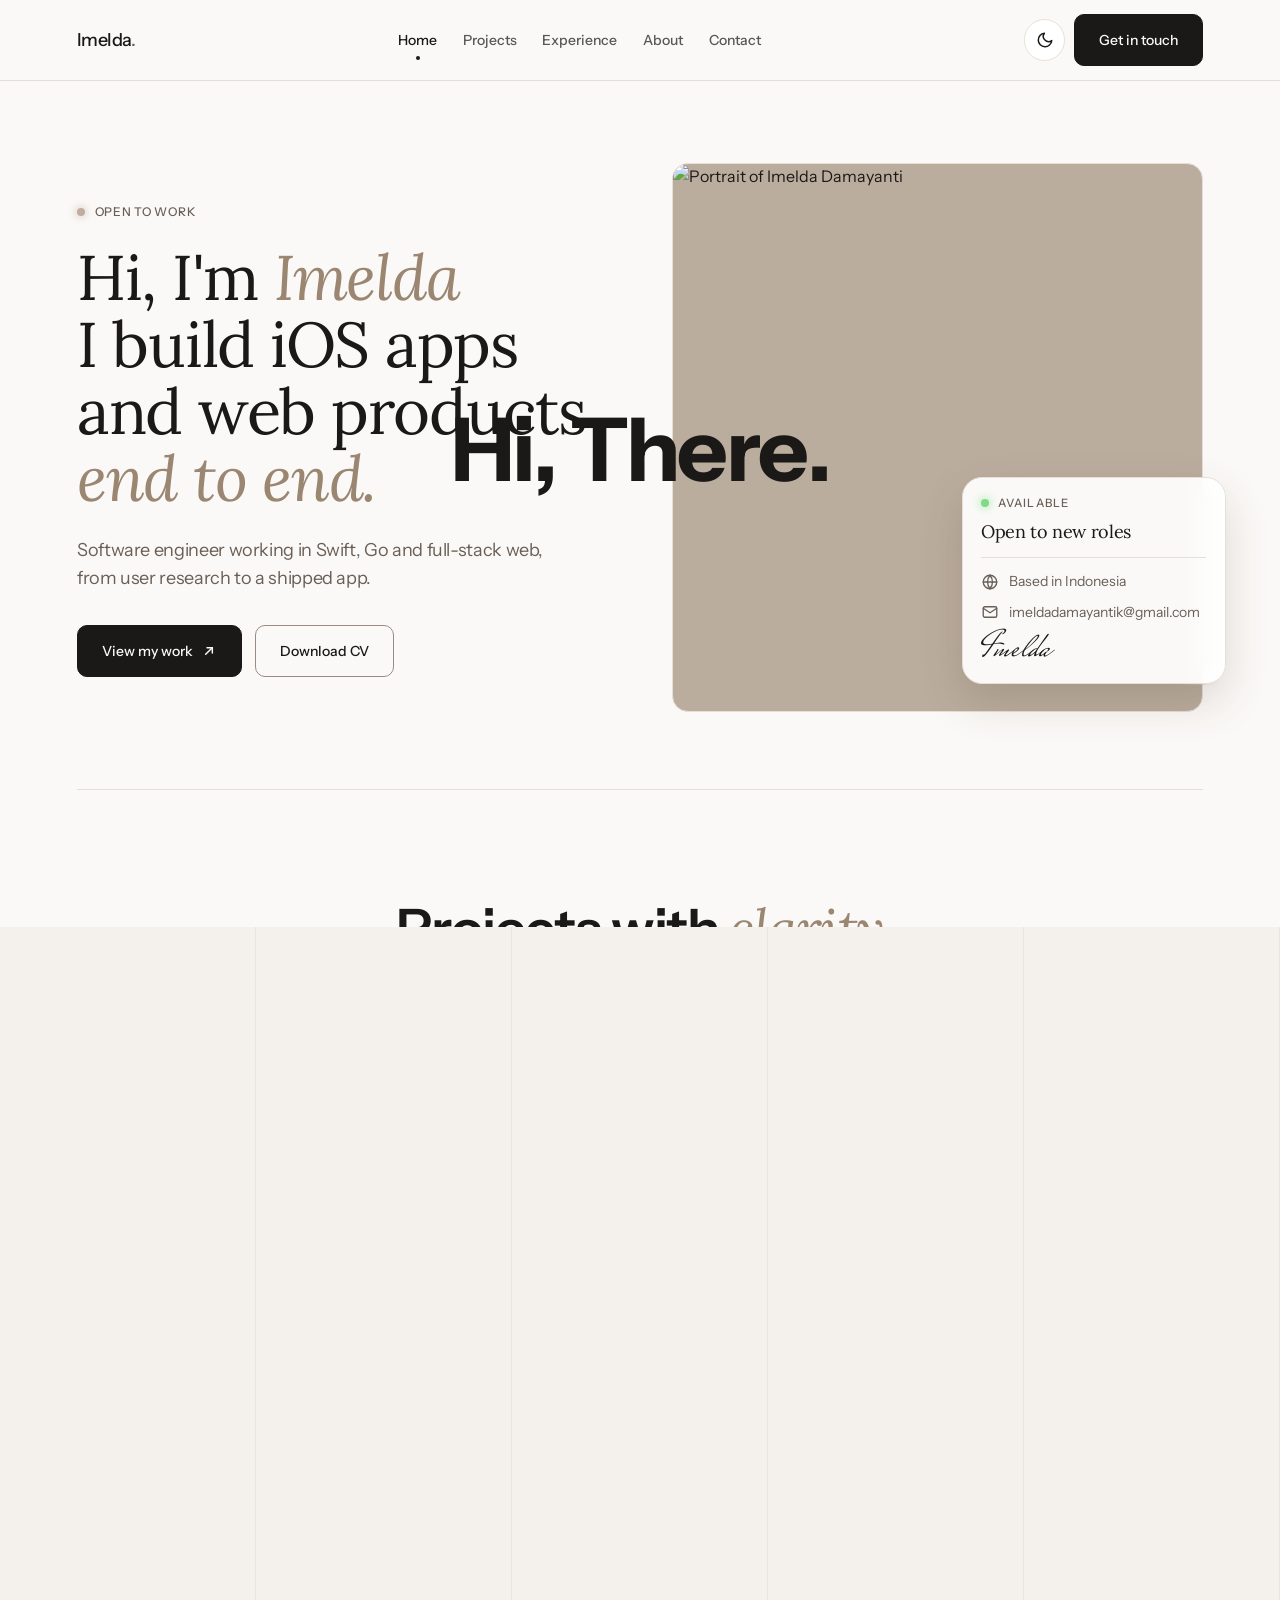
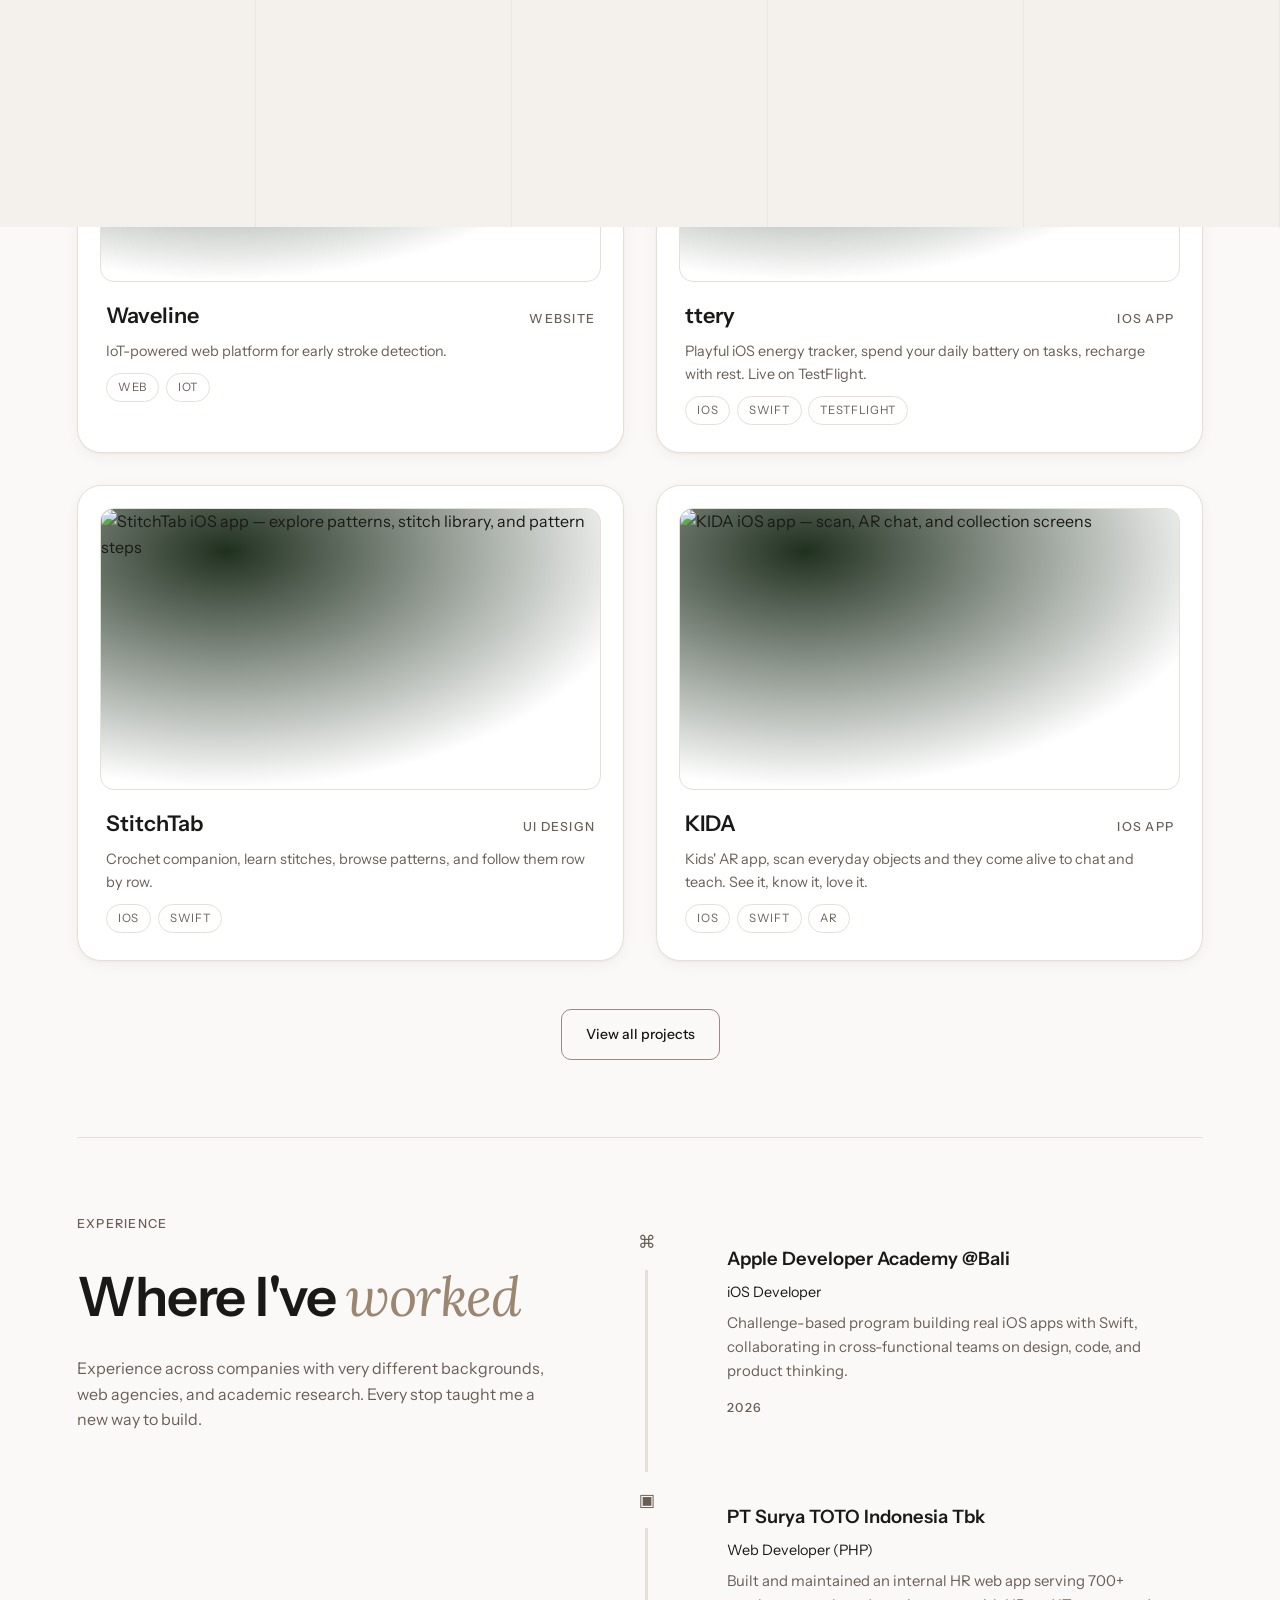
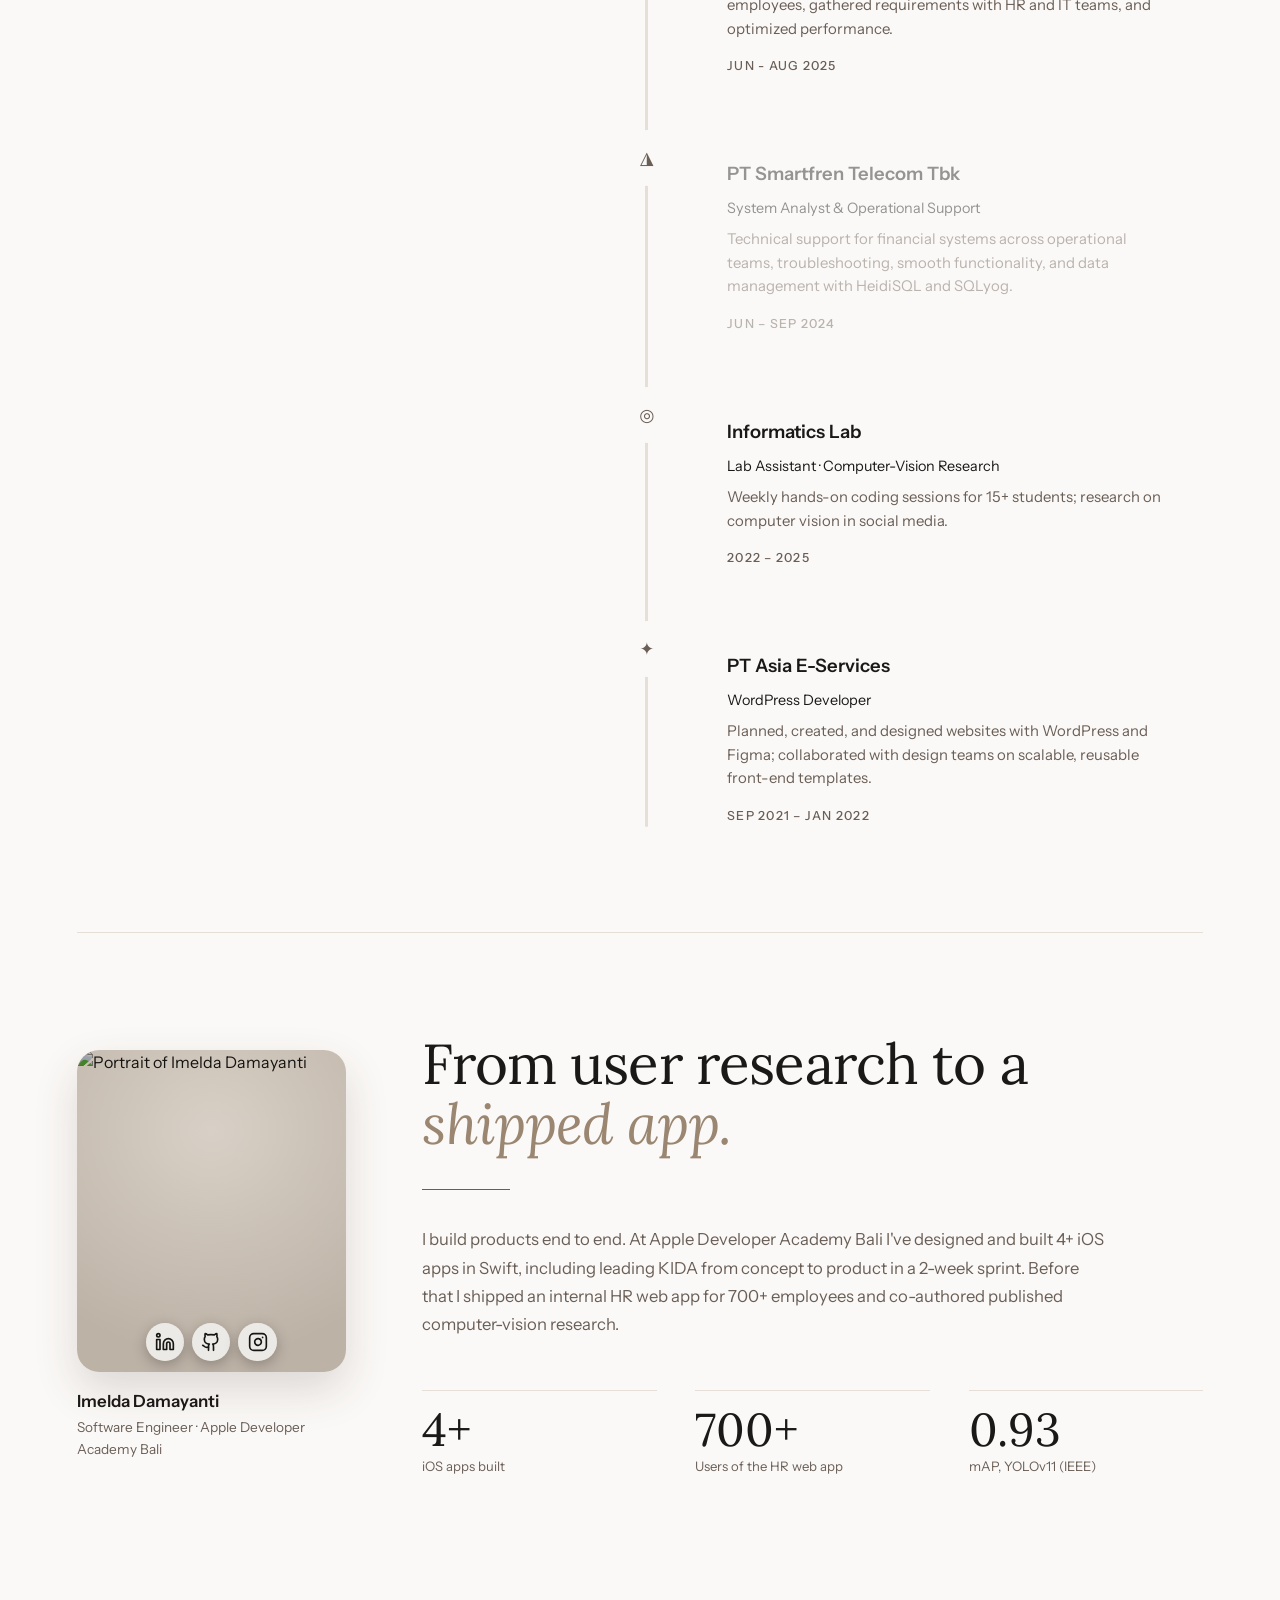
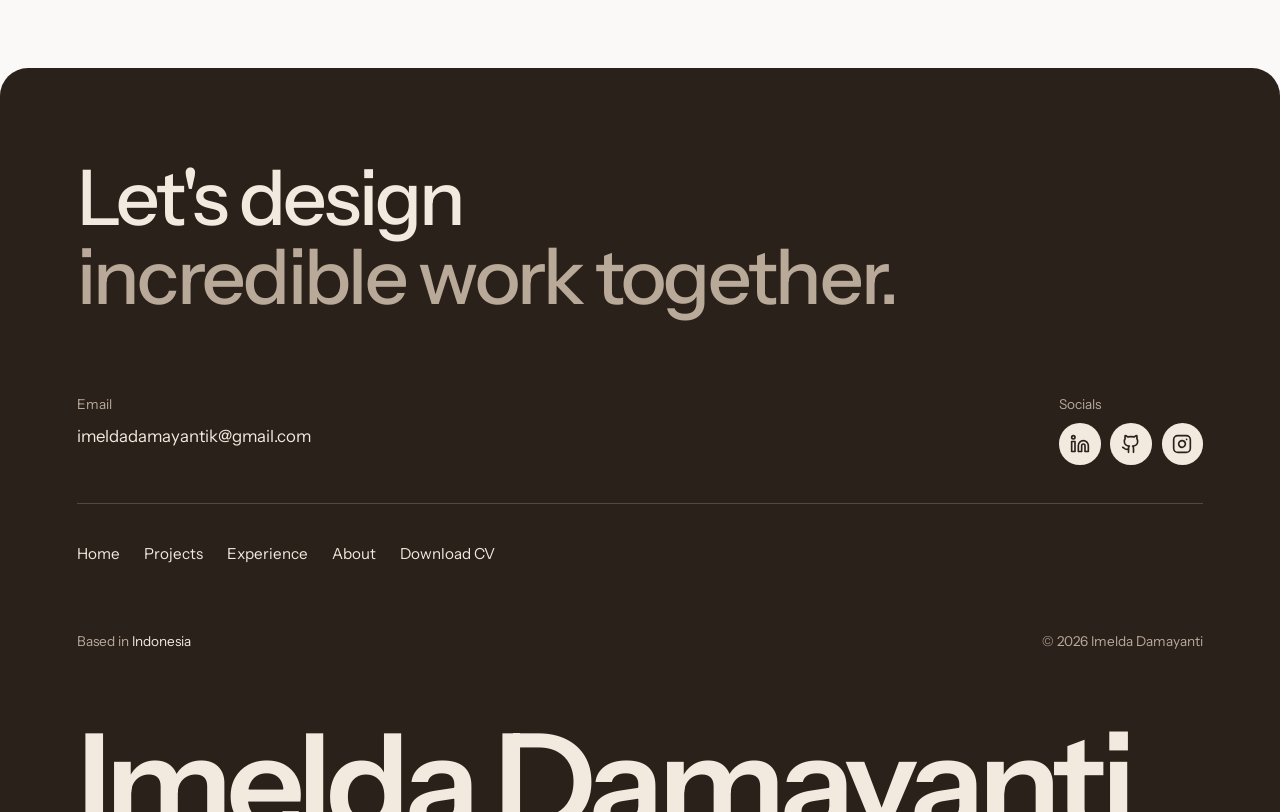
==== commit 266d2d01: "Update Color" ====
--- a/index.html
+++ b/index.html
@@ -1,5 +1,5 @@
 <!DOCTYPE html>
-<html lang="en">
+<html lang="en" data-theme="light">
 <head>
   <meta charset="UTF-8" />
   <meta name="viewport" content="width=device-width, initial-scale=1.0" />
@@ -14,8 +14,12 @@
   <link rel="apple-touch-icon" href="assets/apple-touch-icon.png" />
   <link rel="preconnect" href="https://fonts.googleapis.com" />
   <link rel="preconnect" href="https://fonts.gstatic.com" crossorigin />
-  <link href="https://fonts.googleapis.com/css2?family=Inter:wght@400;500;600;700&family=Instrument+Serif:ital@0;1&display=swap" rel="stylesheet" />
-  <link rel="stylesheet" href="css/style.css?v=29" />
+  <link href="https://fonts.googleapis.com/css2?family=Lora:ital,wght@0,400;0,500;1,400&family=Instrument+Sans:wght@400;500;600;700&family=Mrs+Saint+Delafield&display=swap" rel="stylesheet" />
+  <link rel="stylesheet" href="css/style.css?v=63" />
+  <script>
+    /* apply the saved theme before first paint so there is no dark -> light flash */
+    try { var t = localStorage.getItem("theme"); if (t === "light" || t === "dark") document.documentElement.dataset.theme = t; } catch (e) {}
+  </script>
 </head>
 <body>
 
@@ -30,51 +34,77 @@
   <header class="nav">
     <a class="nav__logo" href="#home">Imelda<span class="accent">.</span></a>
     <nav class="nav__links" aria-label="Primary">
-      <a href="#about">About</a>
+      <a href="#home">Home</a>
       <a href="#projects">Projects</a>
       <a href="#experience">Experience</a>
-      <a href="#services">Services</a>
+      <a href="#about">About</a>
+      <!-- <a href="#services">Services</a> -->
       <a href="#contact">Contact</a>
     </nav>
-    <a class="btn" href="mailto:imeldadamayantik@gmail.com">Get in touch</a>
+    <div class="nav__actions">
+      <button class="theme-toggle" id="themeToggle" type="button" aria-label="Switch to light mode">
+        <svg class="icon-sun" width="18" height="18" viewBox="0 0 24 24" fill="none" stroke="currentColor" stroke-width="2" stroke-linecap="round" stroke-linejoin="round" aria-hidden="true"><circle cx="12" cy="12" r="4" /><path d="M12 2v2M12 20v2M4.93 4.93l1.41 1.41M17.66 17.66l1.41 1.41M2 12h2M20 12h2M4.93 19.07l1.41-1.41M17.66 6.34l1.41-1.41" /></svg>
+        <svg class="icon-moon" width="18" height="18" viewBox="0 0 24 24" fill="none" stroke="currentColor" stroke-width="2" stroke-linecap="round" stroke-linejoin="round" aria-hidden="true"><path d="M21 12.79A9 9 0 1 1 11.21 3 7 7 0 0 0 21 12.79z" /></svg>
+      </button>
+      <a class="btn" href="mailto:imeldadamayantik@gmail.com">Get in touch</a>
+    </div>
     <button class="nav__burger" id="burger" aria-label="Menu" aria-expanded="false">
       <span></span><span></span>
     </button>
   </header>
 
   <nav class="mobile-menu" id="mobileMenu" aria-label="Mobile">
-    <a href="#about">About</a>
+    <a href="#home">Home</a>
     <a href="#projects">Projects</a>
     <a href="#experience">Experience</a>
-    <a href="#services">Services</a>
+    <a href="#about">About</a>
+    <!-- <a href="#services">Services</a> -->
     <a href="#contact">Contact</a>
     <a class="btn mobile-menu__btn" href="mailto:imeldadamayantik@gmail.com">Get in touch</a>
   </nav>
 
   <main id="home">
 
-    <!-- ======= HERO (centered) ======= -->
-    <section class="hero hero--centered card-surface">
-      <span class="hero__sparkle hero__sparkle--1" aria-hidden="true">✦</span>
-      <span class="hero__sparkle hero__sparkle--2" aria-hidden="true">✧</span>
-      <span class="hero__sparkle hero__sparkle--4" aria-hidden="true">✦</span>
-      <span class="hero__sparkle hero__sparkle--3" aria-hidden="true">✧</span>
-
+    <!-- ======= HERO (split: text + portrait with status card) ======= -->
+    <section class="hero hero--split">
       <div class="hero__text">
-        <!-- <span class="hero__badge reveal">
-          <span class="dot" aria-hidden="true"></span>
-          Available for work — I reply fast.
-        </span> -->
-       
-        <p class="hero__role reveal"><em>Developer &amp; AI Enthusiast</em></p>
-        <h1 class="reveal">I'm Imelda</h1>
-        <p class="reveal">
-         A passionate web and app developer focused on building modern, scalable, and reliable products. I care about shipping high quality, responsive apps and collaborating well with the people I build with.
+        <p class="hero__eyebrow reveal"><span class="dot" aria-hidden="true"></span>Open to work</p>
+        <h1 class="reveal">
+          <span class="hero__line">Hi, I'm <em>Imelda</em></span>
+          <span class="hero__line">I build iOS apps</span>
+          <span class="hero__line">and web products</span>
+          <span class="hero__line"><em>end to end.</em></span>
+        </h1>
+        <p class="hero__lead reveal">
+          Software engineer working in Swift, Go and full-stack web, from user research to a shipped app.
         </p>
         <div class="hero__actions reveal">
-          <a class="btn" href="#projects">View projects</a>
+          <a class="btn" href="#projects">View my work
+            <svg width="16" height="16" viewBox="0 0 24 24" fill="none" stroke="currentColor" stroke-width="2.2" stroke-linecap="round" stroke-linejoin="round" aria-hidden="true"><path d="M7 17 17 7" /><path d="M9 7h8v8" /></svg>
+          </a>
           <a class="btn btn--ghost" href="assets/CV_ImeldaDamayanti.pdf" target="_blank" rel="noopener">Download CV</a>
         </div>
+      </div>
+
+      <div class="hero__visual reveal">
+        <div class="hero__photo">
+          <img src="assets/photo.png" alt="Portrait of Imelda Damayanti" width="427" height="585" />
+        </div>
+        <aside class="hero__status" aria-label="Availability">
+          <p class="hero__status-tag"><span class="dot" aria-hidden="true"></span>Available</p>
+          <p class="hero__status-title">Open to new roles</p>
+          <ul class="hero__status-list">
+            <li>
+              <svg width="18" height="18" viewBox="0 0 24 24" fill="none" stroke="currentColor" stroke-width="1.8" stroke-linecap="round" stroke-linejoin="round" aria-hidden="true"><circle cx="12" cy="12" r="9" /><path d="M3 12h18" /><path d="M12 3a14 14 0 0 1 0 18" /><path d="M12 3a14 14 0 0 0 0 18" /></svg>
+              Based in Indonesia
+            </li>
+            <li>
+              <svg width="18" height="18" viewBox="0 0 24 24" fill="none" stroke="currentColor" stroke-width="1.8" stroke-linecap="round" stroke-linejoin="round" aria-hidden="true"><rect x="3" y="5" width="18" height="14" rx="2" /><path d="m3 7 9 6 9-6" /></svg>
+              <a href="mailto:imeldadamayantik@gmail.com">imeldadamayantik@gmail.com</a>
+            </li>
+          </ul>
+          <p class="hero__signature" aria-hidden="true">Imelda</p>
+        </aside>
       </div>
     </section>
 
@@ -87,7 +117,7 @@
     </div> -->
 
     <!-- ======= BENEFITS ======= -->
-    <section class="section" id="about">
+    <section class="section" id="why-me" hidden>
       <p class="label reveal">Why me</p>
       <h2 class="reveal">Discover what I <em>bring</em></h2>
       <p class="section__sub reveal">
@@ -113,75 +143,110 @@
       </div>
     </section>
 
+    <!-- ======= WORKS (stacking cards: each pins, the next slides over it) ======= -->
+    <section class="works" id="works" hidden>
+      <div class="works__head">
+        <div>
+          <p class="works__eyebrow reveal">Works</p>
+          <h2 class="reveal">Products I've <em>built</em></h2>
+        </div>
+        <p class="works__desc reveal">
+          iOS apps, web platforms, and interfaces, each taken from user research to something people can open and use.
+        </p>
+      </div>
+      <div class="works__stack">
+        <article class="work" style="--i:0">
+          <div class="work__body">
+            <p class="work__index">01 / 06</p>
+            <div>
+              <h3 class="work__title">Stocarbon</h3>
+              <p class="work__cat">Website</p>
+              <p class="work__desc">First crowd platform for carbon stock in Indonesia, connecting landowners with companies offsetting emissions.</p>
+              <ul class="work__tags" aria-label="Tags"><li>Web</li><li>Landing Page</li></ul>
+            </div>
+            <a class="work__link" href="https://stocarbon-landing.vercel.app/" target="_blank" rel="noopener">View project <svg width="16" height="16" viewBox="0 0 24 24" fill="none" stroke="currentColor" stroke-width="2.2" stroke-linecap="round" stroke-linejoin="round" aria-hidden="true"><path d="M7 17 17 7" /><path d="M9 7h8v8" /></svg></a>
+          </div>
+          <a class="work__media" href="https://stocarbon-landing.vercel.app/" target="_blank" rel="noopener" tabindex="-1" aria-hidden="true"><img src="assets/images/stocarbon.jpg" alt="" loading="lazy" /></a>
+        </article>
+        <article class="work work--light" style="--i:1">
+          <div class="work__body">
+            <p class="work__index">02 / 06</p>
+            <div>
+              <h3 class="work__title">Budget-in Aja</h3>
+              <p class="work__cat">Website</p>
+              <p class="work__desc">A web app that helps students plan budget-friendly meals for the week.</p>
+              <ul class="work__tags" aria-label="Tags"><li>Golang</li><li>MySQL</li><li>HTML</li><li>CSS</li><li>JS</li></ul>
+            </div>
+            <a class="work__link" href="https://budget-in-aja.vercel.app/" target="_blank" rel="noopener">View project <svg width="16" height="16" viewBox="0 0 24 24" fill="none" stroke="currentColor" stroke-width="2.2" stroke-linecap="round" stroke-linejoin="round" aria-hidden="true"><path d="M7 17 17 7" /><path d="M9 7h8v8" /></svg></a>
+          </div>
+          <a class="work__media" href="https://budget-in-aja.vercel.app/" target="_blank" rel="noopener" tabindex="-1" aria-hidden="true"><img src="assets/images/budgetin.jpg" alt="" loading="lazy" /></a>
+        </article>
+        <article class="work" style="--i:2">
+          <div class="work__body">
+            <p class="work__index">03 / 06</p>
+            <div>
+              <h3 class="work__title">Waveline</h3>
+              <p class="work__cat">Website</p>
+              <p class="work__desc">IoT-powered web platform for early stroke detection.</p>
+              <ul class="work__tags" aria-label="Tags"><li>Web</li><li>IoT</li></ul>
+            </div>
+            <a class="work__link" href="https://wavelineaja.vercel.app/" target="_blank" rel="noopener">View project <svg width="16" height="16" viewBox="0 0 24 24" fill="none" stroke="currentColor" stroke-width="2.2" stroke-linecap="round" stroke-linejoin="round" aria-hidden="true"><path d="M7 17 17 7" /><path d="M9 7h8v8" /></svg></a>
+          </div>
+          <a class="work__media" href="https://wavelineaja.vercel.app/" target="_blank" rel="noopener" tabindex="-1" aria-hidden="true"><img src="assets/images/waveline.jpg" alt="" loading="lazy" /></a>
+        </article>
+        <article class="work work--light" style="--i:3">
+          <div class="work__body">
+            <p class="work__index">04 / 06</p>
+            <div>
+              <h3 class="work__title">ttery</h3>
+              <p class="work__cat">iOS App</p>
+              <p class="work__desc">Playful iOS energy tracker, spend your daily battery on tasks, recharge with rest. Live on TestFlight.</p>
+              <ul class="work__tags" aria-label="Tags"><li>iOS</li><li>Swift</li><li>TestFlight</li></ul>
+            </div>
+            <a class="work__link" href="https://testflight.apple.com/join/XCR6herP" target="_blank" rel="noopener">View project <svg width="16" height="16" viewBox="0 0 24 24" fill="none" stroke="currentColor" stroke-width="2.2" stroke-linecap="round" stroke-linejoin="round" aria-hidden="true"><path d="M7 17 17 7" /><path d="M9 7h8v8" /></svg></a>
+          </div>
+          <a class="work__media" href="https://testflight.apple.com/join/XCR6herP" target="_blank" rel="noopener" tabindex="-1" aria-hidden="true"><img src="assets/images/ttery.jpg" alt="" loading="lazy" /></a>
+        </article>
+        <article class="work" style="--i:4">
+          <div class="work__body">
+            <p class="work__index">05 / 06</p>
+            <div>
+              <h3 class="work__title">StitchTab</h3>
+              <p class="work__cat">UI Design</p>
+              <p class="work__desc">Crochet companion, learn stitches, browse patterns, and follow them row by row.</p>
+              <ul class="work__tags" aria-label="Tags"><li>iOS</li><li>Swift</li></ul>
+            </div>
+            <a class="work__link" href="https://github.com/imeldamayanti" target="_blank" rel="noopener">View project <svg width="16" height="16" viewBox="0 0 24 24" fill="none" stroke="currentColor" stroke-width="2.2" stroke-linecap="round" stroke-linejoin="round" aria-hidden="true"><path d="M7 17 17 7" /><path d="M9 7h8v8" /></svg></a>
+          </div>
+          <a class="work__media" href="https://github.com/imeldamayanti" target="_blank" rel="noopener" tabindex="-1" aria-hidden="true"><img src="assets/images/stitchtab.jpg" alt="" loading="lazy" /></a>
+        </article>
+        <article class="work work--light" style="--i:5">
+          <div class="work__body">
+            <p class="work__index">06 / 06</p>
+            <div>
+              <h3 class="work__title">KIDA</h3>
+              <p class="work__cat">iOS App</p>
+              <p class="work__desc">Kids' AR app, scan everyday objects and they come alive to chat and teach. See it, know it, love it.</p>
+              <ul class="work__tags" aria-label="Tags"><li>iOS</li><li>Swift</li><li>AR</li></ul>
+            </div>
+            <a class="work__link" href="https://portfolio-updated-one-gules.vercel.app/" target="_blank" rel="noopener">View project <svg width="16" height="16" viewBox="0 0 24 24" fill="none" stroke="currentColor" stroke-width="2.2" stroke-linecap="round" stroke-linejoin="round" aria-hidden="true"><path d="M7 17 17 7" /><path d="M9 7h8v8" /></svg></a>
+          </div>
+          <a class="work__media" href="https://portfolio-updated-one-gules.vercel.app/" target="_blank" rel="noopener" tabindex="-1" aria-hidden="true"><img src="assets/images/kida.jpg?v=2" alt="" loading="lazy" /></a>
+        </article>
+      </div>
+    </section>
+
     <!-- ======= PROJECTS ======= -->
     <section class="section" id="projects">
-      <p class="label reveal">Selected work</p>
+      <!-- <p class="label reveal">Selected work</p> -->
       <h2 class="reveal">Projects with <em>clarity</em></h2>
       <p class="section__sub reveal">
         A curated collection of web, AI, and design work.
       </p>
-      <div class="grid-2">
-        <article class="proj proj--card reveal">
-          <a class="proj__media" href="https://stocarbon-landing.vercel.app/" target="_blank" rel="noopener"><img src="assets/images/stocarbon.jpg" alt="Stocarbon landing page" loading="lazy" /><span class="proj__title-hover">Stocarbon</span><span class="proj__arrow" aria-hidden="true"><svg width="18" height="18" viewBox="0 0 24 24" fill="none" stroke="currentColor" stroke-width="2.2" stroke-linecap="round" stroke-linejoin="round"><path d="M7 17 17 7" /><path d="M9 7h8v8" /></svg></span></a>
-          <div class="proj__body">
-            <div class="proj__meta"><h3>Stocarbon</h3><span class="label">Website</span></div>
-            <p class="proj__desc">First crowd platform for carbon stock in Indonesia, connecting landowners with companies offsetting emissions.</p>
-            <ul class="proj__stack" aria-label="Tags">
-              <li>Web</li><li>Landing Page</li>
-            </ul>
-          </div>
-        </article>
-        <article class="proj proj--card reveal">
-          <a class="proj__media" href="https://budget-in-aja.vercel.app/" target="_blank" rel="noopener"><img src="assets/images/budgetin.jpg" alt="Budget-in Aja homepage" loading="lazy" /><span class="proj__title-hover">Budget-in Aja</span><span class="proj__arrow" aria-hidden="true"><svg width="18" height="18" viewBox="0 0 24 24" fill="none" stroke="currentColor" stroke-width="2.2" stroke-linecap="round" stroke-linejoin="round"><path d="M7 17 17 7" /><path d="M9 7h8v8" /></svg></span></a>
-          <div class="proj__body">
-            <div class="proj__meta"><h3>Budget-in Aja</h3><span class="label">Website</span></div>
-            <p class="proj__desc">A web app that helps students plan budget-friendly meals for the week.</p>
-            <ul class="proj__stack" aria-label="Tags">
-              <li>Golang</li><li>MySQL</li><li>HTML</li><li>CSS</li><li>JS</li>
-            </ul>
-          </div>
-        </article>
-        <article class="proj proj--card reveal">
-          <a class="proj__media" href="https://wavelineaja.vercel.app/" target="_blank" rel="noopener"><img src="assets/images/waveline.jpg" alt="Waveline stroke-detection website" loading="lazy" /><span class="proj__title-hover">Waveline</span><span class="proj__arrow" aria-hidden="true"><svg width="18" height="18" viewBox="0 0 24 24" fill="none" stroke="currentColor" stroke-width="2.2" stroke-linecap="round" stroke-linejoin="round"><path d="M7 17 17 7" /><path d="M9 7h8v8" /></svg></span></a>
-          <div class="proj__body">
-            <div class="proj__meta"><h3>Waveline</h3><span class="label">Website</span></div>
-            <p class="proj__desc">IoT-powered web platform for early stroke detection.</p>
-            <ul class="proj__stack" aria-label="Tags">
-              <li>Web</li><li>IoT</li>
-            </ul>
-          </div>
-        </article>
-        <article class="proj proj--card reveal">
-          <a class="proj__media" href="https://testflight.apple.com/join/XCR6herP" target="_blank" rel="noopener"><img src="assets/images/ttery.jpg" alt="ttery iOS app — settings, logo, and pick-a-task screens" loading="lazy" /><span class="proj__title-hover">ttery</span><span class="proj__arrow" aria-hidden="true"><svg width="18" height="18" viewBox="0 0 24 24" fill="none" stroke="currentColor" stroke-width="2.2" stroke-linecap="round" stroke-linejoin="round"><path d="M7 17 17 7" /><path d="M9 7h8v8" /></svg></span></a>
-          <div class="proj__body">
-            <div class="proj__meta"><h3>ttery</h3><span class="label">iOS App</span></div>
-            <p class="proj__desc">Playful iOS energy tracker, spend your daily battery on tasks, recharge with rest. Live on TestFlight.</p>
-            <ul class="proj__stack" aria-label="Tags">
-              <li>iOS</li><li>Swift</li><li>TestFlight</li>
-            </ul>
-          </div>
-        </article>
-        <article class="proj proj--card reveal">
-          <a class="proj__media" href="https://github.com/imeldamayanti" target="_blank" rel="noopener"><img src="assets/images/stitchtab.jpg" alt="StitchTab iOS app — explore patterns, stitch library, and pattern steps" loading="lazy" /><span class="proj__title-hover">StitchTab</span><span class="proj__arrow" aria-hidden="true"><svg width="18" height="18" viewBox="0 0 24 24" fill="none" stroke="currentColor" stroke-width="2.2" stroke-linecap="round" stroke-linejoin="round"><path d="M7 17 17 7" /><path d="M9 7h8v8" /></svg></span></a>
-          <div class="proj__body">
-            <div class="proj__meta"><h3>StitchTab</h3><span class="label">UI Design</span></div>
-            <p class="proj__desc">Crochet companion, learn stitches, browse patterns, and follow them row by row.</p>
-            <ul class="proj__stack" aria-label="Tags">
-              <li>iOS</li><li>Swift</li>
-            </ul>
-          </div>
-        </article>
-        <article class="proj proj--card reveal">
-          <a class="proj__media" href="https://portfolio-updated-one-gules.vercel.app/" target="_blank" rel="noopener"><img src="assets/images/kida.jpg?v=2" alt="KIDA iOS app — scan, AR chat, and collection screens" loading="lazy" /><span class="proj__title-hover">KIDA</span><span class="proj__arrow" aria-hidden="true"><svg width="18" height="18" viewBox="0 0 24 24" fill="none" stroke="currentColor" stroke-width="2.2" stroke-linecap="round" stroke-linejoin="round"><path d="M7 17 17 7" /><path d="M9 7h8v8" /></svg></span></a>
-          <div class="proj__body">
-            <div class="proj__meta"><h3>KIDA</h3><span class="label">iOS App</span></div>
-            <p class="proj__desc">Kids' AR app, scan everyday objects and they come alive to chat and teach. See it, know it, love it.</p>
-            <ul class="proj__stack" aria-label="Tags">
-              <li>iOS</li><li>Swift</li><li>AR</li>
-            </ul>
-          </div>
-        </article>
-       
+      <div class="grid-2" id="projectGrid" data-projects="featured"></div>
+      <noscript><p class="section__sub">Enable JavaScript to see the projects, or visit <a href="https://github.com/imeldamayanti" rel="noopener">my GitHub</a>.</p></noscript>
+      <div class="proj-more">
+        <a class="btn btn--ghost" href="projects.html">View all projects</a>
       </div>
     </section>
 
@@ -246,8 +311,115 @@
       </ol>
     </section>
 
+    <!-- ======= ABOUT (portrait + bio + proof numbers) ======= -->
+    <section class="about" id="about">
+      <figure class="about__figure reveal">
+        <div class="about__photo">
+          <img src="assets/images/portrait.jpg" alt="Portrait of Imelda Damayanti" width="876" height="1200" loading="lazy" />
+          <ul class="about__social" aria-label="Social links">
+            <li><a href="https://www.linkedin.com/in/imeldadamayanti/" target="_blank" rel="noopener" aria-label="LinkedIn"><svg width="20" height="20" viewBox="0 0 24 24" fill="none" stroke="currentColor" stroke-width="2" stroke-linecap="round" stroke-linejoin="round" aria-hidden="true"><path d="M16 8a6 6 0 0 1 6 6v7h-4v-7a2 2 0 0 0-2-2 2 2 0 0 0-2 2v7h-4v-7a6 6 0 0 1 6-6z" /><rect x="2" y="9" width="4" height="12" /><circle cx="4" cy="4" r="2" /></svg></a></li>
+            <li><a href="https://github.com/imeldamayanti" target="_blank" rel="noopener" aria-label="GitHub"><svg width="20" height="20" viewBox="0 0 24 24" fill="none" stroke="currentColor" stroke-width="2" stroke-linecap="round" stroke-linejoin="round" aria-hidden="true"><path d="M15 22v-4a4.8 4.8 0 0 0-1-3.5c3 0 6-2 6-5.5.08-1.25-.27-2.48-1-3.5.28-1.15.28-2.35 0-3.5 0 0-1 0-3 1.5-2.64-.5-5.36-.5-8 0C6 2 5 2 5 2c-.3 1.15-.3 2.35 0 3.5A5.403 5.403 0 0 0 4 9c0 3.5 3 5.5 6 5.5-.39.49-.68 1.05-.85 1.65-.17.6-.22 1.23-.15 1.85v4" /><path d="M9 18c-4.51 2-5-2-7-2" /></svg></a></li>
+            <li><a href="https://www.instagram.com/imelda_d_/" target="_blank" rel="noopener" aria-label="Instagram"><svg width="20" height="20" viewBox="0 0 24 24" fill="none" stroke="currentColor" stroke-width="2" stroke-linecap="round" stroke-linejoin="round" aria-hidden="true"><rect x="2" y="2" width="20" height="20" rx="5" ry="5" /><path d="M16 11.37A4 4 0 1 1 12.63 8 4 4 0 0 1 16 11.37z" /><line x1="17.5" y1="6.5" x2="17.51" y2="6.5" /></svg></a></li>
+          </ul>
+        </div>
+        <figcaption>
+          <strong>Imelda Damayanti</strong>
+          <span>Software Engineer · Apple Developer Academy Bali</span>
+        </figcaption>
+      </figure>
+      <div class="about__text">
+        <!-- <p class="about__eyebrow reveal">About Imelda</p> -->
+        <h2 class="reveal">From user research to a <em>shipped app.</em></h2>
+        <span class="about__rule reveal" aria-hidden="true"></span>
+        <p class="about__bio reveal">
+          I build products end to end. At Apple Developer Academy Bali I've designed and built 4+ iOS apps in Swift, including leading KIDA from concept to product in a 2-week sprint. Before that I shipped an internal HR web app for 700+ employees and co-authored published computer-vision research.
+        </p>
+        <ul class="about__stats reveal" aria-label="Highlights">
+          <li><span class="about__num">4+</span><span class="about__label">iOS apps built</span></li>
+          <li><span class="about__num">700+</span><span class="about__label">Users of the HR web app</span></li>
+          <li><span class="about__num">0.93</span><span class="about__label">mAP, YOLOv11 (IEEE)</span></li>
+        </ul>
+      </div>
+    </section>
+
+    <!-- ======= ENGINEERING TOOLKIT ======= -->
+    <section class="toolkit" id="toolkit" hidden>
+      <div class="toolkit__main">
+        <h2 class="reveal">Engineering <em>Toolkit</em></h2>
+        <p class="toolkit__sub reveal">My tech stack</p>
+        <ul class="toolkit__grid" aria-label="Tech stack">
+            <li class="tool reveal">
+              <span class="tool__icon"><img src="https://cdn.jsdelivr.net/gh/devicons/devicon@v2.16.0/icons/swift/swift-original.svg" alt="" width="36" height="36" loading="lazy" /></span>
+              <span class="tool__name">Swift</span>
+            </li>
+            <li class="tool reveal">
+              <span class="tool__icon"><img src="https://cdn.jsdelivr.net/gh/devicons/devicon@v2.16.0/icons/go/go-original.svg" alt="" width="36" height="36" loading="lazy" /></span>
+              <span class="tool__name">Go</span>
+            </li>
+            <li class="tool reveal">
+              <span class="tool__icon"><img src="https://cdn.jsdelivr.net/gh/devicons/devicon@v2.16.0/icons/python/python-original.svg" alt="" width="36" height="36" loading="lazy" /></span>
+              <span class="tool__name">Python</span>
+            </li>
+            <li class="tool reveal">
+              <span class="tool__icon"><img src="https://cdn.jsdelivr.net/gh/devicons/devicon@v2.16.0/icons/javascript/javascript-original.svg" alt="" width="36" height="36" loading="lazy" /></span>
+              <span class="tool__name">JavaScript</span>
+            </li>
+            <li class="tool reveal">
+              <span class="tool__icon"><img src="https://cdn.jsdelivr.net/gh/devicons/devicon@v2.16.0/icons/php/php-original.svg" data-dim alt="" width="36" height="36" loading="lazy" /></span>
+              <span class="tool__name">PHP</span>
+            </li>
+            <li class="tool reveal">
+              <span class="tool__icon"><img src="https://cdn.jsdelivr.net/gh/devicons/devicon@v2.16.0/icons/mysql/mysql-original.svg" data-dim alt="" width="36" height="36" loading="lazy" /></span>
+              <span class="tool__name">MySQL</span>
+            </li>
+            <li class="tool reveal">
+              <span class="tool__icon"><img src="https://cdn.jsdelivr.net/gh/devicons/devicon@v2.16.0/icons/cplusplus/cplusplus-original.svg" alt="" width="36" height="36" loading="lazy" /></span>
+              <span class="tool__name">C++</span>
+            </li>
+            <li class="tool reveal">
+              <span class="tool__icon"><img src="https://cdn.jsdelivr.net/gh/devicons/devicon@v2.16.0/icons/wordpress/wordpress-plain.svg" data-dim alt="" width="36" height="36" loading="lazy" /></span>
+              <span class="tool__name">WordPress</span>
+            </li>
+            <li class="tool reveal">
+              <span class="tool__icon"><img src="https://cdn.jsdelivr.net/gh/devicons/devicon@v2.16.0/icons/figma/figma-original.svg" alt="" width="36" height="36" loading="lazy" /></span>
+              <span class="tool__name">Figma</span>
+            </li>
+            <li class="tool reveal">
+              <span class="tool__icon"><img src="https://cdn.jsdelivr.net/gh/devicons/devicon@v2.16.0/icons/git/git-original.svg" alt="" width="36" height="36" loading="lazy" /></span>
+              <span class="tool__name">Git</span>
+            </li>
+        </ul>
+      </div>
+      <ul class="toolkit__caps" aria-label="What I work on">
+          <li class="reveal">
+            <span class="cap__glyph" aria-hidden="true">{ }</span>
+            <span class="cap__text"><span class="cap__title">Full-stack web</span><span class="cap__sub">Go, PHP, MySQL, JavaScript</span></span>
+          </li>
+          <li class="reveal">
+            <span class="cap__glyph" aria-hidden="true">⌘</span>
+            <span class="cap__text"><span class="cap__title">iOS development</span><span class="cap__sub">Swift, SwiftUI, Core ML</span></span>
+          </li>
+          <li class="reveal">
+            <span class="cap__glyph" aria-hidden="true">◎</span>
+            <span class="cap__text"><span class="cap__title">Computer vision & ML</span><span class="cap__sub">YOLOv11, Create ML</span></span>
+          </li>
+          <li class="reveal">
+            <span class="cap__glyph" aria-hidden="true">◮</span>
+            <span class="cap__text"><span class="cap__title">Databases & SQL</span><span class="cap__sub">Query design, data validation</span></span>
+          </li>
+          <li class="reveal">
+            <span class="cap__glyph" aria-hidden="true">✦</span>
+            <span class="cap__text"><span class="cap__title">UI/UX design</span><span class="cap__sub">Figma, prototyping</span></span>
+          </li>
+          <li class="reveal">
+            <span class="cap__glyph" aria-hidden="true">▣</span>
+            <span class="cap__text"><span class="cap__title">AI-assisted development</span><span class="cap__sub">Claude Code, Codex</span></span>
+          </li>
+      </ul>
+    </section>
+
     <!-- ======= SERVICES ======= -->
-    <section class="section" id="services">
+    <section class="section" id="services" hidden>
       <p class="label reveal">Services</p>
       <h2 class="reveal">What I <em>do</em></h2>
       <p class="section__sub reveal">
@@ -308,7 +480,7 @@
     </section> -->
 
     <!-- ======= CONTACT ======= -->
-    <section class="section section--cta card-surface" id="contact">
+    <section class="section section--cta card-surface" id="contact-card" hidden>
       <h2 class="reveal">Let's work <em>together</em></h2>
       <p class="section__sub reveal">
         Have a question, a role, or want to chat about tech, AI & design,
@@ -322,7 +494,7 @@
 
   </main>
 
-  <footer class="footer">
+  <footer class="footer" hidden>
     <span class="label">© 2026 Imelda Damayanti</span>
     <nav class="footer__links" aria-label="Social">
       <a href="https://www.linkedin.com/in/imeldadamayanti/" target="_blank" rel="noopener">LinkedIn</a>
@@ -332,6 +504,49 @@
     <a class="label" href="#home">Back to top ↑</a>
   </footer>
 
-  <script src="js/main.js?v=22"></script>
+  <footer class="site-footer" id="contact">
+    <div class="site-footer__inner">
+      <h2 class="site-footer__title">
+        <span class="sr-only">Let's build something incredible together.</span>
+        <span aria-hidden="true">
+          Let's <span class="rotor"><span class="rotor__word is-on">build</span><span class="rotor__word">design</span><span class="rotor__word">ship</span><span class="rotor__word">create</span></span>
+          <span class="site-footer__title-muted">incredible work together.</span>
+        </span>
+      </h2>
+
+      <div class="site-footer__contact">
+        <div>
+          <p class="site-footer__label">Email</p>
+          <a class="site-footer__email" href="mailto:imeldadamayantik@gmail.com">imeldadamayantik@gmail.com</a>
+        </div>
+        <div class="site-footer__socials">
+          <p class="site-footer__label">Socials</p>
+          <ul>
+            <li><a href="https://www.linkedin.com/in/imeldadamayanti/" target="_blank" rel="noopener" aria-label="LinkedIn"><svg width="20" height="20" viewBox="0 0 24 24" fill="none" stroke="currentColor" stroke-width="2" stroke-linecap="round" stroke-linejoin="round" aria-hidden="true"><path d="M16 8a6 6 0 0 1 6 6v7h-4v-7a2 2 0 0 0-2-2 2 2 0 0 0-2 2v7h-4v-7a6 6 0 0 1 6-6z" /><rect x="2" y="9" width="4" height="12" /><circle cx="4" cy="4" r="2" /></svg></a></li>
+            <li><a href="https://github.com/imeldamayanti" target="_blank" rel="noopener" aria-label="GitHub"><svg width="20" height="20" viewBox="0 0 24 24" fill="none" stroke="currentColor" stroke-width="2" stroke-linecap="round" stroke-linejoin="round" aria-hidden="true"><path d="M15 22v-4a4.8 4.8 0 0 0-1-3.5c3 0 6-2 6-5.5.08-1.25-.27-2.48-1-3.5.28-1.15.28-2.35 0-3.5 0 0-1 0-3 1.5-2.64-.5-5.36-.5-8 0C6 2 5 2 5 2c-.3 1.15-.3 2.35 0 3.5A5.403 5.403 0 0 0 4 9c0 3.5 3 5.5 6 5.5-.39.49-.68 1.05-.85 1.65-.17.6-.22 1.23-.15 1.85v4" /><path d="M9 18c-4.51 2-5-2-7-2" /></svg></a></li>
+            <li><a href="https://www.instagram.com/imelda_d_/" target="_blank" rel="noopener" aria-label="Instagram"><svg width="20" height="20" viewBox="0 0 24 24" fill="none" stroke="currentColor" stroke-width="2" stroke-linecap="round" stroke-linejoin="round" aria-hidden="true"><rect x="2" y="2" width="20" height="20" rx="5" ry="5" /><path d="M16 11.37A4 4 0 1 1 12.63 8 4 4 0 0 1 16 11.37z" /><line x1="17.5" y1="6.5" x2="17.51" y2="6.5" /></svg></a></li>
+          </ul>
+        </div>
+      </div>
+
+      <nav class="site-footer__nav" aria-label="Footer">
+        <a href="#home">Home</a>
+        <a href="#projects">Projects</a>
+        <a href="#experience">Experience</a>
+        <a href="#about">About</a>
+        <a href="assets/CV_ImeldaDamayanti.pdf" target="_blank" rel="noopener">Download CV</a>
+      </nav>
+
+      <div class="site-footer__meta">
+        <p>Based in <span>Indonesia</span></p>
+        <p>© 2026 Imelda Damayanti</p>
+      </div>
+    </div>
+    <p class="site-footer__mark" aria-hidden="true">Imelda Damayanti</p>
+  </footer>
+
+
+  <script src="js/projects.js?v=1"></script>
+  <script src="js/main.js?v=26"></script>
 </body>
 </html>
--- a/css/style.css
+++ b/css/style.css
@@ -0,0 +1,1355 @@
+/* ============ TOKENS & RESET ============ */
+:root {
+  /* dark chocolate: warm near-black, not brown. every neutral leans warm instead of blue. */
+  --bg: #120e0c;
+  --surface: #181310;
+  --card: #1e1814;
+  --line: #2f2822;
+  --text: #f1ece6;
+  --muted: #a69c91;
+  --accent: #f1ece6;
+  --radius: 20px;
+  --font-sans: "Instrument Sans", system-ui, sans-serif;
+  --font-serif: "Lora", Georgia, serif;
+  --pad: clamp(2rem, 8.25vw, 10rem);   /* air from device edge (also used for vertical gaps) */
+  --content: 1152px;                   /* max width of page content */
+  /* horizontal gutter: fixed breathing room on small screens, and on wide screens
+     the extra space goes to the sides so content stays at --content, centered.
+     nav, hero, sections and footer all use it, so their edges line up. */
+  --gutter: max(clamp(1.5rem, 6vw, 5rem), calc((100vw - var(--content)) / 2));
+  --gap-y: clamp(1.5rem, 3vh, 3rem); /* vertical air above/below hero card */
+  --em: var(--muted);                  /* italic serif accent words in headings */
+  --btn-ghost-border: var(--line);
+  --shadow-card: 0 1px 2px rgba(0, 0, 0, 0.22), 0 4px 14px rgba(0, 0, 0, 0.16);
+  --shadow-md: 0 10px 32px rgba(0, 0, 0, 0.4);
+  --shadow-lg: 0 18px 48px rgba(0, 0, 0, 0.48);
+  --hero-photo-bg: radial-gradient(75% 60% at 50% 38%, #4a4038 0%, #2c241e 52%, #18120f 100%);
+  color-scheme: dark;
+}
+
+/* light theme: same tokens, warm off-white. toggled by js/main.js via data-theme */
+:root[data-theme="light"] {
+  --bg: #fbf9f7;
+  --surface: #f4f0eb;
+  --card: #ffffff;
+  --line: #e6dfd7;
+  --text: #1b1917;
+  --muted: #6a5f57;
+  --accent: #1b1917;
+  --em: #9a8671;                       /* tan italics, like the reference (a touch deeper for contrast) */
+  --btn-ghost-border: #9a8b82;
+  --eyebrow-dot: #bfae9f;
+  --shadow-card: 0 1px 2px rgba(60, 45, 30, 0.04), 0 4px 14px rgba(60, 45, 30, 0.05);
+  --shadow-md: 0 10px 30px rgba(60, 45, 30, 0.12);
+  --shadow-lg: 0 18px 44px rgba(60, 45, 30, 0.16);
+  --hero-photo-bg: #bbad9e; /* flat tan, as in the reference */
+  color-scheme: light;
+}
+
+* { margin: 0; padding: 0; box-sizing: border-box; }
+
+/* `hidden` must win over any display: grid/flex set on a section */
+[hidden] { display: none !important; }
+
+html { scroll-behavior: smooth; }
+
+body {
+  background: var(--bg);
+  color: var(--text);
+  font-family: var(--font-sans);
+  line-height: 1.6;
+  overflow-x: hidden;
+}
+
+::selection { background: var(--text); color: var(--bg); }
+
+img { max-width: 100%; display: block; }
+a { color: inherit; text-decoration: none; }
+.accent { color: var(--muted); }
+
+h1, h2 { font-weight: 600; letter-spacing: -0.02em; }
+h1 em, h2 em {
+  font-family: var(--font-serif);
+  font-style: italic;
+  font-weight: 400;
+  color: var(--em);
+}
+
+.label {
+  font-size: 0.78rem;
+  letter-spacing: 0.1em;
+  text-transform: uppercase;
+  color: var(--muted);
+  font-weight: 500;
+}
+
+/* ============ REVEAL (JS-gated) ============ */
+.js .reveal {
+  opacity: 0;
+  transform: translateY(22px);
+  transition: opacity 0.6s ease, transform 0.6s cubic-bezier(0.22, 1, 0.36, 1);
+}
+.js .reveal.is-visible { opacity: 1; transform: none; }
+
+@media (prefers-reduced-motion: reduce) {
+  .js .reveal { opacity: 1; transform: none; transition: none; }
+  html { scroll-behavior: auto; }
+}
+
+/* ============ BUTTONS ============ */
+.btn {
+  display: inline-flex;
+  align-items: center;
+  gap: 0.5rem;
+  background: var(--text);
+  color: var(--bg);
+  font-size: 0.875rem;
+  font-weight: 500;
+  padding: 0.85rem 1.5rem;
+  border: 1px solid var(--text);
+  border-radius: 10px;
+  transition: opacity 0.2s, transform 0.2s;
+}
+.btn:hover { opacity: 0.85; transform: translateY(-1px); }
+.btn--ghost { background: transparent; color: var(--text); border-color: var(--btn-ghost-border); }
+.btn--ghost:hover { border-color: var(--muted); }
+
+/* ============ INTRO LOADER ============ */
+.loader {
+  position: fixed;
+  inset: 0;
+  z-index: 999;
+  display: none;
+  place-items: center;
+  pointer-events: none;
+}
+.js .loader { display: grid; }
+.loader__cols {
+  position: absolute;
+  inset: 0;
+  display: grid;
+  grid-template-columns: repeat(5, 1fr);
+}
+.loader__cols span {
+  background: var(--surface);
+  border-right: 1px solid color-mix(in srgb, var(--text) 5%, transparent);
+  transform: translateY(0);
+}
+.loader__text {
+  position: relative;
+  font-size: clamp(2.6rem, 7vw, 5.5rem);
+  font-weight: 700;
+  letter-spacing: -0.03em;
+}
+.loader__text .ch {
+  display: inline-block;
+  opacity: 0;
+  transform: translateY(34px);
+  transition: opacity 0.5s ease, transform 0.55s cubic-bezier(0.22, 1, 0.36, 1);
+}
+.loader.in .ch { opacity: 1; transform: none; }
+.loader.drop .loader__text { opacity: 0; transition: opacity 0.25s; }
+.loader.drop .loader__cols span {
+  animation: col-drop 0.75s cubic-bezier(0.7, 0, 0.3, 1) forwards;
+}
+.loader.drop .loader__cols span:nth-child(2) { animation-delay: 0.08s; }
+.loader.drop .loader__cols span:nth-child(3) { animation-delay: 0.16s; }
+.loader.drop .loader__cols span:nth-child(4) { animation-delay: 0.24s; }
+.loader.drop .loader__cols span:nth-child(5) { animation-delay: 0.32s; }
+@keyframes col-drop { to { transform: translateY(103%); } }
+
+body.loading { overflow: hidden; }
+
+@media (prefers-reduced-motion: reduce) {
+  .js .loader { display: none; }
+}
+
+/* ============ NAV ============ */
+.nav {
+  position: fixed;
+  inset: 0 0 auto 0;
+  z-index: 100;
+  display: flex;
+  align-items: center;
+  justify-content: space-between;
+  gap: 1.5rem;
+  padding: 0.9rem var(--gutter);
+  background: color-mix(in srgb, var(--bg) 80%, transparent);
+  backdrop-filter: blur(12px);
+  border-bottom: 1px solid var(--line);
+}
+/* scrolled state: full bar shrinks into a floating centered pill */
+.nav {
+  transition: top 0.35s cubic-bezier(0.22, 1, 0.36, 1),
+              left 0.35s cubic-bezier(0.22, 1, 0.36, 1),
+              padding 0.35s, border-radius 0.35s, background 0.35s,
+              transform 0.35s cubic-bezier(0.22, 1, 0.36, 1);
+}
+.nav--pill {
+  top: 0.85rem;
+  left: 50%;
+  right: auto;
+  width: max-content;
+  max-width: 94vw;
+  transform: translateX(-50%);
+  padding: 0.45rem 0.6rem 0.45rem 1.2rem;
+  gap: 1.2rem;
+  border: 1px solid var(--line);
+  border-radius: 999px;
+  background: color-mix(in srgb, var(--bg) 88%, transparent);
+  box-shadow: var(--shadow-md);
+}
+.nav--pill .nav__links { gap: 1.1rem; }
+.nav--pill .nav__links a { font-size: 0.85rem; }
+.nav--pill .btn { padding: 0.55rem 1.1rem; font-size: 0.82rem; }
+.nav--pill .nav__logo { font-size: 1rem; }
+
+.nav__logo { font-weight: 500; font-size: 1.125rem; letter-spacing: -0.03em; }
+.nav__links { display: flex; gap: 1.6rem; }
+.nav__links a { position: relative; font-size: 0.875rem; font-weight: 500; color: var(--text); opacity: 0.72; transition: opacity 0.2s; }
+.nav__links a:hover, .nav__links a.is-active, .nav__links a[aria-current="page"] { opacity: 1; }
+/* small dot under the current section, like the reference */
+.nav__links a.is-active::after,
+.nav__links a[aria-current="page"]::after {
+  content: "";
+  position: absolute;
+  left: 50%;
+  bottom: -0.55rem;
+  width: 4px;
+  height: 4px;
+  margin-left: -2px;
+  border-radius: 50%;
+  background: var(--text);
+}
+
+.nav__actions { display: flex; align-items: center; gap: 0.55rem; }
+.theme-toggle {
+  display: grid;
+  place-items: center;
+  width: 2.6rem;
+  height: 2.6rem;
+  border-radius: 50%;
+  border: 1px solid var(--line);
+  background: var(--card);
+  color: var(--text);
+  cursor: pointer;
+  transition: border-color 0.2s, transform 0.2s;
+}
+.theme-toggle:hover { border-color: var(--muted); transform: translateY(-1px); }
+.theme-toggle:focus-visible { outline: 2px solid var(--text); outline-offset: 3px; }
+.theme-toggle .icon-moon { display: none; }
+:root[data-theme="light"] .theme-toggle .icon-sun { display: none; }
+:root[data-theme="light"] .theme-toggle .icon-moon { display: block; }
+.nav--pill .theme-toggle { width: 2.2rem; height: 2.2rem; }
+
+/* mobile: links collapse into burger menu */
+.nav__burger { display: none; }
+.mobile-menu { display: none; }
+
+@media (max-width: 860px) {
+  .nav__links { display: none; }
+  .nav__actions > .btn { display: none; } /* moves into the burger menu on mobile */
+  .nav__burger {
+    display: grid;
+    gap: 6px;
+    background: none;
+    border: 0;
+    cursor: pointer;
+    padding: 10px 6px;
+  }
+  .nav__burger span {
+    width: 24px;
+    height: 2px;
+    background: var(--text);
+    transition: transform 0.3s;
+  }
+  .nav__burger[aria-expanded="true"] span:first-child { transform: translateY(4px) rotate(45deg); }
+  .nav__burger[aria-expanded="true"] span:last-child { transform: translateY(-4px) rotate(-45deg); }
+
+  .mobile-menu {
+    position: fixed;
+    inset: 0;
+    z-index: 90;
+    background: var(--bg);
+    display: flex;
+    flex-direction: column;
+    justify-content: center;
+    gap: 1.3rem;
+    padding: var(--pad);
+    font-size: 1.9rem;
+    font-weight: 600;
+    transform: translateY(-100%);
+    transition: transform 0.4s cubic-bezier(0.22, 1, 0.36, 1);
+  }
+  .mobile-menu.open { transform: none; }
+  .mobile-menu__btn {
+    align-self: flex-start;
+    margin-top: 1.2rem;
+    font-size: 1rem;
+  }
+}
+
+/* ============ SURFACE CARD (hero / cta wrapper) ============ */
+.card-surface {
+  background: var(--surface);
+  border: 1px solid var(--line);
+  border-radius: calc(var(--radius) * 1.4);
+  margin: 0 var(--gutter);
+}
+
+/* ============ HERO ============ */
+/* split hero: left-aligned intro, portrait card on the right with a floating
+   availability card overlapping its bottom-right corner. */
+.hero {
+  position: relative;
+  margin-top: calc(5.5rem + var(--gap-y));
+  margin-inline: var(--gutter);
+}
+.hero--split {
+  display: grid;
+  grid-template-columns: minmax(0, 1fr) min(544px, 47.2%); /* photo: 544px like the reference */
+  align-items: center;
+  gap: clamp(2rem, 6vw, 6.75rem);
+  padding-block: clamp(1.5rem, 4vw, 3rem) clamp(3rem, 6vw, 5rem);
+}
+
+.hero__text {
+  position: relative;
+  z-index: 1;
+  container-type: inline-size; /* lets the headline size itself to this column (cqw below) */
+}
+
+.hero__eyebrow {
+  display: inline-flex;
+  align-items: center;
+  gap: 0.6rem;
+  font-size: 0.75rem;
+  font-weight: 500;
+  letter-spacing: 0.06em;
+  text-transform: uppercase;
+  color: var(--muted);
+  margin-bottom: 1.4rem;
+}
+.dot {
+  width: 8px; height: 8px; border-radius: 50%;
+  background: #7ddb84;
+  box-shadow: 0 0 10px #7ddb84;
+  animation: pulse 2s infinite;
+}
+.hero__eyebrow .dot {
+  background: var(--eyebrow-dot, #7ddb84);
+  box-shadow: 0 0 10px var(--eyebrow-dot, #7ddb84);
+}
+@keyframes pulse { 50% { opacity: 0.35; } }
+@media (prefers-reduced-motion: reduce) { .dot { animation: none; } }
+
+.hero__text h1 {
+  font-family: var(--font-serif);
+  font-weight: 400;
+  /* 4rem (64px) is the reference size; it only shrinks when the column is too narrow
+     for the longest line (about 7.9em wide in Lora), so the 4 lines never wrap */
+  font-size: min(4rem, calc(100cqw / 8.2));
+  line-height: 1.06;
+  letter-spacing: -0.02em;
+  margin-bottom: 1.6rem;
+}
+.hero__text h1 em { color: var(--em); }
+.hero__line { display: block; white-space: nowrap; }
+
+.hero__lead {
+  color: var(--muted);
+  font-size: 1.125rem;     /* 18px / 28px, like the reference */
+  line-height: 1.55;
+  letter-spacing: -0.02em;
+  max-width: 30rem;
+  margin-bottom: 2rem;
+}
+
+.hero__actions { display: flex; justify-content: center; gap: 0.8rem; flex-wrap: wrap; margin-bottom: 0; }
+.hero--split .hero__actions { justify-content: flex-start; }
+
+/* portrait card */
+.hero__visual { position: relative; }
+.hero__photo {
+  position: relative;
+  aspect-ratio: 544 / 562;
+  overflow: hidden;
+  border: 1px solid var(--line);
+  border-radius: 16px;
+  background:
+    var(--hero-photo-bg);
+}
+.hero__photo img {
+  position: absolute;
+  inset: auto 0 0 0;
+  width: 100%;
+  height: 100%;
+  object-fit: contain;
+  object-position: center bottom;
+}
+
+/* floating availability card */
+.hero__status {
+  position: absolute;
+  right: -1.4rem;
+  bottom: 1.75rem;
+  width: min(16.5rem, 78%);
+  padding: 1rem 1.15rem 0.85rem;
+  background: color-mix(in srgb, var(--card) 92%, transparent);
+  backdrop-filter: blur(14px);
+  border: 1px solid var(--line);
+  border-radius: 20px;
+  box-shadow: var(--shadow-lg);
+}
+.hero__status-tag {
+  display: flex;
+  align-items: center;
+  gap: 0.55rem;
+  font-size: 0.72rem;
+  font-weight: 500;
+  letter-spacing: 0.1em;
+  text-transform: uppercase;
+  color: var(--muted);
+}
+.hero__status-title {
+  font-family: var(--font-serif);
+  font-size: 1.125rem;
+  line-height: 1.5;
+  letter-spacing: -0.02em;
+  margin: 0.4rem 0 0.75rem;
+  padding-bottom: 0.75rem;
+  border-bottom: 1px solid var(--line);
+}
+.hero__status-list {
+  list-style: none;
+  display: grid;
+  gap: 0.5rem;
+  font-size: 0.875rem;
+  color: var(--muted);
+}
+.hero__status-list li { display: flex; align-items: center; gap: 0.6rem; }
+.hero__status-list svg { flex: none; }
+.hero__status-list a { transition: color 0.2s; white-space: nowrap; }
+.hero__status-list a:hover { color: var(--text); }
+.hero__signature {
+  font-family: "Mrs Saint Delafield", cursive;
+  font-size: 2.3rem;
+  line-height: 1;
+  margin-top: 0.6rem;
+  color: var(--text);
+}
+
+@media (max-width: 1000px) {
+  .hero--split { grid-template-columns: 1fr; }
+  .hero__visual { max-width: 36rem; }
+  .hero__photo { aspect-ratio: 1 / 1.08; }
+  /* stacked: status card sits under the portrait, overlapping only its bottom edge */
+  .hero__status {
+    position: relative;
+    right: auto;
+    bottom: auto;
+    width: calc(100% - 1.5rem);
+    max-width: 17rem;
+    margin: -3.25rem 0.75rem 0 auto;
+  }
+}
+@media (max-width: 480px) {
+  .hero__status { padding: 0.95rem 1rem 0.85rem; }
+  .hero__status-title { font-size: 1.15rem; margin-bottom: 0.7rem; padding-bottom: 0.7rem; }
+  .hero__status-list { font-size: 0.8rem; }
+  .hero__signature { font-size: 2.2rem; }
+}
+
+/* ============ ABOUT ============ */
+/* small portrait (social buttons on it, name + role under it) beside the bio.
+   portrait.jpg has a white background, so `multiply` melts it into the warm card. */
+.about {
+  display: grid;
+  grid-template-columns: auto minmax(0, 1fr);
+  align-items: center;
+  gap: clamp(2rem, 6vw, 6rem);
+  padding: clamp(3.5rem, 8vw, 7rem) var(--gutter);
+}
+.about__figure { width: clamp(13rem, 21vw, 17rem); }
+.about__photo {
+  position: relative;
+  aspect-ratio: 4 / 4.8;
+  overflow: hidden;
+  border-radius: calc(var(--radius) * 1.1);
+  background: radial-gradient(90% 70% at 50% 25%, #d8d0c6 0%, #bdb2a6 100%);
+  box-shadow: var(--shadow-lg);
+}
+.about__photo img {
+  width: 100%;
+  height: 100%;
+  object-fit: cover;
+  object-position: center 18%;
+  mix-blend-mode: multiply;
+}
+.about__social {
+  position: absolute;
+  left: 0;
+  right: 0;
+  bottom: 0.7rem;
+  display: flex;
+  justify-content: center;
+  gap: 0.5rem;
+  list-style: none;
+}
+.about__social a {
+  display: grid;
+  place-items: center;
+  width: 2.4rem;
+  height: 2.4rem;
+  border-radius: 50%;
+  background: rgba(240, 239, 236, 0.92);
+  color: #161614;
+  box-shadow: 0 4px 14px rgba(0, 0, 0, 0.25);
+  transition: transform 0.2s, background 0.2s;
+}
+.about__social a:hover { transform: translateY(-2px); background: #fff; }
+.about__social a:focus-visible { outline: 2px solid var(--text); outline-offset: 2px; }
+.about__figure figcaption { display: grid; gap: 0.15rem; margin-top: 1rem; }
+.about__figure figcaption strong { font-size: 1.05rem; font-weight: 600; }
+.about__figure figcaption span { font-size: 0.85rem; color: var(--muted); }
+
+.about__eyebrow {
+  font-family: var(--font-serif);
+  font-size: clamp(1.15rem, 1.8vw, 1.5rem);
+  color: var(--muted);
+  margin-bottom: 0.9rem;
+}
+.about__text h2 {
+  font-family: var(--font-serif);
+  font-weight: 400;
+  font-size: clamp(2.2rem, 4.4vw, 3.7rem);
+  line-height: 1.06;
+  letter-spacing: -0.015em;
+}
+.about__text h2 em { color: var(--em); }
+.about__rule {
+  display: block;
+  width: 5.5rem;
+  height: 1px;
+  background: var(--muted);
+  margin: clamp(1.5rem, 3vw, 2.2rem) 0;
+}
+.about__bio {
+  color: var(--muted);
+  font-size: clamp(1.02rem, 1.3vw, 1.18rem);
+  line-height: 1.7;
+  max-width: 62ch; /* readable line length, but wide enough that the column doesn't look half empty */
+}
+/* three equal columns across the whole text column, each under a thin rule */
+.about__stats {
+  display: grid;
+  grid-template-columns: repeat(3, minmax(0, 1fr));
+  gap: 1.5rem clamp(1rem, 3vw, 2.5rem);
+  list-style: none;
+  margin-top: clamp(2rem, 4vw, 3.25rem);
+}
+.about__stats li {
+  display: grid;
+  align-content: start;
+  gap: 0.35rem;
+  padding-top: 1rem;
+  border-top: 1px solid var(--line);
+}
+.about__num {
+  font-family: var(--font-serif);
+  font-size: clamp(2.2rem, 3.6vw, 3rem);
+  line-height: 1;
+}
+.about__label { font-size: clamp(0.82rem, 1vw, 0.92rem); color: var(--muted); line-height: 1.35; }
+
+@media (max-width: 860px) {
+  .about { grid-template-columns: 1fr; }
+  /* stacked layout: center the portrait and its caption instead of leaving it hugging the left edge */
+  .about__figure { width: 15rem; margin-inline: auto; text-align: center; }
+}
+
+/* ============ ENGINEERING TOOLKIT ============ */
+/* left: heading + icon-tile grid. right: what the stack is used for.
+   logos come from the devicon CDN (pinned version), shown on dark tiles. */
+.toolkit {
+  display: grid;
+  grid-template-columns: minmax(0, 1.2fr) minmax(0, 0.8fr);
+  gap: clamp(2.5rem, 6vw, 6rem);
+  align-items: start;
+  padding: clamp(3rem, 7vw, 6rem) var(--gutter);
+}
+.toolkit h2 {
+  font-family: var(--font-serif);
+  font-weight: 400;
+  font-size: clamp(2.4rem, 4.8vw, 4rem);
+  line-height: 1.04;
+  letter-spacing: -0.015em;
+}
+.toolkit h2 em { color: var(--em); }
+.toolkit__sub {
+  color: var(--muted);
+  margin: clamp(1.5rem, 3vw, 2.5rem) 0 1.4rem;
+}
+.toolkit__grid {
+  display: grid;
+  grid-template-columns: repeat(5, minmax(0, 1fr));
+  gap: clamp(1rem, 2vw, 1.6rem) clamp(0.5rem, 1.5vw, 1.2rem);
+  list-style: none;
+  max-width: 34rem;
+}
+.tool { display: grid; justify-items: center; gap: 0.55rem; }
+.tool__icon {
+  display: grid;
+  place-items: center;
+  width: clamp(3.4rem, 6vw, 4.5rem);
+  aspect-ratio: 1;
+  background: var(--card);
+  border: 1px solid var(--line);
+  border-radius: 18px;
+  transition: transform 0.25s cubic-bezier(0.22, 1, 0.36, 1), border-color 0.25s;
+}
+.tool__icon img { width: 48%; height: 48%; object-fit: contain; }
+/* logos that are dark by default would vanish on the dark tile */
+.tool__icon img[data-dim] { filter: brightness(1.9) saturate(1.15); }
+.tool:hover .tool__icon { transform: translateY(-3px); border-color: var(--muted); }
+.tool__name {
+  font-size: 0.72rem;
+  color: var(--muted);
+  white-space: nowrap;
+}
+
+.toolkit__caps {
+  display: grid;
+  gap: 1.3rem;
+  list-style: none;
+  padding-top: clamp(0rem, 2vw, 1rem);
+}
+.toolkit__caps li { display: flex; align-items: center; gap: 1rem; }
+.cap__glyph {
+  flex: none;
+  display: grid;
+  place-items: center;
+  width: 2.6rem;
+  height: 2.6rem;
+  border-radius: 50%;
+  background: var(--text);
+  color: var(--bg);
+  font-size: 0.95rem;
+  line-height: 1;
+}
+.cap__text { display: grid; }
+.cap__title { font-size: 0.98rem; }
+.cap__sub { font-size: 0.8rem; color: var(--muted); }
+
+@media (max-width: 900px) {
+  .toolkit { grid-template-columns: 1fr; }
+}
+@media (max-width: 480px) {
+  .toolkit__grid { gap: 1rem 0.4rem; }
+  .tool__name { font-size: 0.64rem; }
+}
+
+/* ============ SITE FOOTER (big, brown) ============ */
+/* rotating headline word, contact + socials, links, and a huge cropped name.
+   it keeps its own brown palette in both themes. */
+.site-footer {
+  --f-bg: #2b211b;
+  --f-text: #f2e9df;
+  --f-muted: #b9a999;
+  --f-line: rgba(242, 233, 223, 0.2);
+  position: relative;
+  overflow: hidden;
+  margin-top: clamp(3rem, 7vw, 6rem);
+  background: var(--f-bg);
+  color: var(--f-text);
+  border-radius: 28px 28px 0 0;
+}
+.site-footer__inner {
+  padding: clamp(3rem, 7vw, 6rem) var(--gutter) 0;
+}
+.sr-only {
+  position: absolute;
+  width: 1px;
+  height: 1px;
+  overflow: hidden;
+  clip: rect(0 0 0 0);
+  white-space: nowrap;
+}
+.site-footer__title {
+  font-weight: 500;
+  font-size: clamp(2.3rem, 6vw, 5rem);
+  line-height: 1.04;
+  letter-spacing: -0.035em;
+}
+.site-footer__title-muted { display: block; color: var(--f-muted); }
+.rotor { display: inline-grid; vertical-align: baseline; }
+.rotor__word {
+  grid-area: 1 / 1;
+  opacity: 0;
+  filter: blur(14px);
+  transform: translateY(0.12em);
+  transition: opacity 0.6s ease, filter 0.6s ease, transform 0.6s cubic-bezier(0.22, 1, 0.36, 1);
+}
+.rotor__word.is-on { opacity: 1; filter: none; transform: none; }
+@media (prefers-reduced-motion: reduce) {
+  .rotor__word { transition: none; }
+}
+
+.site-footer__contact {
+  display: flex;
+  justify-content: space-between;
+  align-items: flex-start;
+  flex-wrap: wrap;
+  gap: 1.5rem 2rem;
+  margin-top: clamp(2.5rem, 6vw, 5rem);
+  padding-bottom: clamp(1.75rem, 3vw, 2.5rem);
+  border-bottom: 1px solid var(--f-line);
+}
+.site-footer__label { font-size: 0.85rem; color: var(--f-muted); margin-bottom: 0.45rem; }
+.site-footer__email { font-size: 1.05rem; transition: opacity 0.2s; }
+.site-footer__email:hover { opacity: 0.75; }
+.site-footer__socials ul { display: flex; gap: 0.6rem; list-style: none; }
+.site-footer__socials a {
+  display: grid;
+  place-items: center;
+  width: 2.6rem;
+  height: 2.6rem;
+  border-radius: 50%;
+  background: var(--f-text);
+  color: var(--f-bg);
+  transition: transform 0.2s, opacity 0.2s;
+}
+.site-footer__socials a:hover { transform: translateY(-2px); opacity: 0.9; }
+.site-footer a:focus-visible { outline: 2px solid var(--f-text); outline-offset: 3px; }
+
+.site-footer__nav {
+  display: flex;
+  flex-wrap: wrap;
+  gap: 0.6rem 1.5rem;
+  margin-top: clamp(1.75rem, 3vw, 2.5rem);
+  font-size: 0.95rem;
+}
+.site-footer__nav a { transition: opacity 0.2s; }
+.site-footer__nav a:hover { opacity: 0.7; }
+
+.site-footer__meta {
+  display: flex;
+  justify-content: space-between;
+  flex-wrap: wrap;
+  gap: 0.5rem 2rem;
+  margin-top: clamp(2.25rem, 5vw, 4rem);
+  font-size: 0.85rem;
+  color: var(--f-muted);
+}
+.site-footer__meta span { color: var(--f-text); }
+
+/* the name: sized to the content width, bottom of the letters cropped by the footer edge */
+.site-footer__mark {
+  margin: clamp(1.5rem, 4vw, 3rem) 0 0;
+  padding: 0 var(--gutter);
+  font-weight: 600;
+  font-size: min(10.6vw, 9.25rem);
+  line-height: 0.82;
+  letter-spacing: -0.045em;
+  white-space: nowrap;
+  color: var(--f-text);
+  transform: translateY(0.2em);
+  user-select: none;
+}
+
+@media (max-width: 600px) {
+  .site-footer { border-radius: 22px 22px 0 0; }
+}
+
+/* ============ TECH MARQUEE ============ */
+.logos {
+  overflow: hidden;
+  margin-inline: var(--gutter); /* stop at the page padding, not the device edge */
+  padding: clamp(2rem, 5vw, 3.5rem) 0;
+  mask-image: linear-gradient(to right, transparent, #000 12%, #000 88%, transparent);
+  -webkit-mask-image: linear-gradient(to right, transparent, #000 12%, #000 88%, transparent);
+}
+.logos__track {
+  display: flex;
+  gap: clamp(2.5rem, 6vw, 5rem);
+  width: max-content;
+  animation: logos-scroll 28s linear infinite;
+}
+.logos__track:hover { animation-play-state: paused; }
+.logos__track span {
+  font-weight: 600;
+  font-size: 1.15rem;
+  letter-spacing: -0.01em;
+  color: var(--muted);
+  white-space: nowrap;
+}
+@keyframes logos-scroll { to { transform: translateX(-50%); } }
+
+@media (prefers-reduced-motion: reduce) {
+  .logos__track { animation: none; }
+}
+
+/* ============ SECTION DIVIDER ============ */
+/* a thin line, inset to the content width, at the top of every section after the first.
+   drawn as a background so it never touches the section's grid/flex layout.
+   (the contact card is skipped: it has its own border.) */
+main > section + section:not(.section--cta) {
+  background-image: linear-gradient(var(--line), var(--line));
+  background-size: calc(100% - 2 * var(--gutter)) 1px;
+  background-position: 50% 0;
+  background-repeat: no-repeat;
+}
+
+/* ============ SECTIONS ============ */
+/* headers centered like Sevora; card grids stay left-aligned */
+.section { padding: clamp(3rem, 6vw, 5.5rem) var(--gutter); text-align: center; }
+.section > .label {
+  display: inline-block;
+  padding: 0.5rem 1.2rem;
+  border: 1px solid var(--line);
+  border-radius: 999px;
+  background: var(--card);
+}
+.section h2 { font-size: clamp(2rem, 4.5vw, 3.4rem); margin: 1.2rem 0 1rem; }
+.section__sub {
+  color: var(--muted);
+  max-width: 52ch;
+  margin-inline: auto;
+  margin-bottom: clamp(2rem, 5vw, 3.5rem);
+}
+.cards-3, .grid-2, .steps, .xp { text-align: left; }
+
+/* ============ CARDS ============ */
+.cards-3 {
+  display: grid;
+  grid-template-columns: repeat(3, 1fr);
+  gap: 1.2rem;
+}
+.cards-3--two { grid-template-columns: repeat(2, 1fr); }
+
+.card {
+  background: var(--card);
+  border: 1px solid var(--line);
+  border-radius: var(--radius);
+  padding: 2rem;
+  display: flex;
+  flex-direction: column;
+  gap: 0.9rem;
+  transition: border-color 0.25s, transform 0.25s;
+}
+.card:hover { border-color: var(--muted); transform: translateY(-3px); }
+.card__glyph { font-size: 1.4rem; color: var(--muted); }
+.card h3 { font-size: 1.2rem; font-weight: 600; }
+.card p { color: var(--muted); font-size: 0.95rem; }
+.card footer { display: grid; margin-top: auto; }
+blockquote.card p { color: var(--text); font-size: 1.02rem; }
+
+@media (max-width: 900px) {
+  .cards-3, .cards-3--two { grid-template-columns: 1fr; }
+}
+
+/* ============ WORKS (stacking cards) ============ */
+/* every card is `position: sticky` at nearly the same top, so as you scroll
+   the next card slides up and covers the previous one. cards alternate dark /
+   light so the overlap reads. no JS needed. */
+.works {
+  padding: clamp(3rem, 6vw, 5.5rem) var(--gutter) clamp(3rem, 6vw, 5rem);
+}
+.works__head {
+  display: grid;
+  grid-template-columns: minmax(0, 1.1fr) minmax(0, 0.9fr);
+  align-items: end;
+  gap: 1.5rem clamp(2rem, 6vw, 6rem);
+  margin-bottom: clamp(2rem, 5vw, 3.5rem);
+}
+.works__eyebrow {
+  display: flex;
+  align-items: center;
+  gap: 1rem;
+  font-size: 0.78rem;
+  font-weight: 500;
+  letter-spacing: 0.1em;
+  text-transform: uppercase;
+  color: var(--muted);
+}
+.works__eyebrow::after { content: ""; width: 4.5rem; height: 1px; background: var(--line); }
+.works__head h2 {
+  font-family: var(--font-serif);
+  font-weight: 400;
+  font-size: clamp(2.4rem, 4.8vw, 4rem);
+  line-height: 1.04;
+  letter-spacing: -0.015em;
+  margin-top: 1rem;
+}
+.works__desc { color: var(--muted); max-width: 42ch; padding-bottom: 0.4rem; }
+
+.work {
+  --i: 0;
+  --w-bg: var(--card);
+  --w-fg: var(--text);
+  --w-muted: var(--muted);
+  --w-line: var(--line);
+  position: sticky;
+  top: calc(5.25rem + var(--i) * 0.5rem);
+  display: grid;
+  grid-template-columns: minmax(0, 0.8fr) minmax(0, 1.2fr);
+  gap: clamp(1.5rem, 3vw, 3rem);
+  margin-bottom: clamp(1.25rem, 9vh, 4.5rem);
+  padding: clamp(1.1rem, 2.2vw, 1.75rem);
+  background: var(--w-bg);
+  color: var(--w-fg);
+  border: 1px solid var(--w-line);
+  border-radius: calc(var(--radius) * 1.4);
+  box-shadow: 0 -22px 44px rgba(0, 0, 0, 0.4);
+}
+.work--light {
+  --w-bg: #ebe7e3;
+  --w-fg: #161614;
+  --w-muted: #7a746d;
+  --w-line: rgba(22, 22, 20, 0.16);
+  border-color: #ebe7e3;
+}
+.work:last-child { margin-bottom: 0; }
+
+.work__body {
+  display: flex;
+  flex-direction: column;
+  justify-content: space-between;
+  gap: 1.75rem;
+  padding: 0.6rem 0.5rem 0.4rem;
+}
+.work__index {
+  font-size: 0.75rem;
+  font-weight: 500;
+  letter-spacing: 0.1em;
+  color: var(--w-muted);
+}
+.work__title {
+  font-family: var(--font-serif);
+  font-weight: 400;
+  font-size: clamp(2rem, 3.4vw, 3rem);
+  line-height: 1.05;
+  letter-spacing: -0.01em;
+}
+.work__cat {
+  font-family: var(--font-serif);
+  font-size: clamp(1.2rem, 1.8vw, 1.5rem);
+  color: var(--w-muted);
+  margin: 0.25rem 0 1rem;
+}
+.work__desc { color: var(--w-fg); opacity: 0.8; max-width: 34ch; font-size: 0.98rem; }
+.work__tags {
+  display: flex;
+  flex-wrap: wrap;
+  gap: 0.4rem;
+  list-style: none;
+  margin-top: 1.1rem;
+}
+.work__tags li {
+  font-size: 0.7rem;
+  letter-spacing: 0.06em;
+  text-transform: uppercase;
+  color: var(--w-muted);
+  border: 1px solid var(--w-line);
+  border-radius: 999px;
+  padding: 0.25rem 0.7rem;
+}
+.work__link {
+  align-self: flex-start;
+  display: inline-flex;
+  align-items: center;
+  gap: 0.5rem;
+  font-size: 0.9rem;
+  font-weight: 500;
+  color: var(--w-bg);
+  background: var(--w-fg);
+  border-radius: 999px;
+  padding: 0.75rem 1.4rem;
+  transition: opacity 0.2s, transform 0.2s;
+}
+.work__link:hover { opacity: 0.85; transform: translateY(-1px); }
+.work__link:focus-visible { outline: 2px solid var(--w-fg); outline-offset: 3px; }
+
+.work__media {
+  position: relative;
+  align-self: center;
+  aspect-ratio: 16 / 9;
+  overflow: hidden;
+  border-radius: 16px;
+  border: 1px solid var(--w-line);
+  background: var(--w-line);
+}
+.work__media img {
+  position: absolute;
+  inset: 0;
+  width: 100%;
+  height: 100%;
+  object-fit: cover;
+  transition: transform 0.6s cubic-bezier(0.22, 1, 0.36, 1);
+}
+.work:hover .work__media img { transform: scale(1.03); }
+
+@media (max-width: 860px) {
+  .works__head { grid-template-columns: 1fr; align-items: start; }
+  .work {
+    top: calc(4.75rem + var(--i) * 0.4rem);
+    grid-template-columns: 1fr;
+    margin-bottom: 1.25rem;
+  }
+  .work__media { order: -1; align-self: stretch; }
+  .work__body { gap: 1.25rem; padding: 0.25rem 0.25rem 0.1rem; }
+}
+@media (prefers-reduced-motion: reduce) {
+  .work__media img, .work__link { transition: none; }
+}
+
+/* ============ PROJECTS ============ */
+.grid-2 {
+  display: grid;
+  grid-template-columns: repeat(2, 1fr);
+  gap: 2rem;
+}
+.proj__media {
+  position: relative;
+  display: grid;
+  place-items: center;
+  aspect-ratio: 16 / 9;
+  border-radius: var(--radius);
+  border: 1px solid var(--line);
+  background:
+    radial-gradient(130% 130% at 25% 15%, var(--tint, #20301f) 0%, transparent 65%),
+    var(--card);
+  overflow: hidden;
+  transition: transform 0.35s cubic-bezier(0.22, 1, 0.36, 1), border-color 0.25s;
+}
+.proj__media img {
+  position: absolute;
+  inset: 0;
+  width: 100%;
+  height: 100%;
+  object-fit: cover;
+  object-position: top;
+}
+.proj__media span:not(.proj__arrow) {
+  font-family: var(--font-serif);
+  font-style: italic;
+  font-size: clamp(1.4rem, 2.4vw, 2rem);
+  color: var(--text);
+  opacity: 0.85;
+}
+/* image cards: project name fades in over the image on hover */
+.proj__media span.proj__title-hover {
+  position: relative;
+  z-index: 1;
+  opacity: 0;
+  transition: opacity 0.35s ease;
+  color: #f0efec;
+  text-shadow: 0 2px 22px rgba(0, 0, 0, 0.75);
+}
+.proj:hover .proj__media span.proj__title-hover { opacity: 0.75; }
+
+/* image cards: #313131 scrim fades in behind the title on hover */
+.proj__media:has(.proj__title-hover)::after {
+  content: "";
+  position: absolute;
+  inset: 0;
+  background: #2e2823;
+  opacity: 0;
+  transition: opacity 0.35s ease;
+}
+.proj:hover .proj__media:has(.proj__title-hover)::after { opacity: 0.3; }
+.proj__media span.proj__title-hover { z-index: 2; }
+.proj__arrow { z-index: 2; }
+
+.proj:hover .proj__media { transform: scale(1.015); border-color: var(--muted); }
+
+/* hover arrow — appears on the card, links to project detail */
+.proj__arrow {
+  position: absolute;
+  top: 1rem;
+  right: 1rem;
+  width: 46px;
+  height: 46px;
+  border-radius: 14px;
+  display: grid;
+  place-items: center;
+  background: var(--text);
+  color: var(--bg);
+  font-size: 1.15rem;
+  font-style: normal;
+  opacity: 0;
+  transform: translateY(8px) scale(0.9);
+  transition: opacity 0.25s, transform 0.3s cubic-bezier(0.22, 1, 0.36, 1);
+}
+.proj:hover .proj__arrow,
+.proj__media:focus-visible .proj__arrow { opacity: 1; transform: none; }
+.proj__meta {
+  display: flex;
+  justify-content: space-between;
+  align-items: baseline;
+  padding: 0.9rem 0.3rem 0;
+}
+
+/* self-contained project card: inset image floating inside padded surface */
+.proj--card {
+  background: var(--card);
+  border: 1px solid var(--line);
+  border-radius: calc(var(--radius) * 1.2);
+  padding: 1.4rem;
+  box-shadow: var(--shadow-card);
+  transition: border-color 0.25s, transform 0.25s, box-shadow 0.25s;
+}
+.proj--card:hover { border-color: var(--muted); transform: translateY(-3px); box-shadow: var(--shadow-md); }
+.proj--card .proj__media {
+  border: 1px solid var(--line);
+  border-radius: 14px;
+}
+.proj__body { padding: 1rem 0.35rem 0.3rem; }
+.proj__body .proj__meta { padding: 0; }
+.proj__body .proj__meta h3 { font-size: 1.35rem; }
+/* one shared left edge for title, description, and chips */
+.proj__body .proj__desc,
+.proj__body .proj__stack { padding-inline: 0; }
+
+/* short description + stack under the card */
+.proj__desc {
+  color: var(--muted);
+  font-size: 0.9rem;
+  max-width: 52ch;
+  padding: 0.45rem 0.3rem 0;
+}
+.proj__stack {
+  display: flex;
+  flex-wrap: wrap;
+  gap: 0.4rem;
+  list-style: none;
+  padding: 0.65rem 0.3rem 0;
+}
+.proj__stack li {
+  font-size: 0.72rem;
+  letter-spacing: 0.06em;
+  text-transform: uppercase;
+  color: var(--muted);
+  border: 1px solid var(--line);
+  border-radius: 999px;
+  padding: 0.25rem 0.7rem;
+}
+.proj__meta h3 { font-size: 1.1rem; font-weight: 600; }
+
+@media (max-width: 800px) { .grid-2 { grid-template-columns: 1fr; } }
+
+/* category filter pills (built by js/main.js from each card's data-category) */
+.filters {
+  display: flex;
+  flex-wrap: wrap;
+  justify-content: center;
+  gap: 0.6rem;
+  margin: calc(-1 * clamp(0.5rem, 2vw, 1.25rem)) 0 clamp(1.5rem, 3.5vw, 2.5rem);
+}
+.filter {
+  display: inline-flex;
+  align-items: center;
+  gap: 0.55rem;
+  font: inherit;
+  font-size: 0.78rem;
+  font-weight: 500;
+  letter-spacing: 0.1em;
+  text-transform: uppercase;
+  color: var(--muted);
+  background: var(--card);
+  border: 1px solid var(--line);
+  border-radius: 999px;
+  padding: 0.55rem 1.1rem;
+  cursor: pointer;
+  transition: color 0.2s, background 0.2s, border-color 0.2s;
+}
+.filter:hover { color: var(--text); border-color: var(--muted); }
+.filter:focus-visible { outline: 2px solid var(--text); outline-offset: 3px; }
+.filter__count { font-size: 0.7rem; opacity: 0.6; letter-spacing: 0; }
+.filter[aria-pressed="true"] {
+  color: var(--bg);
+  background: var(--text);
+  border-color: var(--text);
+}
+
+.proj[hidden] { display: none; }
+.proj.proj--in { animation: proj-in 0.45s cubic-bezier(0.22, 1, 0.36, 1) both; }
+@keyframes proj-in {
+  from { opacity: 0; transform: translateY(14px) scale(0.98); }
+  to   { opacity: 1; transform: none; }
+}
+@media (prefers-reduced-motion: reduce) {
+  .proj.proj--in { animation: none; }
+}
+
+/* "View all projects" link under the home grid, and the archive page chrome */
+.proj-more { margin-top: clamp(1.75rem, 4vw, 3rem); }
+.section--first { margin-top: 4.5rem; }
+.back-link {
+  display: inline-block;
+  font-size: 0.8rem;
+  font-weight: 500;
+  letter-spacing: 0.1em;
+  text-transform: uppercase;
+  color: var(--muted);
+  margin-bottom: 1.4rem;
+  transition: color 0.2s;
+}
+.back-link:hover { color: var(--text); }
+
+/* ============ PROCESS ============ */
+.steps {
+  display: grid;
+  grid-template-columns: repeat(3, 1fr);
+  gap: 1.2rem;
+  list-style: none;
+}
+.steps li {
+  background: var(--card);
+  border: 1px solid var(--line);
+  border-radius: var(--radius);
+  padding: 1.8rem;
+}
+.steps h3 { font-size: 1.1rem; margin: 0.6rem 0 0.4rem; }
+.steps p { color: var(--muted); font-size: 0.92rem; }
+
+@media (max-width: 900px) { .steps { grid-template-columns: 1fr 1fr; } }
+@media (max-width: 600px) { .steps { grid-template-columns: 1fr; } }
+
+/* ============ EXPERIENCE (timeline) ============ */
+.section--timeline {
+  display: grid;
+  grid-template-columns: 0.9fr 1.1fr;
+  gap: clamp(2.5rem, 5vw, 5rem);
+  align-items: start;
+  text-align: left;
+}
+.timeline__intro {
+  position: sticky;
+  top: 7rem; /* stays while the timeline scrolls, like Sevora */
+}
+.timeline__intro .section__sub { margin-inline: 0; margin-bottom: 0; }
+
+.timeline {
+  position: relative;
+  list-style: none;
+  display: grid;
+  gap: 1.5rem;
+}
+/* rail + progress fill */
+.timeline::before,
+.timeline__progress {
+  content: "";
+  position: absolute;
+  left: 26px;
+  top: 28px;
+  bottom: 28px;
+  width: 3px;
+  border-radius: 3px;
+  background: var(--line);
+}
+.timeline__progress {
+  background: var(--text);
+  box-shadow: 0 0 12px color-mix(in srgb, var(--text) 45%, transparent);
+  bottom: auto;
+  height: 0;
+  transition: height 0.15s linear;
+}
+
+.timeline li {
+  position: relative;
+  display: grid;
+  grid-template-columns: 56px 1fr;
+  gap: 1.4rem;
+  align-items: start;
+}
+/* upcoming: flat + dimmed. active (scrolled past): card surface appears,
+   node lifts — matches the reference scroll animation */
+.timeline__node {
+  width: 56px;
+  height: 56px;
+  border-radius: 50%;
+  display: grid;
+  place-items: center;
+  background: var(--bg);
+  border: 1px solid transparent;
+  color: var(--muted);
+  font-size: 1.1rem;
+  z-index: 1;
+  transition: border-color 0.4s, color 0.4s, box-shadow 0.4s, background 0.4s;
+}
+.timeline li.is-active .timeline__node {
+  background: var(--card);
+  border-color: var(--text);
+  color: var(--text);
+  box-shadow: 0 0 0 4px color-mix(in srgb, var(--text) 8%, transparent),
+              var(--shadow-md);
+}
+
+.timeline__card {
+  background: transparent;
+  border: 1px solid transparent;
+  border-radius: var(--radius);
+  padding: 1.8rem;
+  display: grid;
+  gap: 0.5rem;
+  opacity: 0.45;
+  transition: background 0.45s, border-color 0.45s, opacity 0.45s, box-shadow 0.45s;
+}
+.timeline li.is-active .timeline__card {
+  background: var(--card);
+  border-color: var(--line);
+  opacity: 1;
+  box-shadow: var(--shadow-md);
+}
+.timeline__card h3 { font-size: 1.15rem; font-weight: 600; }
+.timeline__role { color: var(--text); font-size: 0.9rem; }
+.timeline__card > p:not(.timeline__role) { color: var(--muted); font-size: 0.93rem; }
+.timeline__card ul {
+  list-style: none;
+  display: grid;
+  gap: 0.35rem;
+}
+.timeline__card ul li {
+  color: var(--muted);
+  font-size: 0.93rem;
+  padding-left: 1.1rem;
+  position: relative;
+}
+.timeline__card ul li::before {
+  content: "•";
+  position: absolute;
+  left: 0;
+  color: var(--text);
+}
+.timeline__card .label { margin-top: 0.4rem; }
+
+@media (max-width: 900px) {
+  .section--timeline { grid-template-columns: 1fr; }
+  .timeline__intro { position: static; }
+  .timeline__intro .section__sub { margin-bottom: 1rem; }
+}
+
+/* ============ CTA ======= */
+.section--cta {
+  text-align: center;
+  padding: clamp(3.5rem, 8vw, 6rem) var(--gutter);
+  margin-bottom: var(--pad);
+}
+.section--cta .section__sub { margin-inline: auto; }
+.section--cta .hero__actions { justify-content: center; }
+
+/* ============ FOOTER ============ */
+.footer {
+  display: flex;
+  justify-content: space-between;
+  align-items: center;
+  gap: 1rem;
+  flex-wrap: wrap;
+  border-top: 1px solid var(--line);
+  padding: 1.4rem var(--gutter);
+}
+.footer__links { display: flex; gap: 1.4rem; }
+.footer__links a { font-size: 0.9rem; color: var(--muted); transition: color 0.2s; }
+.footer__links a:hover { color: var(--text); }
+.footer a.label:hover { color: var(--text); }
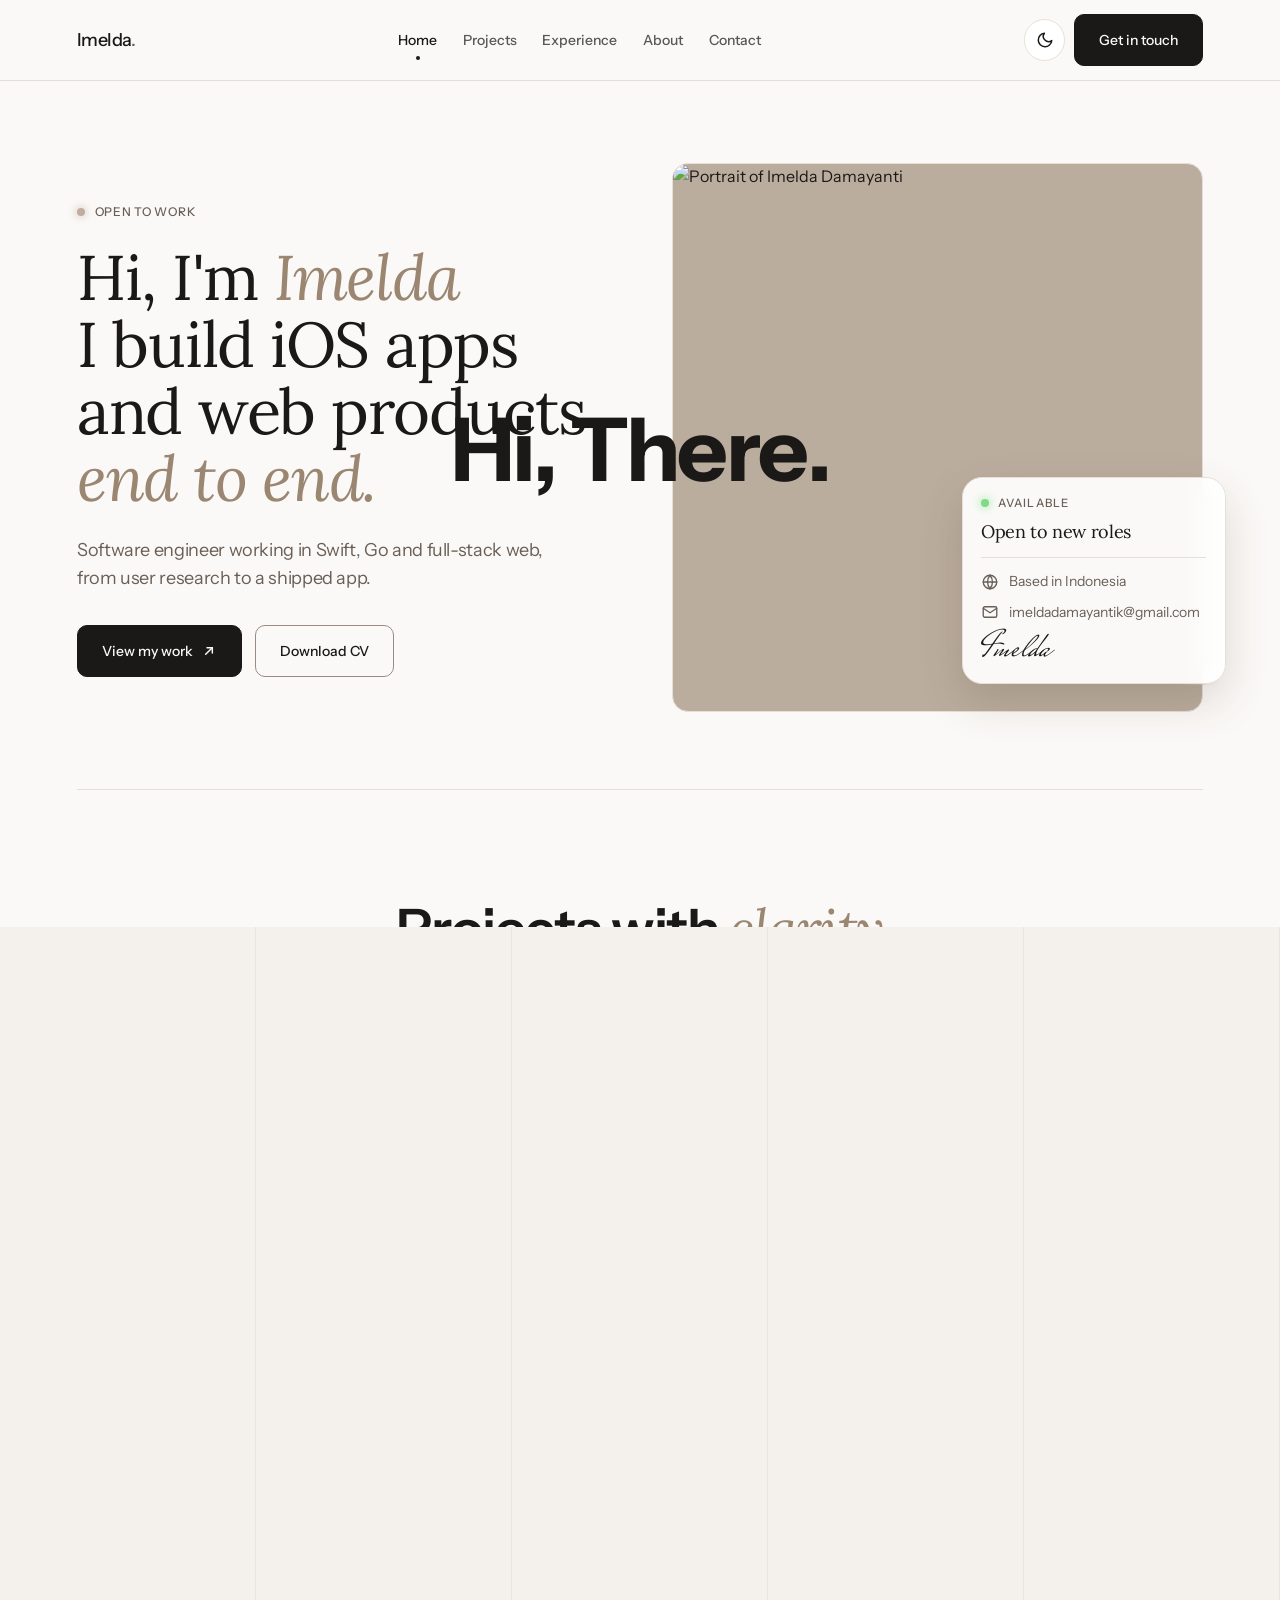
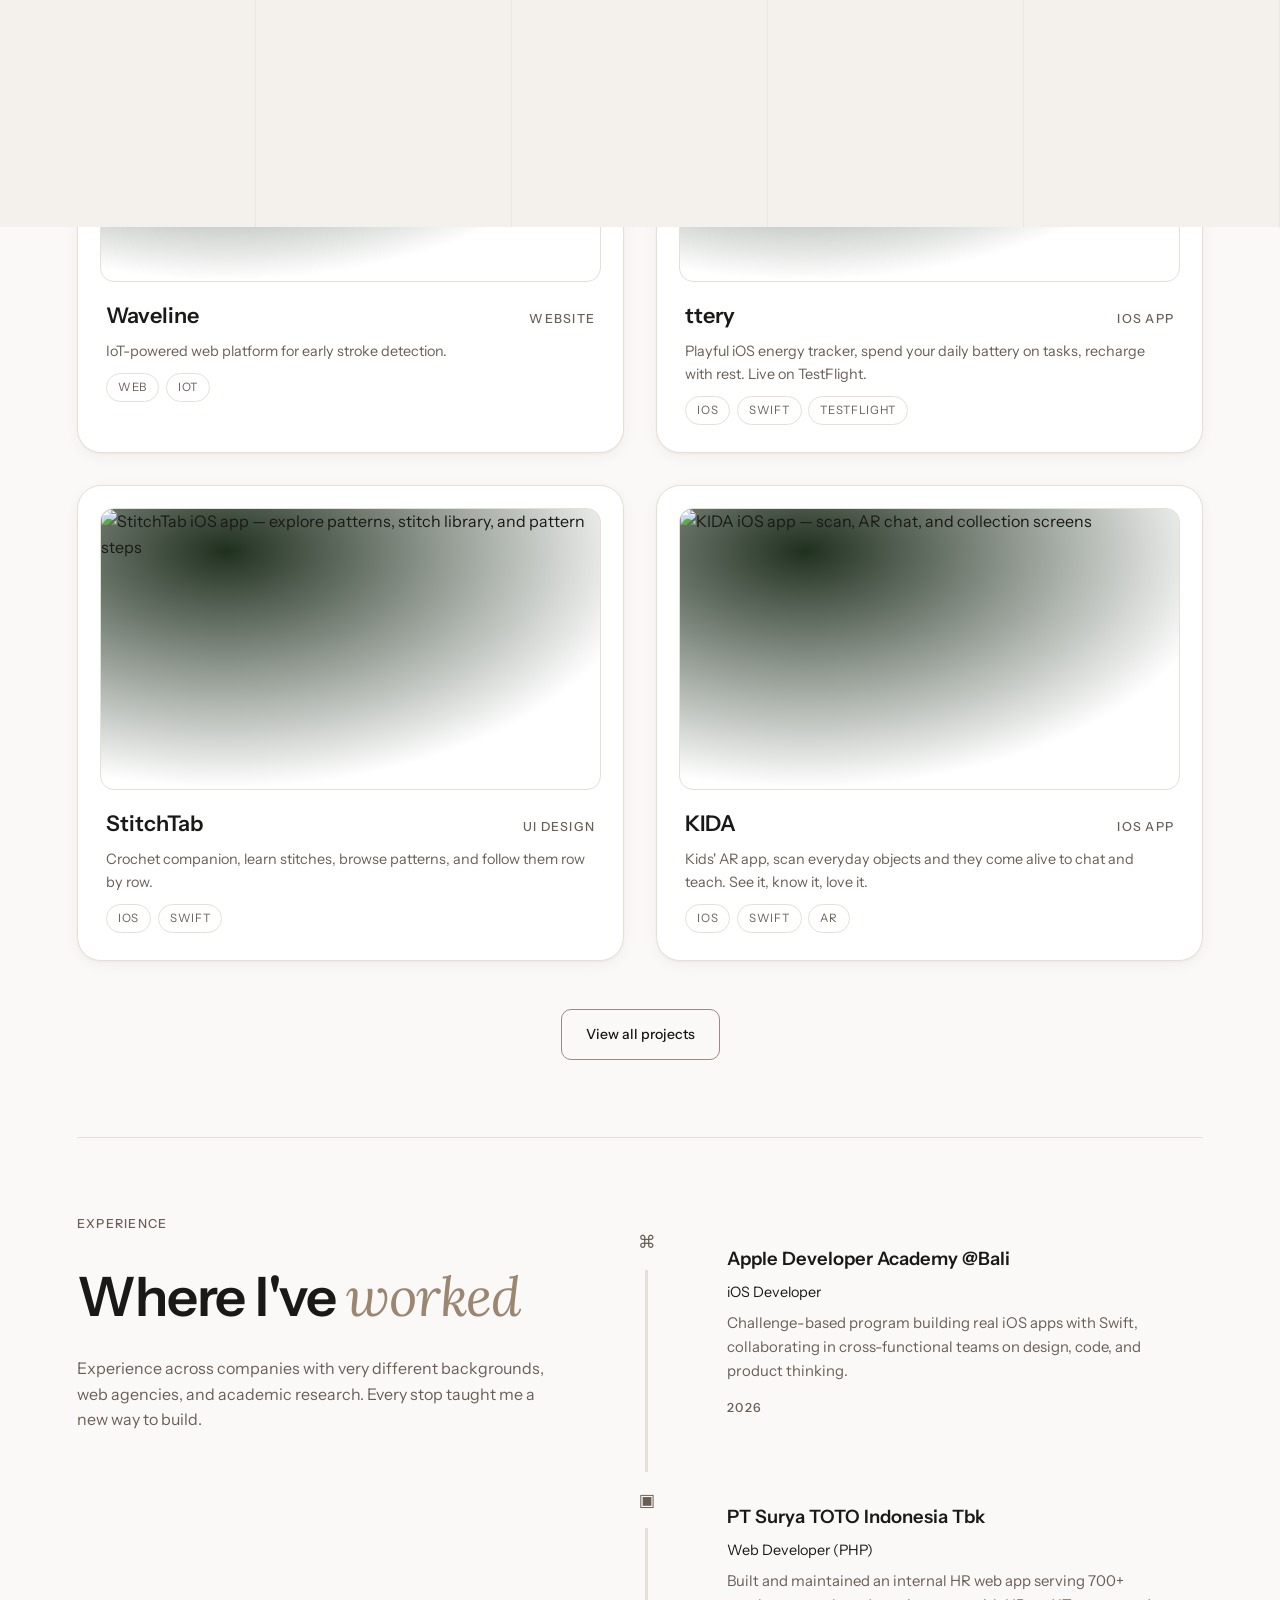
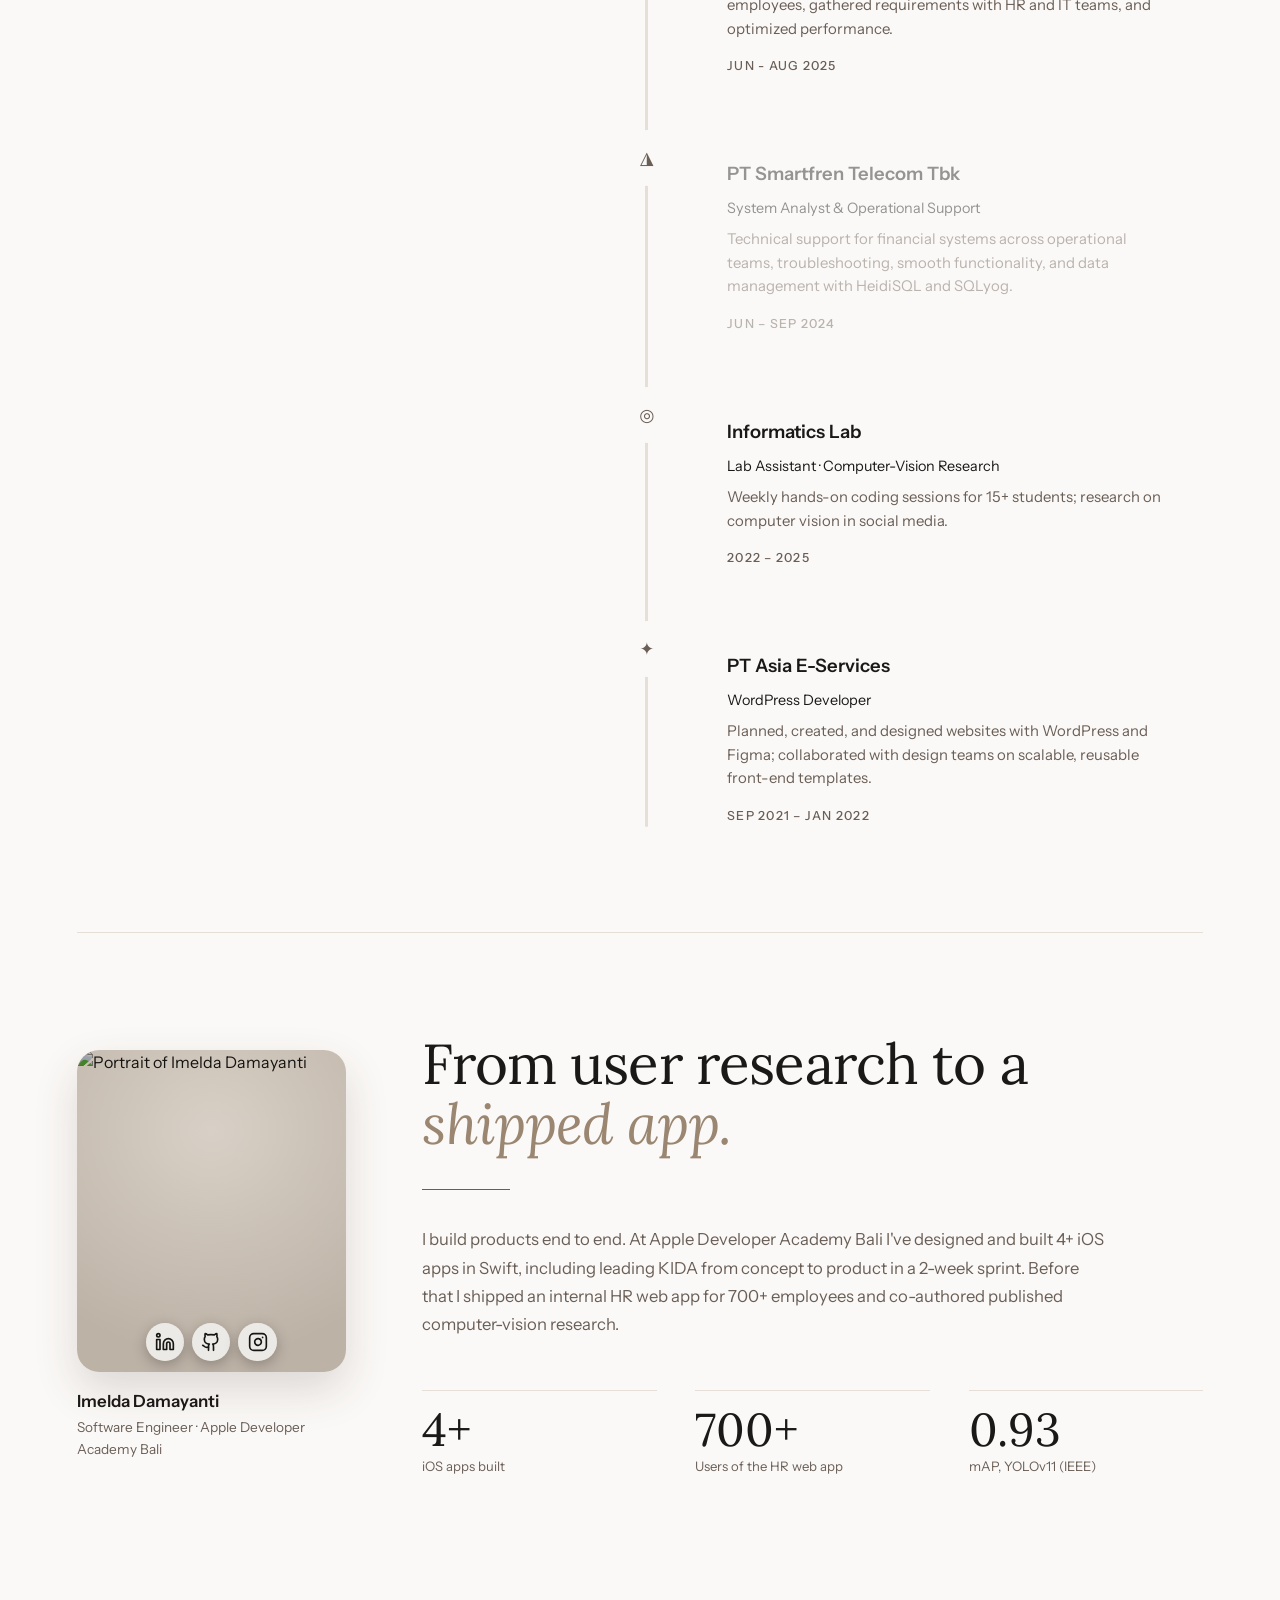
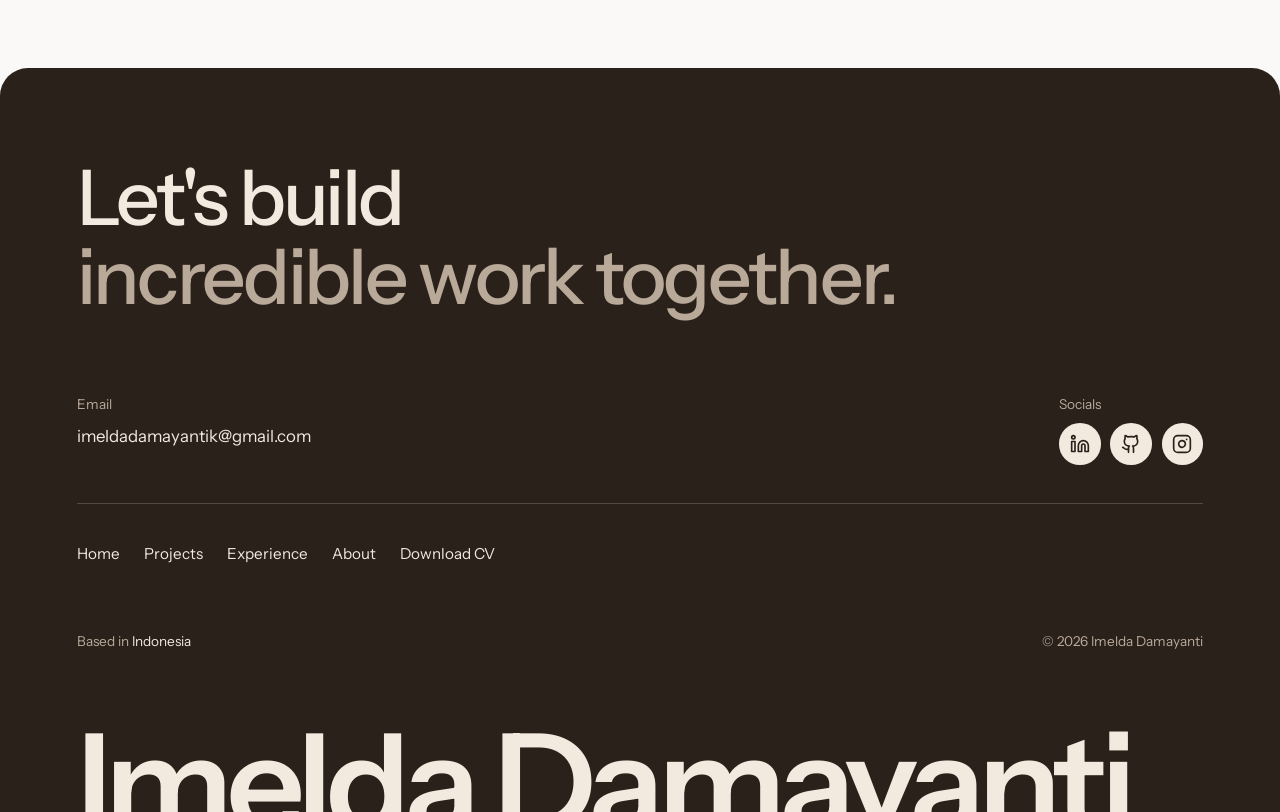
==== commit 443d3d0d: "Update link" ====
--- a/index.html
+++ b/index.html
@@ -229,9 +229,9 @@
               <p class="work__desc">Kids' AR app, scan everyday objects and they come alive to chat and teach. See it, know it, love it.</p>
               <ul class="work__tags" aria-label="Tags"><li>iOS</li><li>Swift</li><li>AR</li></ul>
             </div>
-            <a class="work__link" href="https://portfolio-updated-one-gules.vercel.app/" target="_blank" rel="noopener">View project <svg width="16" height="16" viewBox="0 0 24 24" fill="none" stroke="currentColor" stroke-width="2.2" stroke-linecap="round" stroke-linejoin="round" aria-hidden="true"><path d="M7 17 17 7" /><path d="M9 7h8v8" /></svg></a>
-          </div>
-          <a class="work__media" href="https://portfolio-updated-one-gules.vercel.app/" target="_blank" rel="noopener" tabindex="-1" aria-hidden="true"><img src="assets/images/kida.jpg?v=2" alt="" loading="lazy" /></a>
+            <a class="work__link" href="https://apps.apple.com/id/app/kida/id6788231771" target="_blank" rel="noopener">View project <svg width="16" height="16" viewBox="0 0 24 24" fill="none" stroke="currentColor" stroke-width="2.2" stroke-linecap="round" stroke-linejoin="round" aria-hidden="true"><path d="M7 17 17 7" /><path d="M9 7h8v8" /></svg></a>
+          </div>
+          <a class="work__media" href="https://apps.apple.com/id/app/kida/id6788231771" target="_blank" rel="noopener" tabindex="-1" aria-hidden="true"><img src="assets/images/kida.jpg?v=2" alt="" loading="lazy" /></a>
         </article>
       </div>
     </section>
@@ -546,7 +546,7 @@
   </footer>
 
 
-  <script src="js/projects.js?v=1"></script>
-  <script src="js/main.js?v=26"></script>
+  <script src="js/projects.js?v=2"></script>
+  <script src="js/main.js?v=28"></script>
 </body>
 </html>
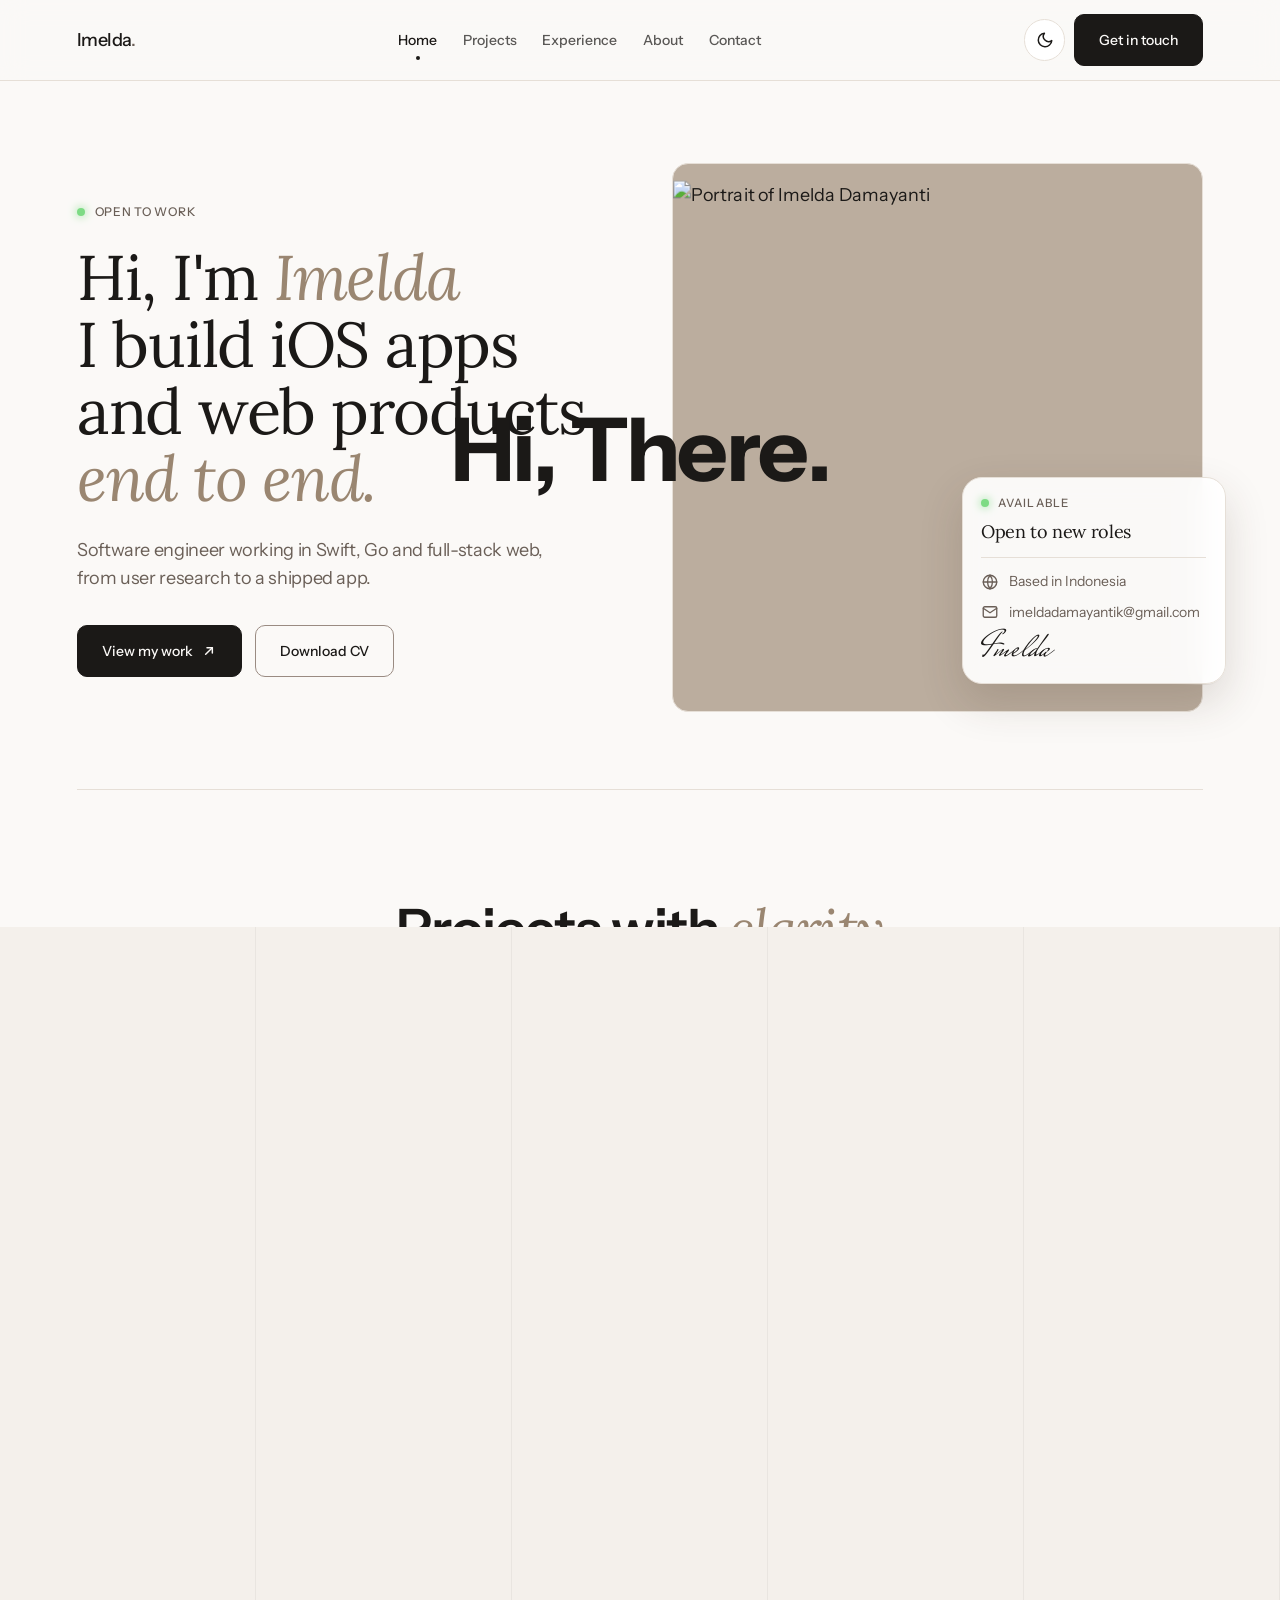
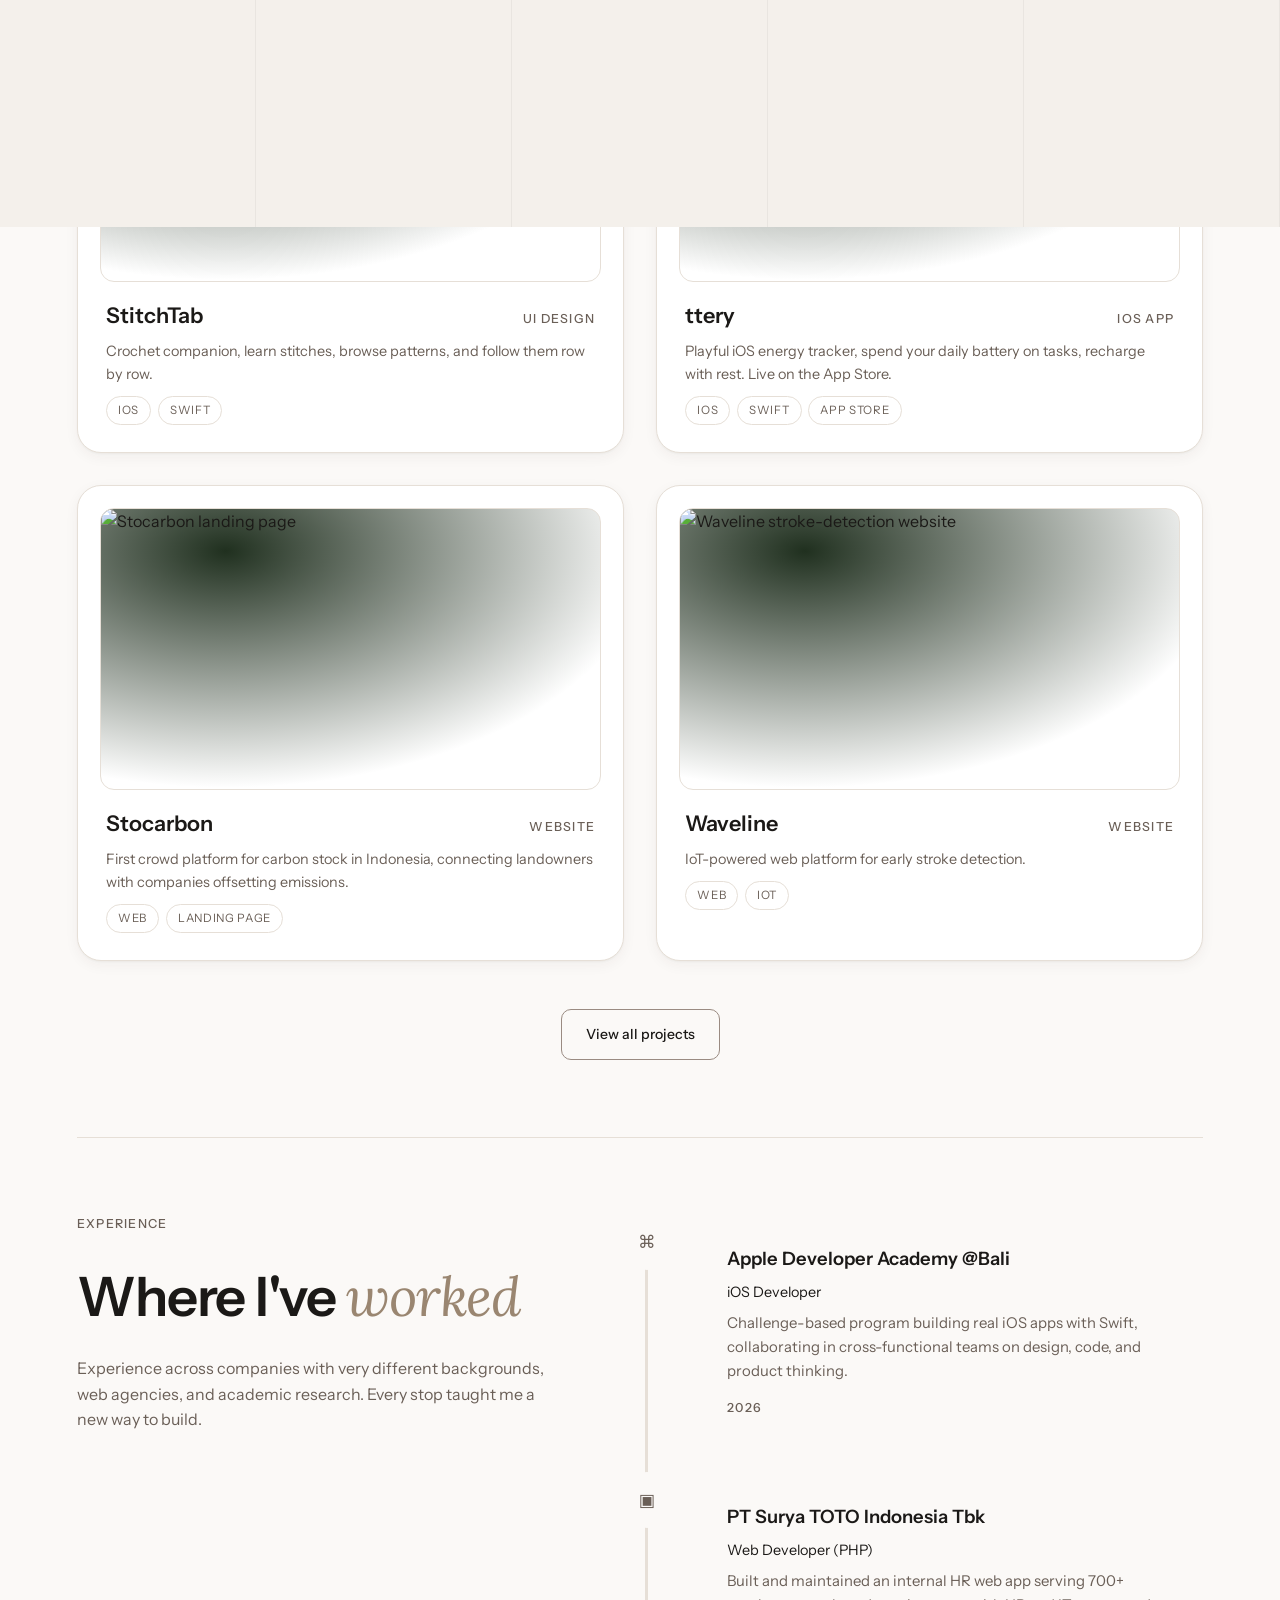
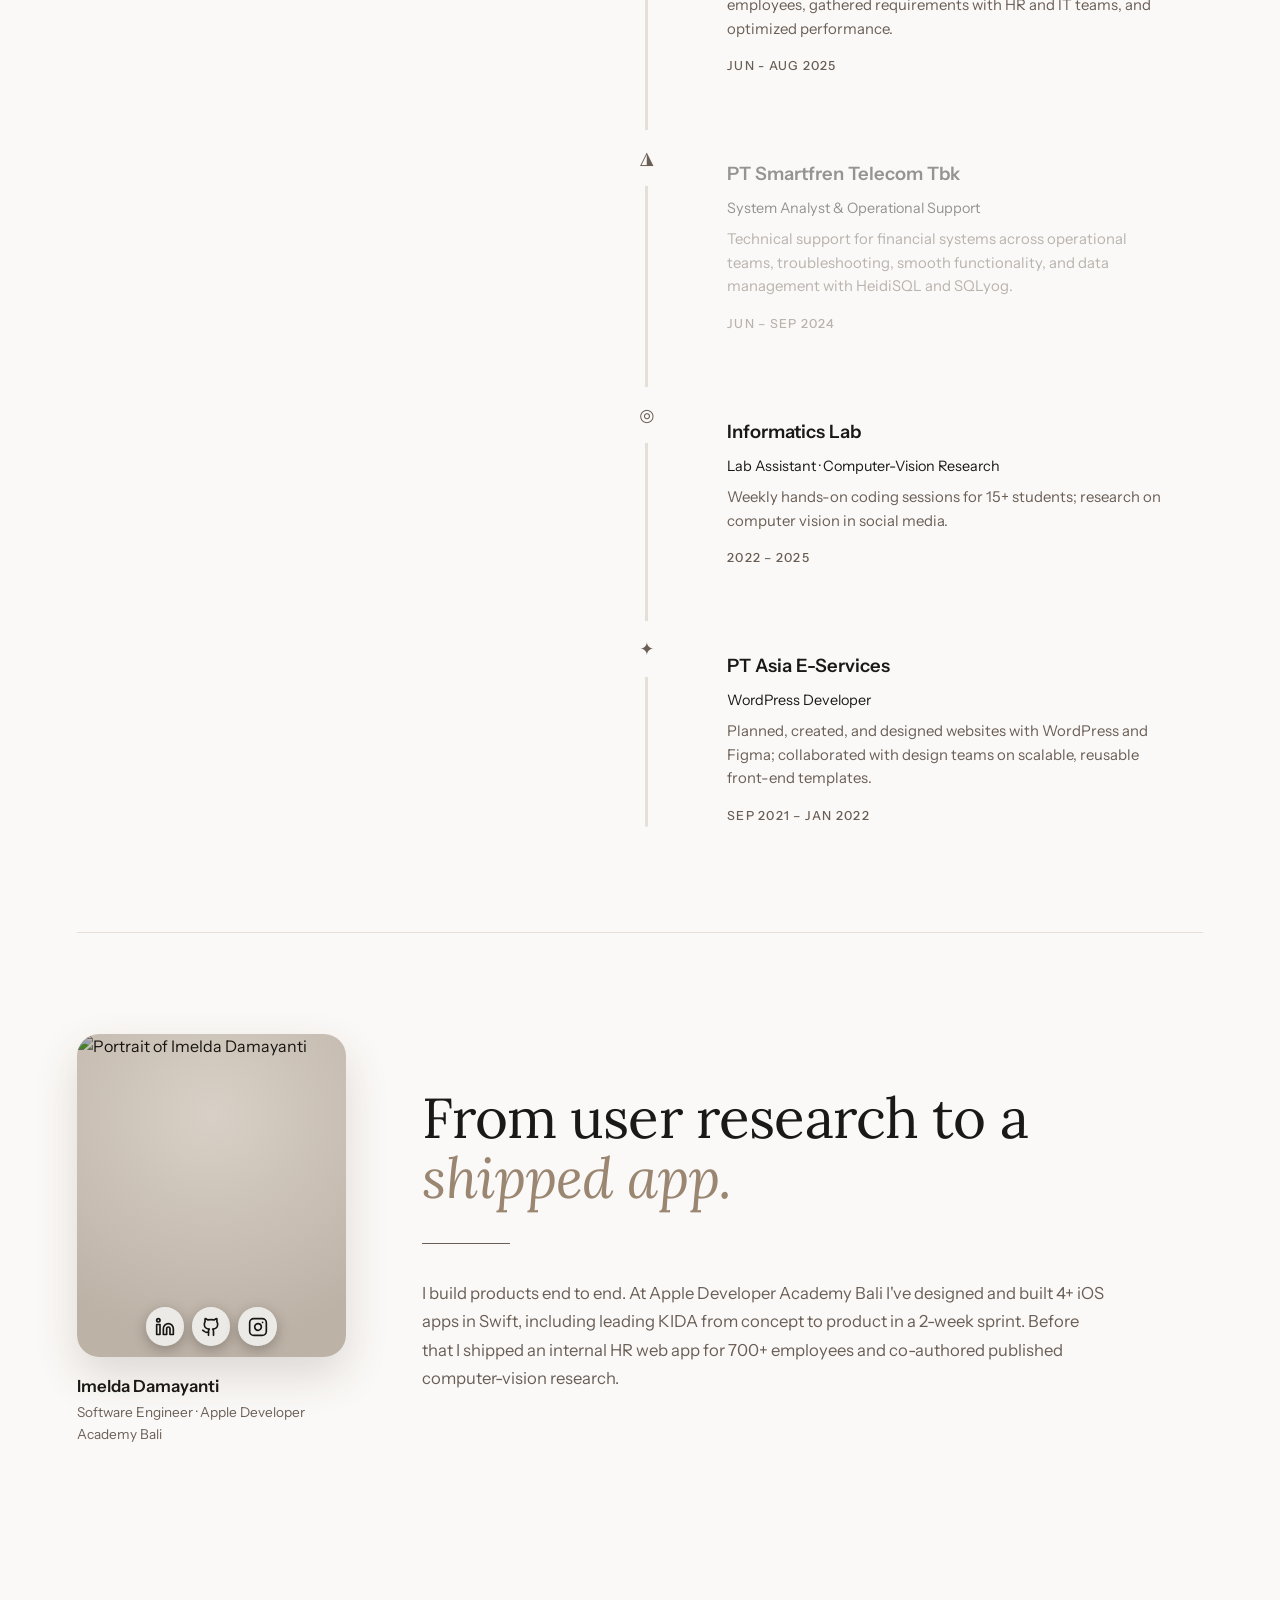
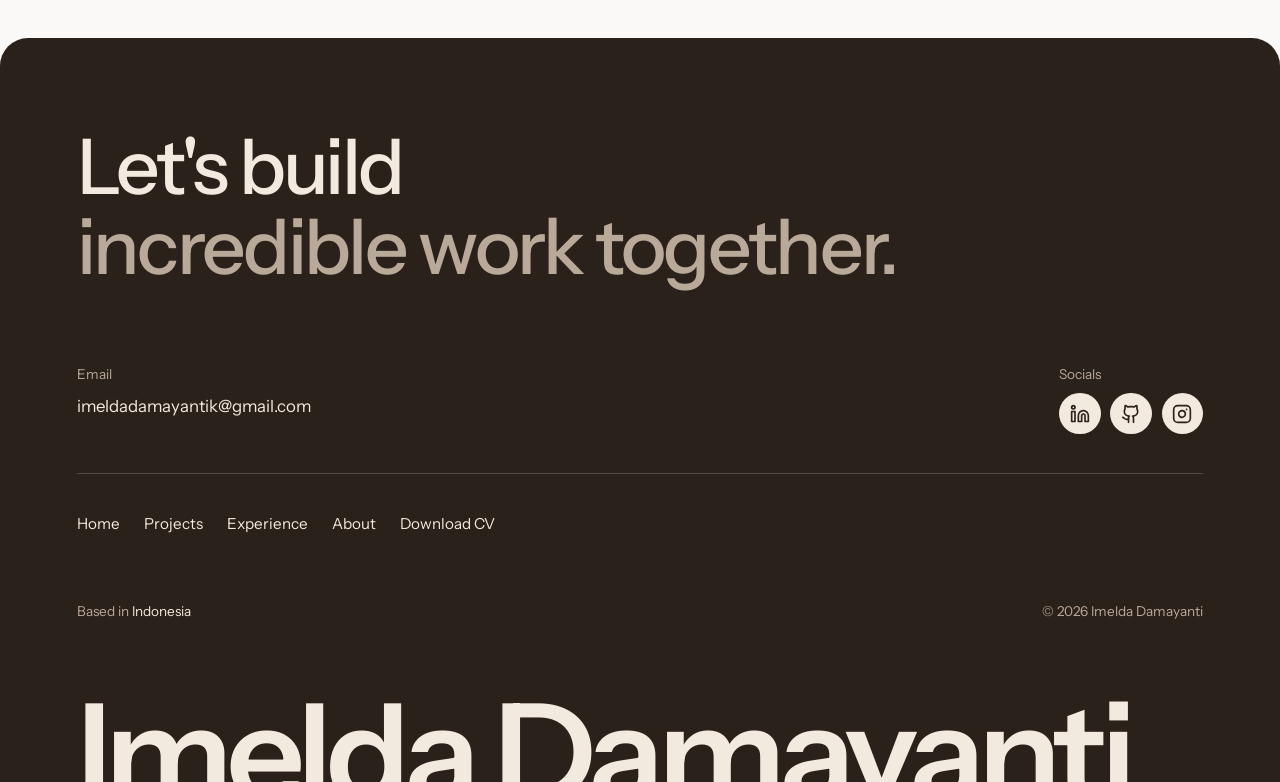
==== commit c9d4888b: "Add Hisplora, StitchTab page, reorder projects, tweak hero photo Co-Authored-By: Claude Sonnet 5.5 <" ====
--- a/index.html
+++ b/index.html
@@ -15,7 +15,7 @@
   <link rel="preconnect" href="https://fonts.googleapis.com" />
   <link rel="preconnect" href="https://fonts.gstatic.com" crossorigin />
   <link href="https://fonts.googleapis.com/css2?family=Lora:ital,wght@0,400;0,500;1,400&family=Instrument+Sans:wght@400;500;600;700&family=Mrs+Saint+Delafield&display=swap" rel="stylesheet" />
-  <link rel="stylesheet" href="css/style.css?v=63" />
+  <link rel="stylesheet" href="css/style.css?v=64" />
   <script>
     /* apply the saved theme before first paint so there is no dark -> light flash */
     try { var t = localStorage.getItem("theme"); if (t === "light" || t === "dark") document.documentElement.dataset.theme = t; } catch (e) {}
@@ -200,12 +200,12 @@
             <div>
               <h3 class="work__title">ttery</h3>
               <p class="work__cat">iOS App</p>
-              <p class="work__desc">Playful iOS energy tracker, spend your daily battery on tasks, recharge with rest. Live on TestFlight.</p>
-              <ul class="work__tags" aria-label="Tags"><li>iOS</li><li>Swift</li><li>TestFlight</li></ul>
+              <p class="work__desc">Playful iOS energy tracker, spend your daily battery on tasks, recharge with rest. Live on the App Store.</p>
+              <ul class="work__tags" aria-label="Tags"><li>iOS</li><li>Swift</li><li>App Store</li></ul>
             </div>
-            <a class="work__link" href="https://testflight.apple.com/join/XCR6herP" target="_blank" rel="noopener">View project <svg width="16" height="16" viewBox="0 0 24 24" fill="none" stroke="currentColor" stroke-width="2.2" stroke-linecap="round" stroke-linejoin="round" aria-hidden="true"><path d="M7 17 17 7" /><path d="M9 7h8v8" /></svg></a>
-          </div>
-          <a class="work__media" href="https://testflight.apple.com/join/XCR6herP" target="_blank" rel="noopener" tabindex="-1" aria-hidden="true"><img src="assets/images/ttery.jpg" alt="" loading="lazy" /></a>
+            <a class="work__link" href="https://apps.apple.com/id/app/ttery/id6776476060" target="_blank" rel="noopener">View project <svg width="16" height="16" viewBox="0 0 24 24" fill="none" stroke="currentColor" stroke-width="2.2" stroke-linecap="round" stroke-linejoin="round" aria-hidden="true"><path d="M7 17 17 7" /><path d="M9 7h8v8" /></svg></a>
+          </div>
+          <a class="work__media" href="https://apps.apple.com/id/app/ttery/id6776476060" target="_blank" rel="noopener" tabindex="-1" aria-hidden="true"><img src="assets/images/ttery.jpg" alt="" loading="lazy" /></a>
         </article>
         <article class="work" style="--i:4">
           <div class="work__body">
@@ -216,9 +216,9 @@
               <p class="work__desc">Crochet companion, learn stitches, browse patterns, and follow them row by row.</p>
               <ul class="work__tags" aria-label="Tags"><li>iOS</li><li>Swift</li></ul>
             </div>
-            <a class="work__link" href="https://github.com/imeldamayanti" target="_blank" rel="noopener">View project <svg width="16" height="16" viewBox="0 0 24 24" fill="none" stroke="currentColor" stroke-width="2.2" stroke-linecap="round" stroke-linejoin="round" aria-hidden="true"><path d="M7 17 17 7" /><path d="M9 7h8v8" /></svg></a>
-          </div>
-          <a class="work__media" href="https://github.com/imeldamayanti" target="_blank" rel="noopener" tabindex="-1" aria-hidden="true"><img src="assets/images/stitchtab.jpg" alt="" loading="lazy" /></a>
+            <a class="work__link" href="stitchtab.html" target="_blank" rel="noopener">View project <svg width="16" height="16" viewBox="0 0 24 24" fill="none" stroke="currentColor" stroke-width="2.2" stroke-linecap="round" stroke-linejoin="round" aria-hidden="true"><path d="M7 17 17 7" /><path d="M9 7h8v8" /></svg></a>
+          </div>
+          <a class="work__media" href="stitchtab.html" target="_blank" rel="noopener" tabindex="-1" aria-hidden="true"><img src="assets/images/stitchtab.jpg" alt="" loading="lazy" /></a>
         </article>
         <article class="work work--light" style="--i:5">
           <div class="work__body">
@@ -334,11 +334,6 @@
         <p class="about__bio reveal">
           I build products end to end. At Apple Developer Academy Bali I've designed and built 4+ iOS apps in Swift, including leading KIDA from concept to product in a 2-week sprint. Before that I shipped an internal HR web app for 700+ employees and co-authored published computer-vision research.
         </p>
-        <ul class="about__stats reveal" aria-label="Highlights">
-          <li><span class="about__num">4+</span><span class="about__label">iOS apps built</span></li>
-          <li><span class="about__num">700+</span><span class="about__label">Users of the HR web app</span></li>
-          <li><span class="about__num">0.93</span><span class="about__label">mAP, YOLOv11 (IEEE)</span></li>
-        </ul>
       </div>
     </section>
 
@@ -546,7 +541,7 @@
   </footer>
 
 
-  <script src="js/projects.js?v=2"></script>
+  <script src="js/projects.js?v=3"></script>
   <script src="js/main.js?v=28"></script>
 </body>
 </html>
--- a/css/style.css
+++ b/css/style.css
@@ -38,7 +38,7 @@
   --accent: #1b1917;
   --em: #9a8671;                       /* tan italics, like the reference (a touch deeper for contrast) */
   --btn-ghost-border: #9a8b82;
-  --eyebrow-dot: #bfae9f;
+  --eyebrow-dot: #7ddb84;
   --shadow-card: 0 1px 2px rgba(60, 45, 30, 0.04), 0 4px 14px rgba(60, 45, 30, 0.05);
   --shadow-md: 0 10px 30px rgba(60, 45, 30, 0.12);
   --shadow-lg: 0 18px 44px rgba(60, 45, 30, 0.16);
@@ -385,7 +385,10 @@
   width: 100%;
   height: 100%;
   object-fit: contain;
-  object-position: center bottom;
+  object-position: left bottom;
+  /* photo is cropped at its left/bottom edges: zoom from the bottom-left so those cuts sit outside the card */
+  transform: translateY(15%) scale(1.12);
+  transform-origin: left bottom;
 }
 
 /* floating availability card */
@@ -1353,3 +1356,48 @@
 .footer__links a { font-size: 0.9rem; color: var(--muted); transition: color 0.2s; }
 .footer__links a:hover { color: var(--text); }
 .footer a.label:hover { color: var(--text); }
+
+/* ============ PROJECT DETAIL (stitchtab.html) ============ */
+/* left sidebar stays put (sticky); only the right column scrolls with the page */
+.detail {
+  display: grid;
+  grid-template-columns: minmax(16rem, 25rem) minmax(0, 1fr);
+  column-gap: clamp(2rem, 4vw, 3.5rem);
+  align-items: start;
+  max-width: calc(var(--content) + 2 * var(--gutter));
+  margin: 0 auto;
+  padding: 7.5rem var(--gutter) clamp(3rem, 6vw, 5.5rem);
+}
+.detail__side {
+  position: sticky;
+  top: 7.5rem;
+  align-self: start;
+  padding-right: clamp(2rem, 4vw, 3.5rem);
+  border-right: 1px solid var(--line);
+  min-height: calc(100vh - 9rem);
+}
+.detail__back { display: inline-flex; align-items: center; gap: 0.6rem; font-size: 0.95rem; color: var(--text); margin-bottom: clamp(2rem, 6vh, 4rem); }
+.detail__back:hover { color: var(--muted); }
+.detail__side h1 { font-family: var(--font-serif); font-weight: 400; font-size: clamp(2.2rem, 3.6vw, 3rem); line-height: 1.1; }
+.detail__sub { color: var(--muted); margin-top: 0.6rem; }
+.detail__meta { margin-top: clamp(1.75rem, 5vh, 3rem); padding-top: clamp(1.75rem, 5vh, 3rem); border-top: 1px solid var(--line); display: grid; gap: 1.1rem; }
+.detail__meta > div { display: grid; grid-template-columns: 7.5rem 1fr; gap: 1rem; }
+.detail__meta dt { font-size: 0.95rem; text-transform: uppercase; color: var(--muted); }
+.detail__meta dd { font-size: 1rem; }
+.detail__hero, .detail__shot { margin: 0; border-radius: var(--radius); overflow: hidden; background: var(--surface); }
+.detail__hero img, .detail__shot img { display: block; width: 100%; height: auto; }
+.detail__block { max-width: 46rem; margin-top: clamp(2rem, 4vw, 3.25rem); }
+.detail__block h2 { font-size: clamp(1.4rem, 2.4vw, 1.9rem); margin-bottom: 0.7rem; }
+.detail__block p, .detail__list { color: var(--muted); line-height: 1.7; }
+.detail__block code { font-size: 0.9em; padding: 0.1em 0.4em; border: 1px solid var(--line); border-radius: 6px; background: var(--surface); color: var(--text); }
+.detail__list { list-style: none; display: grid; gap: 0.7rem; }
+.detail__list strong { color: var(--text); font-weight: 600; }
+.detail__shot { margin-top: 0.4rem; }
+.detail__next { margin-top: clamp(2.5rem, 6vw, 4.5rem); border-top: 1px solid var(--line); padding-top: 1.5rem; }
+.detail__next a { display: flex; justify-content: space-between; gap: 1rem; font-size: clamp(1.2rem, 2.4vw, 1.8rem); font-weight: 500; }
+.detail__next span { color: var(--muted); transition: color 0.2s, transform 0.2s; }
+.detail__next a:hover span { color: var(--text); transform: translateX(4px); }
+@media (max-width: 900px) {
+  .detail { grid-template-columns: 1fr; padding-top: 6rem; }
+  .detail__side { position: static; border-right: 0; padding-right: 0; min-height: 0; margin-bottom: 2rem; }
+}
